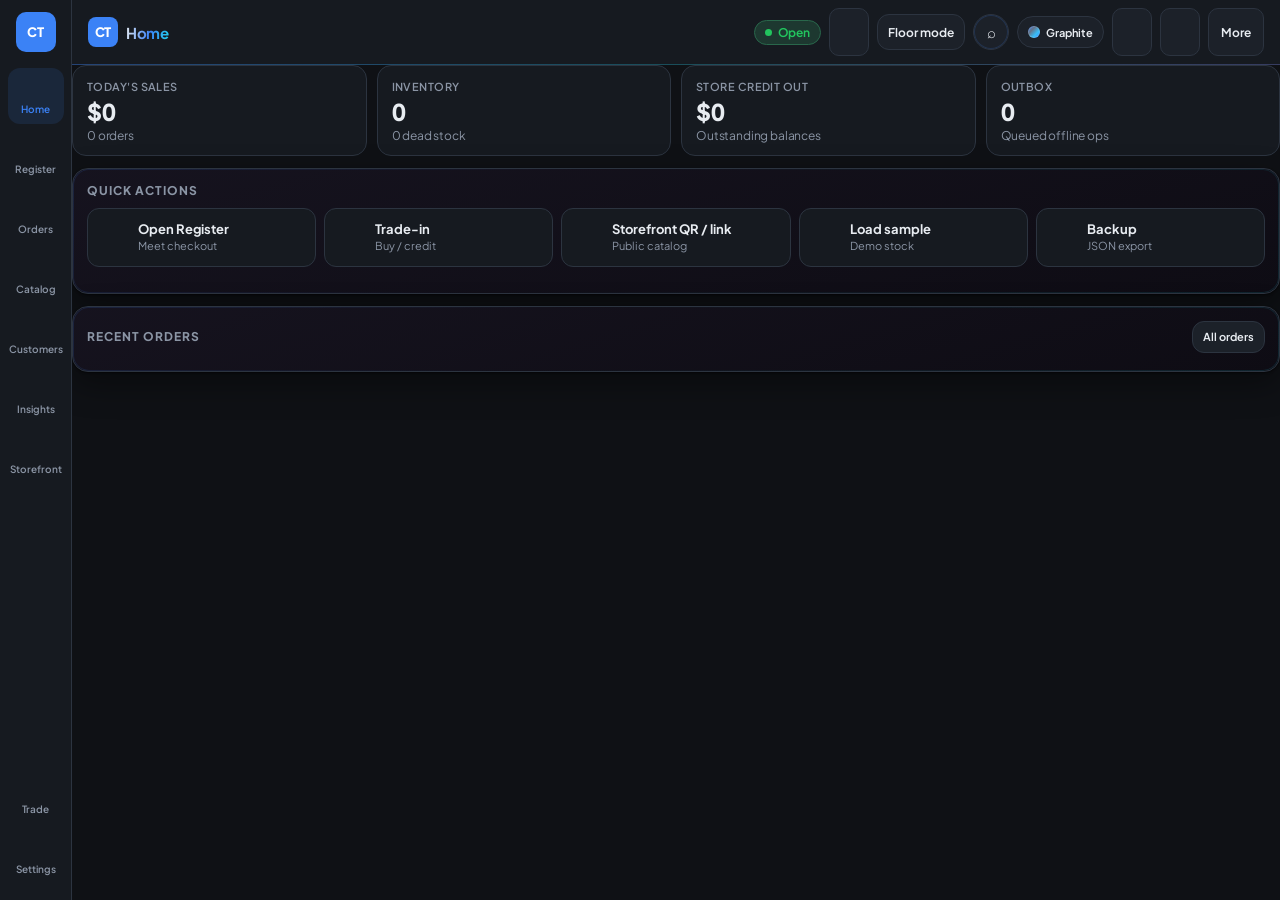
==== app/index.html @ 8c176ebe "Deploy CardTrack offline PWA under app/ + buy CTA" ====
<!DOCTYPE html>
<html lang="en" class="theme-dark">
<head>
<meta charset="UTF-8">
<meta name="viewport" content="width=device-width, initial-scale=1.0, maximum-scale=1.0, user-scalable=no">
<meta name="apple-mobile-web-app-capable" content="yes">
<meta name="mobile-web-app-capable" content="yes">
<meta name="apple-mobile-web-app-status-bar-style" content="black-translucent">
<meta name="theme-color" content="#0B0F14">
<meta name="description" content="Offline card-shop POS: meet-floor buy and sell, inventory, storefront, store credit, and profit. Data stays on this device.">
<title>CardTrack Shop</title>
<link rel="preconnect" href="https://fonts.googleapis.com">
<link rel="preconnect" href="https://fonts.gstatic.com" crossorigin>
<link href="https://fonts.googleapis.com/css2?family=JetBrains+Mono:wght@500;600;700&family=Plus+Jakarta+Sans:ital,wght@0,400;0,500;0,600;0,700;0,800;1,400&display=swap" rel="stylesheet">

<script defer src="https://cdn.jsdelivr.net/npm/chart.js@4.4.0/dist/chart.umd.min.js"></script>


<link rel="manifest" href="./manifest.webmanifest" />
<meta name="theme-color" content="#0B0F14" />
<meta name="apple-mobile-web-app-capable" content="yes" />
<meta name="mobile-web-app-capable" content="yes" />
<link rel="apple-touch-icon" href="./icons/icon-192.png" />
<link rel="stylesheet" href="./assets/app.css" />
</head>
<body class="meet-active">
<div id="ct-onboard" role="dialog" aria-modal="true" aria-labelledby="ob-title" aria-hidden="true">
  <div class="ob-card">
    <div class="ob-step active" id="ob-step-welcome">
      <div class="ob-mark">CT</div>
      <h2 id="ob-title">CardTrack Meet OS</h2>
      <p class="ob-lead">Buy and sell at card meets, run a shareable storefront, and settle store credit with QR — all offline on this device.</p>
      <div class="ob-feature-grid" aria-label="Highlights">
        <div class="ob-feature"><div class="ob-thumb ob-thumb-reg" aria-hidden="true"><span class="ob-ico" data-ob-ico="meet"></span></div><div><strong>Meet Register</strong><span>Big-card smart grid, lanes, live comps, Charge.</span></div></div>
        <div class="ob-feature"><div class="ob-thumb ob-thumb-sf" aria-hidden="true"><span class="ob-ico" data-ob-ico="storefront"></span></div><div><strong>Public storefront</strong><span>Share <code>?storefront=1</code> — no account for buyers.</span></div></div>
        <div class="ob-feature"><div class="ob-thumb ob-thumb-qr" aria-hidden="true"><span class="ob-ico" data-ob-ico="qr"></span></div><div><strong>Store credit QR</strong><span>Trade-in credit that customers can redeem.</span></div></div>
      </div>
      <div class="ob-actions">
        <button type="button" class="btn btn-primary" onclick="ctOnboardNext()">Get started</button>
      </div>
      <button type="button" class="ob-skip" onclick="ctOnboardSkip()">Skip for now</button>
    </div>
    <div class="ob-step" id="ob-step-setup">
      <div class="ob-mark">CT</div>
      <h2>Set up your shop</h2>
      <p class="ob-lead">Name shows on receipts and the storefront. Cash App is optional for P2P payouts.</p>
      <label>Shop name</label>
      <input id="ob-shop-name" placeholder="e.g. Metro Meet Cards" maxlength="40" autocomplete="organization">
      <label>Cash App handle (optional)</label>
      <input id="ob-cashapp" placeholder="$YourShop" autocomplete="off">
      <div class="ob-actions">
        <button type="button" class="btn btn-secondary" onclick="ctOnboardLoadSample()">Load sample shop</button>
        <button type="button" class="btn btn-primary" onclick="ctOnboardFinish(false)">Enter Register</button>
      </div>
      <button type="button" class="ob-skip" onclick="ctOnboardFinish(true)">Skip — open Home</button>
    </div>
  </div>
</div>

<div class="ent-app" id="ent-app">
<nav class="ent-rail" id="ent-rail" aria-label="Primary">
  <div class="rail-brand" title="CardTrack">CT</div>
  <button type="button" class="rail-item active" data-tab="home" onclick="switchTab('home')" title="Home">
    <span class="rail-ico" data-ico="home"></span><span class="rail-label">Home</span>
    <span class="rail-badge" id="rail-outbox-badge">0</span>
  </button>
  <button type="button" class="rail-item" data-tab="log" onclick="switchTab('log')" title="Register">
    <span class="rail-ico" data-ico="meet"></span><span class="rail-label">Register</span>
  </button>
  <button type="button" class="rail-item" data-tab="orders" onclick="switchTab('orders')" title="Orders">
    <span class="rail-ico" data-ico="receipt"></span><span class="rail-label">Orders</span>
  </button>
  <button type="button" class="rail-item" data-tab="inventory" onclick="switchTab('inventory')" title="Catalog">
    <span class="rail-ico" data-ico="inventory"></span><span class="rail-label">Catalog</span>
  </button>
  <button type="button" class="rail-item" data-tab="customers" onclick="switchTab('customers')" title="Customers">
    <span class="rail-ico" data-ico="customers"></span><span class="rail-label">Customers</span>
  </button>
  <button type="button" class="rail-item" data-tab="reports" onclick="switchTab('reports')" title="Insights">
    <span class="rail-ico" data-ico="insights"></span><span class="rail-label">Insights</span>
  </button>
  <button type="button" class="rail-item" data-tab="storefront" onclick="switchTab('storefront')" title="Storefront">
    <span class="rail-ico" data-ico="storefront"></span><span class="rail-label">Storefront</span>
  </button>
  <div class="rail-spacer"></div>
  <button type="button" class="rail-item" data-tab="buylist" onclick="switchTab('buylist')" title="Trade-in">
    <span class="rail-ico" data-ico="trade"></span><span class="rail-label">Trade</span>
  </button>
  <button type="button" class="rail-item" data-tab="shop" onclick="switchTab('shop')" title="Settings">
    <span class="rail-ico" data-ico="settings"></span><span class="rail-label">Settings</span>
  </button>
</nav>
<div class="ent-main" id="ent-main">



<!-- HEADER -->
<div id="offline-banner" class="sys-banner offline">You're offline — sales, inventory, trade-ins, and cached comps still work on this device.</div>
<div id="backup-banner" class="sys-banner warn" role="status"><span>Books not backed up in the last 24 hours.</span> <button type="button" onclick="backupJSON()">Backup now</button></div>

<div id="pin-lock-overlay" class="pin-lock-overlay" role="dialog" aria-modal="true" aria-label="PIN unlock">
  <div class="pin-lock-card">
    <div style="font-weight:800;font-size:16px;text-align:center">Unlock CardTrack</div>
    <div class="text-muted" style="font-size:12px;text-align:center;margin-top:4px" id="pin-lock-reason">Enter PIN</div>
    <div class="pin-dots" id="pin-dots"><span></span><span></span><span></span><span></span><span></span><span></span></div>
    <div class="pin-pad" id="pin-pad">
      <button type="button" onclick="ctPinDigit('1')">1</button>
      <button type="button" onclick="ctPinDigit('2')">2</button>
      <button type="button" onclick="ctPinDigit('3')">3</button>
      <button type="button" onclick="ctPinDigit('4')">4</button>
      <button type="button" onclick="ctPinDigit('5')">5</button>
      <button type="button" onclick="ctPinDigit('6')">6</button>
      <button type="button" onclick="ctPinDigit('7')">7</button>
      <button type="button" onclick="ctPinDigit('8')">8</button>
      <button type="button" onclick="ctPinDigit('9')">9</button>
      <button type="button" onclick="ctPinDigit('back')">⌫</button>
      <button type="button" onclick="ctPinDigit('0')">0</button>
      <button type="button" onclick="ctPinDigit('ok')">OK</button>
    </div>
    <button class="btn btn-secondary mt12" type="button" onclick="ctTryWebAuthnUnlock()">Use passkey / biometrics</button>
  </div>
</div>

<div class="header">
  <div class="brand">
    <span class="brand-mark">CT</span>
    <div>
      <h1 id="shop-title">Home</h1>
      <div class="subtitle">CardTrack</div>
    </div>
  </div>
  <div class="header-actions hdr-wrap">
    <span class="reg-status-chip" id="reg-status-chip" title="Register status"><span class="dot"></span><span id="reg-status-label">Open</span></span>
    <button class="hdr-btn icon-only admin-only" type="button" onclick="ctLockRegister()" title="Lock register" aria-label="Lock"><span data-ico-inline="lock"></span></button>
    <span class="show-pill" id="show-mode-pill">Floor</span>
    <button class="meet-toggle" id="meet-toggle" type="button" onclick="toggleMeetMode()" title="Big taps for the floor">Floor mode</button>
    <button class="hdr-orb admin-only" id="btn-cmd" type="button" onclick="openCommandPalette()" title="Command palette (/)">⌕</button>
    <button class="scheme-chip admin-only" id="btn-scheme" type="button" onclick="cycleColorScheme()" title="Color scheme — long-press or Settings for all">
      <span class="swatch" aria-hidden="true"></span><span id="scheme-chip-label">Graphite</span>
    </button>
    <button class="hdr-btn icon-only admin-only" id="btn-theme" type="button" onclick="toggleTheme()" title="Toggle theme" aria-label="Theme"><span data-ico-inline="theme"></span></button>
    <button class="hdr-btn icon-only admin-only" type="button" onclick="backupJSON()" title="Backup books as JSON" aria-label="Backup"><span data-ico-inline="backup"></span></button>
    <button class="hdr-btn admin-only" id="btn-more" type="button" onclick="toggleMoreMenu()">More</button>
    <div class="more-menu" id="more-menu">
      <button type="button" onclick="switchTab('shop')">Settings</button>
      <button type="button" onclick="switchTab('prices')">Prices lookup</button>
      <button type="button" onclick="switchTab('watchlist')">Watchlist</button>
      <button type="button" onclick="switchTab('scan')">Receipt scan</button>
      <button type="button" class="adv-only" onclick="switchTab('ebay')">eBay monitor</button>
      <button type="button" class="adv-only" onclick="switchTab('game')">Games</button>
      <button type="button" onclick="copyStorefrontLink()">Copy storefront link</button>
    </div>
  </div>
</div>

<!-- TABS -->
<div class="tabs" id="tab-bar">
  <div class="tab active" data-tab="home" onclick="switchTab('home', this)">Home</div>
  <div class="tab" data-tab="log" onclick="switchTab('log', this)">Register</div>
  <div class="tab" data-tab="orders" onclick="switchTab('orders', this)">Orders</div>
  <div class="tab" data-tab="inventory" onclick="switchTab('inventory', this)">Inventory</div>
  <div class="tab" data-tab="buylist" onclick="switchTab('buylist', this)">Trade-in</div>
  <div class="tab" data-tab="storefront" onclick="switchTab('storefront', this)">Storefront</div>
  <div class="tab" data-tab="customers" onclick="switchTab('customers', this)">Customers</div>
  <div class="tab" data-tab="reports" onclick="switchTab('reports', this)">Insights</div>
  <div class="tab overflow" data-tab="scan" onclick="switchTab('scan', this)">Scan</div>
  <div class="tab overflow" data-tab="prices" onclick="switchTab('prices', this)">Prices</div>
  <div class="tab overflow" data-tab="watchlist" onclick="switchTab('watchlist', this)">Watch</div>
  <div class="tab overflow" data-tab="shop" onclick="switchTab('shop', this)">Settings</div>
  <div class="tab adv-only overflow" data-tab="ebay" onclick="switchTab('ebay', this)">eBay</div>
  <div class="tab adv-only overflow" data-tab="game" onclick="switchTab('game', this)">Games</div>
</div>

<!-- SCAN TAB -->
<div class="section" id="sec-scan">
  <div class="card scan-mode-bar">
    <div class="scan-mode-label">Scan mode</div>
    <div class="scan-mode-toggle">
      <button class="toggle-btn active" id="btn-mode-receipt" onclick="setScanMode('receipt')">Receipt</button>
      <button class="toggle-btn" id="btn-mode-box" onclick="setScanMode('box')">Box / case</button>
    </div>
  </div>

  <div class="card">
    <div class="card-title" id="scan-card-title">Upload Receipt Photo</div>
    <div class="upload-zone" id="upload-zone" onclick="document.getElementById('file-input').click()">
      <div class="icon" data-ico-inline="image"></div>
      <div class="label" id="scan-upload-label">Tap to upload or take photo</div>
      <div class="sub" id="scan-upload-sub">JPG, PNG, HEIC — any size</div>
    </div>
    <input type="file" id="file-input" accept="image/*" capture="environment" style="display:none" onchange="handleFile(this.files[0])">
    <div class="btn-row mt12">
      <button class="btn btn-secondary" style="flex:1" onclick="startCamera()">Use camera</button>
      <button class="btn btn-secondary" style="flex:1" onclick="switchTab('log')">Enter manually</button>
    </div>
  </div>

  <div class="camera-wrap" id="camera-wrap">
    <video id="camera-video" autoplay playsinline></video>
    <div class="camera-controls">
      <button class="btn-capture" onclick="capturePhoto()"></button>
    </div>
  </div>
  <canvas id="camera-canvas" style="display:none"></canvas>

  <div id="parse-result"></div>

  <!-- QUICK MANUAL ENTRY FROM SCAN -->
  <div class="card" id="scan-quick-add" style="display:none">
    <div class="card-title">Add Scanned Items to Inventory</div>
    <div class="entry-row">
      <input placeholder="SKU / UPC" id="sq-sku">
      <input placeholder="Card name" id="sq-name">
      <input placeholder="Cost" id="sq-cost" type="number" step="0.01">
      <input placeholder="Sell price" id="sq-price" type="number" step="0.01">
      <div class="del-btn" onclick="addScannedRow()">+</div>
    </div>
    <div id="sq-rows"></div>
    <button class="btn btn-primary mt12" onclick="commitScanned()">Add All to Inventory</button>
  </div>
<!-- BOX LABEL AUTO-FILL -->
  <div class="card" id="scan-box-fill" style="display:none;border-color:var(--gold)">
    <div class="card-title" style="color:var(--gold)"><span data-ico-inline="box" data-ico-label="Box Details — Auto-Filled from Scan"></span></div>
    <div id="box-fill-preview" style="font-size:11px;color:var(--muted);margin-bottom:10px"></div>
    <label>Box / Product Name</label>
    <input id="bf-name" placeholder="e.g. VSTAR Universe Booster Box">
    <div class="grid-2">
      <div>
        <label>Total Box Cost ($)</label>
        <input id="bf-cost" type="number" step="0.01" placeholder="89.99">
      </div>
      <div>
        <label>Packs per Box</label>
        <input id="bf-count" type="number" min="1" value="30" placeholder="30">
      </div>
    </div>
    <label>SKU / UPC (from label)</label>
    <input id="bf-sku" placeholder="Scanned SKU">
    <label>Supplier</label>
    <select id="bf-supplier">
      <option value="">— select —</option>
      <option value="Distributor">Distributor</option>
      <option value="Card Shop">Card shop / trade</option>
      <option value="Grocery Store">Grocery / mass retail</option>
      <option value="Online">Online</option>
      <option value="Show">Show vendor</option>
      <option value="Other">Other</option>
    </select>
    <div class="btn-row mt12">
      <button class="btn btn-secondary" style="flex:1" onclick="resetBoxFill()">🔄 Scan Another</button>
      <button class="btn btn-primary" style="flex:1;background:var(--gold);color:#1a1000" onclick="commitBoxFill()"><span data-ico-inline="box" data-ico-label="Receive Box"></span></button>
    </div>
  </div>
</div>

<!-- LOG SALE TAB / MEET -->
<!-- HOME DASHBOARD -->
<div class="section active" id="sec-home">
  <div class="home-kpis" id="home-kpis">
    <div class="home-kpi"><div class="k-label">Today's sales</div><div class="k-val" id="home-sales-val">$0</div><div class="k-sub" id="home-sales-count">0 orders</div></div>
    <div class="home-kpi"><div class="k-label">Inventory</div><div class="k-val" id="home-inv-val">0</div><div class="k-sub" id="home-dead-sub">0 dead stock</div></div>
    <div class="home-kpi"><div class="k-label">Store credit out</div><div class="k-val" id="home-credit-val">$0</div><div class="k-sub">Outstanding balances</div></div>
    <div class="home-kpi" id="home-outbox-kpi"><div class="k-label">Outbox</div><div class="k-val" id="home-outbox-val">0</div><div class="k-sub">Queued offline ops</div></div>
  </div>
  <div class="card" style="margin-bottom:12px">
    <div class="card-title" style="margin-bottom:10px">Quick actions</div>
    <div class="home-quick" id="home-quick">
      <button type="button" class="home-qa" onclick="switchTab('log')"><span class="qa-ico" data-home-ico="meet"></span><span class="qa-txt"><span class="qa-lab">Open Register</span><span class="qa-hint">Meet checkout</span></span></button>
      <button type="button" class="home-qa" onclick="switchTab('buylist')"><span class="qa-ico" data-home-ico="trade"></span><span class="qa-txt"><span class="qa-lab">Trade-in</span><span class="qa-hint">Buy / credit</span></span></button>
      <button type="button" class="home-qa" onclick="ctHomeStorefrontShare()"><span class="qa-ico" data-home-ico="qr"></span><span class="qa-txt"><span class="qa-lab">Storefront QR / link</span><span class="qa-hint">Public catalog</span></span></button>
      <button type="button" class="home-qa" onclick="loadSampleShop(true);renderHomeDashboard();"><span class="qa-ico" data-home-ico="spark"></span><span class="qa-txt"><span class="qa-lab">Load sample</span><span class="qa-hint">Demo stock</span></span></button>
      <button type="button" class="home-qa" onclick="backupJSON()"><span class="qa-ico" data-home-ico="backup"></span><span class="qa-txt"><span class="qa-lab">Backup</span><span class="qa-hint">JSON export</span></span></button>
    </div>
  </div>
  <div class="card">
    <div class="flex-between" style="margin-bottom:4px">
      <div class="card-title" style="margin:0">Recent orders</div>
      <button type="button" class="btn btn-secondary" style="width:auto;min-height:32px;padding:4px 10px;font-size:11px" onclick="switchTab('orders')">All orders</button>
    </div>
    <div id="home-recent-orders"></div>
  </div>
</div>

<div class="section" id="sec-log">
  <div class="mode-switch" role="tablist">
    <button type="button" class="active" data-side="sell" onclick="setMeetSide('sell')">Sell</button>
    <button type="button" data-side="buy" onclick="setMeetSide('buy')">Buy</button>
  </div>
  <div id="meet-buy-hint" class="card" style="display:none">
    <div class="card-title">Buy from a customer</div>
    <p class="text-muted" style="font-size:13px;margin-bottom:10px">Trade-in quotes, cash vs store credit, and comps live on the Trade-in screen.</p>
    <button class="btn btn-primary" type="button" onclick="switchTab('buylist')">Open Trade-in</button>
  </div>
  <div id="meet-sell-pane" class="register-layout">
    <div class="meet-sticky-scan" id="meet-sticky-scan">
      <div class="scan-lane" id="sale-scan-lane">
        <div class="sku-row">
          <input id="reg-search" placeholder="Scan SKU or search…" inputmode="search" enterkeyhint="go" autocomplete="off" autocapitalize="characters" oninput="onRegisterSearch(this.value)" onkeydown="if(event.key==='Enter'){lookupSkuShowFloor();event.preventDefault();}">
          <button class="btn btn-secondary" type="button" onclick="scanBarcodeTo('reg-search', lookupSkuShowFloor)">Scan</button>
        </div>
        <div class="scan-lane-hint">Enter looks up stock · tap a result to add</div>
        <div class="id-photo-row" id="id-photo-row">
          <label class="btn btn-secondary" style="width:auto;margin:0;cursor:pointer;display:inline-flex;align-items:center;gap:6px">
            <span data-ico-inline="camera"></span> ID from photo
            <input type="file" id="id-photo-input" accept="image/*" capture="environment" style="display:none" onchange="ctIdFromPhoto(this)">
          </label>
          <img id="id-photo-thumb" class="id-photo-thumb" alt="" style="display:none">
          <button class="btn btn-secondary" type="button" style="width:auto;display:none" id="id-photo-search-btn" onclick="ctFocusNameSearchFromPhoto()">Search by name</button>
          <span class="text-muted" style="font-size:11px">Attaches photo to the active line · no on-device OCR</span>
        </div>
      </div>
      <div class="thumb-chips" id="sample-quick-chips" style="display:none"></div>
    </div>

    <div class="reg-center" id="reg-center">
      <div class="reg-center-toolbar">
        <div class="reg-search-row">
          <input id="reg-search-desk" placeholder="Search or scan SKU…" inputmode="search" enterkeyhint="go" autocomplete="off" autocapitalize="characters" oninput="syncRegSearch(this.value)" onkeydown="if(event.key==='Enter'){lookupSkuShowFloor();event.preventDefault();}">
          <button class="btn btn-secondary" type="button" style="width:auto;min-width:72px" onclick="scanBarcodeTo('reg-search', lookupSkuShowFloor)">Scan</button>
        </div>
      </div>
      <div class="cat-chips" id="cat-chips" role="tablist" aria-label="Categories">
        <button type="button" class="cat-chip active" data-cat="all" onclick="setSmartCat('all')">All</button>
        <button type="button" class="cat-chip" data-cat="raw" onclick="setSmartCat('raw')">Singles</button>
        <button type="button" class="cat-chip" data-cat="graded" onclick="setSmartCat('graded')">Graded</button>
        <button type="button" class="cat-chip" data-cat="sealed" onclick="setSmartCat('sealed')">Sealed</button>
        <button type="button" class="cat-chip" data-cat="in" onclick="setSmartCat('in')">In stock</button>
      </div>
      <div id="ent-undercut-strip" class="ent-compact-strip" style="display:none" role="status"></div>
      <div class="smart-grid-wrap">
        <div class="smart-grid" id="smart-grid" aria-label="Quick keys"></div>
      </div>
    </div>

    <aside class="reg-pane reg-cart-pane" id="reg-cart-pane">
      <div class="card cart-card">
        <div class="cart-hdr">
          <div>
            <div class="cart-title">New sale <span id="outbox-badge" class="outbox-badge" title="Queued offline ops">0</span></div>
            <div class="cart-sub"><span id="cart-lane-label">Lane A</span> · <span id="cart-count">0 lines</span></div>
          </div>
          <button class="btn btn-secondary" type="button" style="width:auto;min-height:32px;padding:4px 8px;font-size:11px;display:none" id="btn-close-cart-sheet" onclick="closeCartSheet()">Close</button>
        </div>
        <div class="lane-switch" id="lane-switch" role="tablist" aria-label="Cart lanes">
          <button type="button" class="active" data-lane="A" onclick="ctSwitchLane('A')">Lane A<span class="lane-n" id="lane-n-A"></span></button>
          <button type="button" data-lane="B" onclick="ctSwitchLane('B')">Lane B<span class="lane-n" id="lane-n-B"></span></button>
          <button type="button" data-lane="C" onclick="ctSwitchLane('C')">Lane C<span class="lane-n" id="lane-n-C"></span></button>
        </div>
        <div class="cart-actions-row">
          <button class="btn btn-secondary" type="button" onclick="ctParkSale()">Park</button>
          <button class="btn btn-secondary" type="button" onclick="openEntSheet('sheet-parked')">Retrieve</button>
          <button class="btn btn-secondary" type="button" onclick="clearCart()">Clear</button>
        </div>
        <div id="price-floor-warn" class="price-floor-warn" role="alert"></div>
        <div id="cart-lines" class="cart-lines"></div>
        <div class="cart-foot">
        <div class="cart-customer-chip" id="cart-customer-chip" onclick="openEntSheet('sheet-customer')">
          <span data-ico-inline="customers"></span>
          <span id="cart-customer-label">Add customer</span>
        </div>
        <div class="promo-row" style="margin-bottom:8px">
          <input id="log-promo-code" placeholder="Promo code" autocapitalize="characters" oninput="updateSaleCreditPreview()">
          <button class="btn btn-secondary" type="button" style="width:auto" onclick="applyMeetPromo()">Apply</button>
        </div>
        <div id="meet-promo-msg" class="text-muted" style="font-size:11px;margin-bottom:6px"></div>
        <div class="cart-totals">
          <div class="row"><span>Subtotal</span><span id="cart-subtotal">$0.00</span></div>
          <div class="row grand"><span>Due</span><span id="cart-due">$0.00</span></div>
        </div>
        <button class="btn btn-charge" id="btn-charge" type="button" onclick="openPaymentSheet()">Charge $0.00</button>
        <div class="cart-pay-block" aria-hidden="true">
        <label>Customer</label>
        <input id="log-customer" list="cust-datalist" placeholder="Name" oninput="onSaleCustomerInput();entSyncCustChip()">
        <datalist id="cust-datalist"></datalist>
        <div class="grid-2">
          <div>
            <label>Email</label>
            <input id="log-email" type="email" placeholder="optional" autocomplete="email">
          </div>
          <div>
            <label>Phone</label>
            <input id="log-phone" type="tel" placeholder="optional" autocomplete="tel">
          </div>
        </div>
        <div class="credit-box" id="sale-credit-box" style="display:none">
          <div class="flex-between"><span>Store credit</span><span class="bal" id="sale-credit-bal">$0.00</span></div>
          <label class="mt8" style="display:flex;align-items:center;gap:8px;cursor:pointer">
            <input type="checkbox" id="log-apply-credit" onchange="updateSaleCreditPreview()" style="width:auto;min-height:0"> Apply store credit
          </label>
          <div class="grid-2 mt8">
            <div>
              <label>Credit to apply ($)</label>
              <input id="log-credit-amt" type="number" step="0.01" min="0" value="0" oninput="updateSaleCreditPreview()">
            </div>
            <div>
              <label>Cash due</label>
              <div id="sale-cash-due" style="font-weight:800;font-size:18px;padding-top:8px">$0.00</div>
            </div>
          </div>
        </div>

        

        <label class="mt12" style="display:flex;align-items:center;gap:8px;cursor:pointer">
          <input type="checkbox" id="sale-needs-ship" onchange="toggleShipFields()" style="width:auto;min-height:0"> Needs ship
        </label>
        <div class="ship-fields" id="ship-fields">
          <label>Street</label>
          <input id="log-addr" placeholder="Shipping address">
          <div class="grid-2">
            <div><label>City</label><input id="log-city" placeholder="City"></div>
            <div><label>State</label><input id="log-state" placeholder="ST"></div>
          </div>
          <label>ZIP</label>
          <input id="log-zip" placeholder="00000">
        </div>
        <div class="card-title mt12">Payment</div>
        <div class="pay-grid">
          <button type="button" class="pay-opt active" data-pay="cash" onclick="setPayMethod('cash')">Cash</button>
          <button type="button" class="pay-opt" data-pay="app" onclick="setPayMethod('app')">Venmo / Zelle / Cash App</button>
          <button type="button" class="pay-opt" data-pay="card" onclick="setPayMethod('card')">Card (manual)</button>
          <button type="button" class="pay-opt" data-pay="link" onclick="setPayMethod('link')">Payment link</button>
        </div>
        <div id="pay-link-box" style="display:none">
          <label>Checkout URL</label>
          <input id="sale-pay-link" placeholder="Stripe Payment Link or checkout URL">
          <label>Note</label>
          <input id="sale-pay-note" placeholder="Venmo @shop · last4 · etc.">
          <label style="display:flex;align-items:center;gap:8px;cursor:pointer">
            <input type="checkbox" id="sale-mark-paid" style="width:auto;min-height:0"> Mark paid
          </label>
          <button class="btn btn-secondary mt8" type="button" onclick="copyPaymentLink()">Copy payment link</button>
        </div>
        <div class="reg-meta">
          <div>
            <label>Date</label>
            <input type="date" id="sale-date">
          </div>
          <div>
            <label>Location</label>
            <select id="sale-location">
              <option value="Counter">Counter</option>
              <option value="Card Show">Meet / show</option>
              <option value="Online">Online</option>
              <option value="Local Pickup">Local pickup</option>
              <option value="Other">Other</option>
            </select>
          </div>
        </div>
        <div class="btn-row mt12">
          <button class="btn btn-primary" id="btn-log-sale" style="flex:2" onclick="logSale()">Complete sale</button>
          <button class="btn btn-secondary" type="button" style="flex:1" onclick="printLastReceipt()">Receipt</button>
        </div>
        </div><!-- /cart-pay-block -->
        </div><!-- /cart-foot -->
      </div>
      <div id="recent-sales"></div>
    </aside>

    <div class="reg-pane reg-add-pane">
      <div class="card">
        <div class="card-title">Add item</div>
        <input id="fast-sale-q" style="display:none">
        <input id="log-sku" style="display:none" onkeydown="if(event.key==='Enter'){lookupSkuForSale();event.preventDefault();}">
        <input id="log-find" style="display:none" oninput="renderInvPicker(this.value)">
        <div class="inv-pick" id="inv-pick-box"></div>
        <div id="fast-sale-list" class="mt8"></div>

        <div id="candidate-card">
        <div id="meet-card-preview" class="meet-card-preview" aria-live="polite">
          <div id="meet-card-art" class="card-art card-art-lg foil"></div>
          <div class="mcp-meta">
            <div class="mcp-name" id="meet-card-name">—</div>
            <div class="mcp-sub" id="meet-card-sub">Card art from Pokémon TCG</div>
          </div>
        </div>
          <label>Card / product</label>
          <input id="log-name" placeholder="Name if not in stock" oninput="onCompNameInput('sale')">
          <div class="grid-2">
            <div>
              <label>Sale price ($)</label>
              <div class="price-field-wrap" id="sale-price-wrap">
              <input id="log-price" type="number" step="0.01" placeholder="0.00" enterkeyhint="done" oninput="markPriceManual('sale')" onkeydown="if(event.key==='Enter'){event.preventDefault();addManualToCart();}">
              </div>
              <div class="autofill-chip" id="sale-autofill-chip" style="display:none">Auto-filled from market <button type="button" onclick="undoAutofill('sale')">Undo</button></div>
            </div>
            <div>
              <label>Your cost ($)</label>
              <input id="log-cost" type="number" step="0.01" placeholder="0.00" oninput="try{updateCompsStrip('sale',_compState&&_compState.sale);}catch(e){}">
            </div>
          </div>
          <div class="comps-panel" id="sale-comps" data-ctx="sale">
            <div class="comps-head">
              <span class="comps-title">Valuation</span>
              <span class="comps-badge off" id="sale-comps-badge">—</span>
            </div>
            <div class="comps-strip" id="sale-comps-strip" aria-live="polite">
              <div class="cs-top"><span class="cs-label">Live comps</span><span class="cs-edge na" id="sale-comps-edge">—</span></div>
              <div class="comps-bar" id="sale-comps-bar"><span class="seg-low" style="flex:1"></span><span class="seg-mid" style="flex:1"></span><span class="seg-mkt" style="flex:1"></span></div>
              <div class="cs-legend"><span><i style="background:color-mix(in srgb,var(--blue) 70%,#000)"></i>Low</span><span><i style="background:var(--accent)"></i>Mid</span><span><i style="background:var(--cyan)"></i>Market</span></div>
              <div class="cs-vals" id="sale-comps-strip-vals"></div>
              <div class="comps-hist" id="sale-comps-hist"></div>
            </div>
            <div class="comps-meta" id="sale-comps-meta">Market, suggested sell, and suggested buy (your cash %). Failures never block the counter.</div>
            <div class="comps-art-row" id="sale-comps-art-row" style="display:none"><div id="sale-comps-art" class="card-art card-art-md foil"></div><div class="comps-prices" id="sale-comps-prices" style="display:none;flex:1"></div></div>
            <div class="comps-actions" id="sale-comps-actions" style="display:none">
              <button type="button" class="btn btn-primary" onclick="useCompPrice('sale','market')">Use market</button>
              <button type="button" class="btn btn-secondary" onclick="useCompPrice('sale','mid')">Use mid</button>
              <button type="button" class="btn btn-secondary" onclick="useSuggestedSell()">Use sell</button>
              <button type="button" class="btn btn-secondary" onclick="useSuggestedBuy()">Use buy</button>
              <button type="button" class="btn btn-secondary" onclick="openCompDeepLink('sale','tcg')">TCGPlayer</button>
              <button type="button" class="btn btn-secondary" onclick="openCompDeepLink('sale','ebay')">eBay sold</button>
              <button type="button" class="btn btn-secondary" onclick="refreshCompsPanel('sale', true)">Refresh</button>
            </div>
          </div>
          <div class="grid-2">
            <div>
              <label>Quantity</label>
              <input id="log-qty" type="number" min="1" value="1">
            </div>
            <div>
              <label>Condition</label>
              <select id="log-condition">
                <option value="NM">NM — Near mint</option>
                <option value="LP">LP — Lightly played</option>
                <option value="MP">MP — Moderately played</option>
                <option value="HP">HP — Heavily played</option>
                <option value="DMG">DMG — Damaged</option>
              </select>
            </div>
          </div>
          <button class="btn btn-secondary mt12" type="button" onclick="addManualToCart()">Add to cart</button>
        </div>
      </div>
    </div>
  </div>
</div>

<!-- INVENTORY TAB -->
<div class="section" id="sec-inventory">
  <div class="inv-toolbar">
    <input placeholder="Search name, SKU, cert…" id="inv-search" oninput="clearTimeout(window._invSearchT);window._invSearchT=setTimeout(renderInventory,120)">
    <button class="btn btn-primary" type="button" style="width:auto" onclick="openSheet('sheet-receive')">Receive sealed</button>
    <button class="btn btn-secondary" type="button" onclick="openSheet('sheet-add')">Add item</button>
  </div>

  <!-- WHOLESALE BOX RECEIPT -->
  <div class="sheet" id="sheet-receive" onclick="if(event.target===this)closeSheet('sheet-receive')">
  <div class="sheet-box" onclick="event.stopPropagation()">
    <div class="modal-hdr"><span>Receive sealed product</span><button class="modal-x" type="button" onclick="closeSheet('sheet-receive')">×</button></div>
  <div class="card" style="box-shadow:none;border:none;padding:0;margin:0">
    <div class="card-title">Receive sealed product</div>
    <p style="font-size:11px;color:var(--muted);margin-bottom:10px">ETB, booster box, UPC, tin, or collection. Keep sealed on the shelf, or break into packs with equal cost. Allocate pulls after a rip from Stock.</p>
    <label>Product name</label>
    <input id="box-name" placeholder="e.g. Prismatic Evolutions ETB">
    <label>Set / series</label>
    <input id="box-set" placeholder="e.g. Prismatic Evolutions">
    <div class="grid-2">
      <div>
        <label>Sealed type</label>
        <select id="box-sealed-type" onchange="onBoxSealedType()">
          <option value="etb">Elite Trainer Box (ETB)</option>
          <option value="booster_box" selected>Booster box</option>
          <option value="upc">Ultra-Premium Collection</option>
          <option value="tin">Tin</option>
          <option value="collection">Collection / blister</option>
          <option value="other">Other sealed</option>
        </select>
      </div>
      <div>
        <label>Cases / units in</label>
        <input id="box-qty" type="number" min="1" value="1">
      </div>
    </div>
    <div class="grid-2">
      <div>
        <label>Total cost ($)</label>
        <input id="box-cost" type="number" step="0.01" placeholder="144.00">
      </div>
      <div>
        <label>Packs per unit</label>
        <input id="box-count" type="number" min="1" value="36" placeholder="36">
      </div>
    </div>
    <label>SKU / UPC</label>
    <input id="box-sku" placeholder="Optional — from the case label">
    <label>Supplier</label>
    <select id="box-supplier">
      <option value="">— select —</option>
      <option value="Distributor">Distributor</option>
      <option value="Card Shop">Card shop / trade</option>
      <option value="Grocery Store">Grocery / mass retail</option>
      <option value="Online">Online</option>
      <option value="Show">Show vendor</option>
      <option value="Other">Other</option>
    </select>
    <label>Date received</label>
    <input type="date" id="box-date">
    <label>After receive</label>
    <select id="box-action">
      <option value="keep">Keep sealed (sell as sealed)</option>
      <option value="packs">Break into packs (equal cost each)</option>
    </select>
    <button class="btn btn-primary mt12" onclick="receiveSealed();closeSheet('sheet-receive')">Receive product</button>
  </div>
  </div></div>

  <div class="card" id="break-card" style="display:none;border-color:var(--purple)">
    <div class="card-title" style="color:var(--purple)" id="break-title">Break a box</div>
    <div id="break-meta" class="text-muted" style="font-size:12px;margin-bottom:10px"></div>
    <input type="hidden" id="break-idx">
    <label>Allocation</label>
    <select id="break-mode">
      <option value="equal">Equal cost across packs</option>
      <option value="value">Allocate by pull value</option>
    </select>
    <label>Pack count (equal mode)</label>
    <input id="break-pack-n" type="number" min="1" value="36">
    <div class="card-title mt12">Pulls (value mode)</div>
    <div id="break-rows"></div>
    <div class="btn-row mt8">
      <button class="btn btn-secondary" type="button" onclick="addBreakRow()">+ Pull</button>
      <button class="btn btn-primary" type="button" style="width:auto" onclick="commitBreak()">Allocate cost &amp; add stock</button>
    </div>
  </div>

  <!-- MANUAL ADD -->
  <div class="sheet" id="sheet-add" onclick="if(event.target===this)closeSheet('sheet-add')">
  <div class="sheet-box" onclick="event.stopPropagation()">
    <div class="modal-hdr"><span>Add item</span><button class="modal-x" type="button" onclick="closeSheet('sheet-add')">×</button></div>
  <div class="card" style="box-shadow:none;border:none;padding:0;margin:0">
    <div class="card-title">Add / restock</div>
    <label>Kind</label>
    <select id="inv-kind" onchange="onKindChange()">
      <option value="raw">Raw single</option>
      <option value="graded">Graded slab</option>
      <option value="sealed">Sealed product</option>
    </select>
    <div id="fields-graded" class="kind-fields">
      <div class="grid-2">
        <div>
          <label>Grading company</label>
          <select id="inv-grade-co">
            <option value="PSA">PSA</option>
            <option value="BGS">BGS</option>
            <option value="CGC">CGC</option>
          </select>
        </div>
        <div>
          <label>Grade</label>
          <input id="inv-grade-val" placeholder="10, 9.5, 9…">
        </div>
      </div>
      <label>Cert #</label>
      <input id="inv-cert" placeholder="Certificate number">
    </div>
    <div id="fields-sealed" class="kind-fields">
      <div class="grid-2">
        <div>
          <label>Sealed type</label>
          <select id="inv-sealed-type" onchange="onSealedTypeChange()">
            <option value="etb">ETB</option>
            <option value="booster_box">Booster box</option>
            <option value="upc">UPC</option>
            <option value="tin">Tin</option>
            <option value="collection">Collection</option>
            <option value="other">Other</option>
          </select>
        </div>
        <div>
          <label>Packs (typical)</label>
          <input id="inv-pack-count" type="number" min="1" value="9">
        </div>
      </div>
    </div>
    <label>SKU / UPC</label>
    <div class="sku-row">
      <input id="inv-sku" placeholder="SKU, UPC, or leave blank">
      <button class="btn btn-secondary" type="button" onclick="scanBarcodeTo('inv-sku')" title="Scan barcode"><span data-ico-inline="scan" data-ico-label="Scan"></span></button>
    </div>
    <label>Name</label>
    <input id="inv-name" placeholder="e.g. Pikachu V 2022">
    <div class="grid-2">
      <div>
        <label>Quantity</label>
        <input id="inv-qty" type="number" min="1" value="1">
      </div>
      <div>
        <label>Unit cost ($)</label>
        <input id="inv-cost" type="number" step="0.01" placeholder="0.00">
      </div>
    </div>
    <div class="grid-2 mt8">
      <div>
        <label>Set / series</label>
        <input id="inv-set" placeholder="e.g. Evolving Skies">
      </div>
      <div>
        <label>Condition</label>
        <select id="inv-condition">
          <option value="NM">NM — Near Mint</option>
          <option value="LP">LP — Lightly Played</option>
          <option value="MP">MP — Moderately Played</option>
          <option value="HP">HP — Heavily Played</option>
          <option value="DMG">DMG — Damaged</option>
        </select>
      </div>
    </div>
    <label class="mt8">Notes</label>
    <input id="inv-notes" placeholder="Case, binder row, show bin…">
    <button class="btn btn-primary mt12" onclick="addInventory();closeSheet('sheet-add')">Add to inventory</button>
  </div>
  </div></div>

  <div class="flex-between mb12 mt12">
    <span style="font-size:13px;font-weight:650;color:var(--muted)">Stock</span>
  </div>
  <div class="chip-row">
    <button type="button" class="chip inv-filter-chip active" onclick="setInvFilter('all', this)">All</button>
    <button type="button" class="chip inv-filter-chip" onclick="setInvFilter('raw', this)">Raw</button>
    <button type="button" class="chip inv-filter-chip" onclick="setInvFilter('graded', this)">Graded</button>
    <button type="button" class="chip inv-filter-chip" onclick="setInvFilter('sealed', this)">Sealed</button>
  </div>
  <div id="inventory-list"></div>
</div>

<!-- BUYLIST / TRADE-IN TAB -->
<div class="section" id="sec-buylist">
  <div class="card">
    <div class="card-title">Trade-in quote</div>
    <p style="font-size:13px;color:var(--muted);margin-bottom:10px">Condition rates and cash vs store credit are set in Settings. Accepting a quote adds cards to inventory at cash-equivalent cost. Accept store credit posts to the customer ledger.</p>
    <label>Customer (required for store credit)</label>
    <input id="bl-customer" list="cust-datalist" placeholder="Name — required for credit">
    <label>Card / product</label>
    <input id="bl-name" placeholder="e.g. Moonbreon" oninput="onCompNameInput('buylist')" onkeydown="if(event.key==='Enter'){event.preventDefault();const m=$('bl-market');if(m)m.focus();}">
    <div class="grid-2">
      <div>
        <label>Qty</label>
        <input id="bl-qty" type="number" min="1" value="1">
      </div>
      <div>
        <label>NM market / guide ($)</label>
        <div class="price-field-wrap" id="bl-price-wrap">
        <input id="bl-market" type="number" step="0.01" placeholder="0.00" enterkeyhint="done" oninput="markPriceManual('buylist')" onkeydown="if(event.key==='Enter'){event.preventDefault();addQuoteLine();}">
        </div>
        <div class="autofill-chip" id="bl-autofill-chip" style="display:none">Auto-filled from market <button type="button" onclick="undoAutofill('buylist')">Undo</button></div>
        <div class="autofill-chip" id="bl-buy-autofill-chip" style="display:none">Suggested cash buy ready</div>
        <div id="bl-suggested-buy" class="text-muted" style="font-size:12px;margin-top:6px;font-weight:700"></div>
      </div>
    </div>

    <div class="comps-panel" id="bl-comps" data-ctx="buylist">
      <div class="comps-head">
        <span class="comps-title">Market comps</span>
        <span class="comps-badge off" id="bl-comps-badge">—</span>
      </div>
      <div class="comps-meta" id="bl-comps-meta">Enter a card name for live/cached guide prices.</div>
      <div class="comps-art-row" id="bl-comps-art-row" style="display:none"><div id="bl-comps-art" class="card-art card-art-md foil"></div><div class="comps-prices" id="bl-comps-prices" style="display:none;flex:1"></div></div>
      <div class="comps-actions" id="bl-comps-actions" style="display:none">
        <button type="button" class="btn btn-primary" onclick="useCompPrice('buylist','market')">Use market</button>
        <button type="button" class="btn btn-secondary" onclick="useCompPrice('buylist','mid')">Use mid</button>
        <button type="button" class="btn btn-secondary" onclick="openCompDeepLink('buylist','tcg')">TCGPlayer</button>
        <button type="button" class="btn btn-secondary" onclick="openCompDeepLink('buylist','ebay')">eBay sold</button>
        <button type="button" class="btn btn-secondary" onclick="refreshCompsPanel('buylist', true)">↻</button>
      </div>
    </div>

    <div class="grid-2">
      <div>
        <label>Condition</label>
        <select id="bl-condition">
          <option value="NM">NM</option>
          <option value="LP">LP</option>
          <option value="MP">MP</option>
          <option value="HP">HP</option>
          <option value="DMG">DMG</option>
        </select>
      </div>
      <div>
        <label>Kind</label>
        <select id="bl-kind">
          <option value="raw">Raw</option>
          <option value="graded">Graded</option>
          <option value="sealed">Sealed</option>
        </select>
      </div>
    </div>
    <button class="btn btn-secondary mt12" id="btn-add-quote" type="button" onclick="addQuoteLine()">Add to quote</button>
  </div>
  <div class="card">
    <div class="flex-between"><div class="card-title" style="margin:0">Quote summary</div><span id="quote-count" class="text-muted">0 items</span></div>
    <div id="quote-lines" class="mt8"></div>
    <div class="quote-sum">
      <div class="card" style="margin:0">
        <div class="card-title">Cash offer</div>
        <div class="metric green" id="quote-cash">$0.00</div>
      </div>
      <div class="card" style="margin:0">
        <div class="card-title">Store credit</div>
        <div class="metric gold" id="quote-credit">$0.00</div>
      </div>
    </div>
    <div class="card-title mt12">Payout</div>
    <p style="font-size:12px;color:var(--muted);margin:0 0 8px">Choose how to pay the seller. Store credit posts to their ledger; P2P shows deep links (Cash App / Venmo / Zelle / PayPal) — mark Paid when sent.</p>
    <div class="payout-chooser" id="payout-chooser">
      <button type="button" class="payout-opt credit" id="btn-accept-credit" onclick="acceptQuote('credit')">
        <span class="po-title">Add store credit</span>
        <span class="po-sub">Posts credit offer to customer ledger · spend at Meet or Storefront</span>
      </button>
      <button type="button" class="payout-opt p2p" id="btn-accept-p2p" onclick="openP2PPayout()">
        <span class="po-title">Pay them via Cash App / Venmo / Zelle / PayPal</span>
        <span class="po-sub">Cash offer amount · configurable handles in Settings · no API required</span>
      </button>
      <button type="button" class="payout-opt" id="btn-accept-cash" onclick="acceptQuote('cash')">
        <span class="po-title">Hand cash at counter</span>
        <span class="po-sub">Same as classic cash trade-in · no app transfer</span>
      </button>
    </div>
    <div class="p2p-pay-card" id="p2p-pay-card" style="display:none">
      <div class="text-muted" style="font-size:12px;font-weight:700;text-transform:uppercase;letter-spacing:.04em">Pay the seller</div>
      <div class="pay-amt" id="p2p-pay-amt">$0.00</div>
      <div id="p2p-pay-instr" style="font-size:14px;font-weight:700;margin-top:6px">Pay $0 to —</div>
      <div class="p2p-handles" id="p2p-handles"></div>
      <label class="mt12">Seller name (optional note)</label>
      <input id="p2p-seller-note" placeholder="Who you paid">
      <div class="btn-row mt12">
        <button class="btn btn-primary" type="button" onclick="markP2PPaidAndAccept()">Mark Paid &amp; accept</button>
        <button class="btn btn-secondary" type="button" onclick="hideP2PPayout()">Cancel</button>
      </div>
    </div>
  </div>
  <div class="card">
    <div class="card-title">Recent trade-ins</div>
    <div id="buylist-history"></div>
  </div>
</div>


<!-- CUSTOMERS / STORE CREDIT TAB -->
<div class="section" id="sec-customers">
  <div class="card">
    <div class="card-title">Customers</div>
    <p style="font-size:13px;color:var(--muted);margin-bottom:10px">Name, contact, shipping, and store credit live on this device. Each customer gets a unique storefront QR so they can spend credit without seeing other customers.</p>
    <label>Customer name</label>
    <input id="cust-name" placeholder="e.g. Alex Rivera" list="cust-datalist">
    <div class="grid-2"><div><label>Email</label><input id="cust-email" type="email" placeholder="optional"></div><div><label>Phone</label><input id="cust-phone" type="tel" placeholder="optional"></div></div>
    <label>Shipping address</label>
    <input id="cust-addr" placeholder="Street">
    <div class="grid-2"><div><label>City</label><input id="cust-city"></div><div><label>State / ZIP</label><input id="cust-sz" placeholder="ST 00000"></div></div>
    <div class="grid-2">
      <div>
        <label>Opening / adjust ($)</label>
        <input id="cust-adj" type="number" step="0.01" placeholder="0.00">
      </div>
      <div>
        <label>Note</label>
        <input id="cust-note" placeholder="Manual adjust, promo…">
      </div>
    </div>
    <div class="btn-row mt12">
      <button class="btn btn-primary" type="button" onclick="upsertCustomerCredit()">Save / credit</button>
      <button class="btn btn-secondary" type="button" onclick="renderCustomers()">Refresh</button>
    </div>
  </div>
  <div class="flex-between mb12 mt12">
    <span style="font-size:13px;font-weight:650;color:var(--muted)">Customers</span>
    <input placeholder="Search name…" style="width:180px;padding:6px 10px;font-size:12px" id="cust-search" oninput="renderCustomers()">
  </div>
  <div id="customers-list"></div>
</div>


<!-- STOREFRONT -->
<div class="section" id="sec-storefront">
  <div class="sf-hero">
    <h2 id="sf-shop-name">CardTrack Shop</h2>
    <p>In-stock cards and sealed. Add to cart, apply store credit or a promo, then place order.</p>
  </div>
  <div class="sf-cust-banner" id="sf-cust-banner">
    <div class="flex-between">
      <div class="hi" id="sf-cust-hi">Hi</div>
      <div class="cred" id="sf-cust-credit">$0.00 credit</div>
    </div>
    <div class="text-muted" style="font-size:12px;margin-top:4px">Your personalized shop · only your credit is loaded</div>
  </div>
  <div class="sf-toolbar">
    <input id="sf-search" placeholder="Search the case…" oninput="renderStorefront()">
    <select id="sf-filter" onchange="renderStorefront()" style="width:auto;min-width:140px">
      <option value="all">All</option>
      <option value="raw">Raw</option>
      <option value="graded">Graded</option>
      <option value="sealed">Sealed</option>
    </select>
    <span id="sf-count" class="text-muted" style="align-self:center"></span>
    <button class="btn btn-secondary sf-admin" type="button" style="width:auto" onclick="copyStorefrontLink()">Share</button>
  </div>
  <div class="sf-grid" id="sf-grid"></div>
  <div class="sf-cart-bar" id="sf-cart-bar" style="display:none">
    <div class="flex-between">
      <div><strong id="sf-cart-count">0 items</strong><div class="text-muted" style="font-size:12px" id="sf-cart-sub">$0.00</div></div>
      <button class="btn btn-primary" type="button" style="width:auto" onclick="openSfCheckout()">Checkout</button>
    </div>
  </div>
  <div class="sf-checkout card" id="sf-checkout">
    <div class="modal-hdr"><span>Storefront checkout</span><button class="modal-x" type="button" onclick="closeSfCheckout()">×</button></div>
    <div id="sf-checkout-lines" class="mt8"></div>
    <div class="cart-totals mt8">
      <div class="row"><span>Subtotal</span><span id="sf-co-sub">$0.00</span></div>
      <div class="row"><span>Promo</span><span id="sf-co-promo">−$0.00</span></div>
      <div class="row"><span>Store credit</span><span id="sf-co-credit">−$0.00</span></div>
      <div class="row grand"><span>Due</span><span id="sf-co-due">$0.00</span></div>
    </div>
    <label>Promo / coupon code</label>
    <div class="promo-row">
      <input id="sf-promo-code" placeholder="SAVE10" autocapitalize="characters" oninput="previewSfCheckout()">
      <button class="btn btn-secondary" type="button" style="width:auto" onclick="applySfPromo()">Apply</button>
    </div>
    <div id="sf-promo-msg" class="text-muted" style="font-size:12px;margin-top:4px"></div>
    <div id="sf-credit-box" style="display:none" class="credit-box mt12">
      <div class="flex-between"><span>Your store credit</span><span class="bal" id="sf-credit-bal">$0.00</span></div>
      <label class="mt8" style="display:flex;align-items:center;gap:8px;cursor:pointer">
        <input type="checkbox" id="sf-apply-credit" checked onchange="previewSfCheckout()" style="width:auto;min-height:0"> Apply store credit
      </label>
    </div>
    <label class="mt12">Name</label>
    <input id="sf-name" placeholder="Your name" oninput="previewSfCheckout()">
    <div class="grid-2">
      <div><label>Email</label><input id="sf-email" type="email"></div>
      <div><label>Phone</label><input id="sf-phone" type="tel"></div>
    </div>
    <label>Shipping street</label>
    <input id="sf-addr" placeholder="Street">
    <div class="grid-2">
      <div><label>City</label><input id="sf-city"></div>
      <div><label>State / ZIP</label><input id="sf-sz" placeholder="ST 00000"></div>
    </div>
    <label>Payment notes</label>
    <input id="sf-pay-note" placeholder="Venmo @you · Cash App · pickup · etc.">
    <div class="pay-grid mt8">
      <button type="button" class="pay-opt active" data-sfpay="credit" onclick="setSfPayMethod('credit')">Store credit</button>
      <button type="button" class="pay-opt" data-sfpay="app" onclick="setSfPayMethod('app')">Cash App / Venmo</button>
      <button type="button" class="pay-opt" data-sfpay="pickup" onclick="setSfPayMethod('pickup')">Pay at pickup</button>
      <button type="button" class="pay-opt" data-sfpay="link" onclick="setSfPayMethod('link')">Payment link</button>
    </div>
    <div class="btn-row mt12">
      <button class="btn btn-primary" type="button" onclick="placeSfOrder()">Place order</button>
      <button class="btn btn-secondary" type="button" onclick="closeSfCheckout()">Back</button>
    </div>
  </div>
</div>

<!-- PRICES TAB -->
<div class="section" id="sec-prices">
  <div class="card">
    <div class="card-title">Search Pokémon cards</div>
    <div class="btn-row" style="margin-bottom:10px">
      <input id="price-search" placeholder="Card name (e.g. Charizard VMAX)" style="flex:1" onkeydown="if(event.key==='Enter')searchCards()">
      <button class="btn btn-primary" style="width:auto;padding:10px 16px" onclick="searchCards()">Search</button>
    </div>
    <select id="price-set-filter" style="margin-bottom:10px" onchange="searchCards()">
      <option value="">All Sets</option>
    </select>
    <div id="price-results-meta" style="font-size:11px;color:var(--muted);margin-bottom:6px;display:none"></div>
  </div>

  <div id="price-results-grid" style="display:grid;grid-template-columns:repeat(auto-fill,minmax(160px,1fr));gap:10px;margin-bottom:16px"></div>

  <div id="price-detail-card" style="display:none">
    <div class="card" style="border-color:var(--gold)">
      <div style="display:flex;gap:14px;align-items:flex-start;flex-wrap:wrap">
        <img id="pd-image" src="" style="width:120px;height:auto;border-radius:8px;background:#000;flex-shrink:0">
        <div style="flex:1;min-width:140px">
          <div id="pd-name" style="font-weight:700;font-size:16px;margin-bottom:4px"></div>
          <div id="pd-set" style="font-size:12px;color:var(--muted);margin-bottom:8px"></div>
          <div id="pd-rarity" style="font-size:11px;color:var(--gold);margin-bottom:6px"></div>
          <div id="pd-number" style="font-size:11px;color:var(--muted);font-family:monospace"></div>
        </div>
      </div>

      <div style="display:grid;grid-template-columns:1fr 1fr;gap:10px;margin-top:14px">
        <div style="background:var(--surface2);border-radius:8px;padding:12px">
          <div style="font-size:10px;font-weight:700;text-transform:uppercase;color:var(--muted);margin-bottom:6px">TCGPlayer</div>
          <div id="pd-tcg-low" style="font-size:11px;color:var(--muted)">Low: —</div>
          <div id="pd-tcg-mid" style="font-size:13px;font-weight:600">Mid: —</div>
          <div id="pd-tcg-market" style="font-size:15px;font-weight:700;color:var(--gold)">Market: —</div>
          <div id="pd-tcg-direct" style="font-size:11px;color:var(--muted)">Direct Low: —</div>
        </div>
        <div style="background:var(--surface2);border-radius:8px;padding:12px">
          <div style="font-size:10px;font-weight:700;text-transform:uppercase;color:var(--muted);margin-bottom:6px">CardMarket</div>
          <div id="pd-cm-avg" style="font-size:13px;font-weight:600">Avg: —</div>
          <div id="pd-cm-trend" style="font-size:15px;font-weight:700;color:var(--gold)">Trend: —</div>
          <div id="pd-cm-low" style="font-size:11px;color:var(--muted)">Low: —</div>
        </div>
      </div>

      <div style="display:flex;gap:8px;margin-top:12px;flex-wrap:wrap">
        <button class="btn btn-secondary" style="flex:1" onclick="addToWatchlist()"><span data-ico-inline="watch" data-ico-label="Watch"></span></button>
        <button class="btn btn-secondary" style="flex:1" onclick="hidePriceDetail()">✕ Close</button>
      </div>
    </div>
  </div>

  <div class="card">
    <div class="flex-between mb12">
      <div class="card-title" style="margin:0"><span data-ico-inline="watch" data-ico-label="Watch"></span>list</div>
      <span id="watchlist-count" style="font-size:11px;color:var(--muted)">0 cards</span>
    </div>
    <div id="watchlist-empty" style="font-size:12px;color:var(--muted);padding:16px 0;text-align:center">No watched cards yet.<br>Search and tap Watch to add.</div>
    <div id="watchlist-items"></div>
  </div>
</div>

<!-- WATCHLIST TAB -->
<div class="section" id="sec-watchlist">
  <!-- ARBITRAGE SCAN MODAL -->
  <div id="arb-modal" style="display:none;position:fixed;inset:0;background:rgba(0,0,0,0.85);z-index:999;overflow-y:auto">
    <div style="max-width:600px;margin:40px auto;padding:20px">
      <div class="card" style="border-color:var(--gold)">
        <div class="flex-between mb12">
          <div style="font-weight:700;font-size:16px">Universe Arbitrage Scan</div>
          <button onclick="cancelArbScan()" style="background:none;border:none;color:var(--muted);font-size:20px;cursor:pointer">×</button>
        </div>

        <!-- Set selection -->
        <div id="arb-set-select" style="margin-bottom:14px">
          <label style="margin-bottom:6px;display:block">Select sets to scan (leave all unchecked = top 10 popular sets)</label>
          <div style="display:flex;flex-wrap:wrap;gap:6px;max-height:160px;overflow-y:auto" id="arb-set-checkboxes"></div>
        </div>

        <div style="margin-bottom:14px">
          <label style="margin-bottom:6px;display:block;font-size:11px;color:var(--muted)">Min spread threshold</label>
          <div style="display:flex;gap:8px">
            <button class="arb-threshold-btn active" onclick="setArbThreshold(10, this)">10%</button>
            <button class="arb-threshold-btn" onclick="setArbThreshold(20, this)">20%</button>
            <button class="arb-threshold-btn" onclick="setArbThreshold(35, this)">35%</button>
          </div>
        </div>

        <button class="btn btn-primary" style="background:var(--gold);color:#1a1000;width:100%;margin-bottom:14px" id="arb-start-btn" onclick="startUniverseScan()">🚀 Start Universe Scan</button>

        <!-- Progress -->
        <div id="arb-progress" style="display:none">
          <div class="flex-between mb4" style="font-size:11px;color:var(--muted)">
            <span id="arb-status-text">Initializing…</span>
            <span id="arb-pct">0%</span>
          </div>
          <div style="height:6px;background:var(--surface2);border-radius:3px;overflow:hidden;margin-bottom:8px">
            <div id="arb-fill" style="height:100%;background:var(--gold);width:0%;transition:width 0.2s;border-radius:3px"></div>
          </div>
          <div style="font-size:11px;color:var(--muted);margin-bottom:14px" id="arb-card-count">Scanned 0 cards</div>
        </div>

        <!-- Live results -->
        <div id="arb-live-results"></div>
        <div id="arb-done-section" style="display:none;margin-top:14px">
          <div style="font-weight:700;color:var(--gold);margin-bottom:10px" id="arb-final-count"></div>
          <div id="arb-top-opps"></div>
        </div>
      </div>
    </div>
  </div>

  <!-- ARBITRAGE ALERTS -->
  <div class="card" style="border-color:var(--gold);margin-bottom:12px" id="arb-alerts-card">
    <div class="flex-between mb8">
      <div class="card-title" style="color:var(--gold);margin:0">Arbitrage Opportunities</div>
      <div style="display:flex;gap:6px">
        <button class="btn btn-secondary" style="padding:5px 10px;font-size:11px" onclick="openArbModal()"><span data-ico-inline="search" data-ico-label="Scan Universe"></span></button>
        <button class="btn btn-secondary" style="padding:5px 10px;font-size:11px" onclick="scanArbitrage()">🔄 Scan My Cards</button>
      </div>
    </div>
    <div id="arb-loading" style="font-size:12px;color:var(--muted);padding:8px 0;display:none">Scanning your cards for spreads…</div>
    <div id="arb-opps-list"></div>
    <div id="arb-empty" style="font-size:12px;color:var(--muted);padding:8px 0;display:none">No arbitrage opportunities found right now.</div>
  </div>

  <div class="card" style="margin-bottom:12px">
    <div class="card-title">Watched cards</div>
    <div style="display:flex;align-items:center;gap:10px;margin-bottom:12px;flex-wrap:wrap">
      <button class="btn btn-secondary" onclick="refreshWatchlistPrices()" id="wl-refresh-btn">🔄 Refresh All Prices</button>
      <span id="wl-last-updated" style="font-size:11px;color:var(--muted)"></span>
    </div>
    <div id="wl-empty" style="display:none;font-size:13px;color:var(--muted);text-align:center;padding:24px 0">
      No watched cards yet.<br><br>
      <span style="font-size:12px">Open Prices from More, search, and watch a card.</span>
    </div>
    <div id="wl-grid" style="display:grid;grid-template-columns:repeat(auto-fill,minmax(180px,1fr));gap:10px"></div>
  </div>

  <div class="card" id="wl-summary-card" style="display:none">
    <div class="card-title">Portfolio summary</div>
    <div style="display:grid;grid-template-columns:1fr 1fr 1fr;gap:10px">
      <div style="text-align:center">
        <div style="font-size:20px;font-weight:700;color:var(--gold)" id="wl-total-value">$0</div>
        <div style="font-size:10px;color:var(--muted);text-transform:uppercase">Total Value</div>
      </div>
      <div style="text-align:center">
        <div style="font-size:20px;font-weight:700;color:var(--green)" id="wl-total-cost">$0</div>
        <div style="font-size:10px;color:var(--muted);text-transform:uppercase">Total Cost</div>
      </div>
      <div style="text-align:center">
        <div style="font-size:20px;font-weight:700" id="wl-total-gain">$0</div>
        <div style="font-size:10px;color:var(--muted);text-transform:uppercase">Gain / Loss</div>
      </div>
    </div>
    <div id="wl-gain-bar" style="margin-top:12px;height:6px;background:var(--surface2);border-radius:3px;overflow:hidden">
      <div id="wl-gain-fill" style="height:100%;background:var(--green);width:50%;transition:width 0.3s,background 0.3s;border-radius:3px"></div>
    </div>
  </div>
</div>

<!-- REPORTS TAB -->
<div class="section" id="sec-reports">
  <div class="grid-3 mb12">
    <div class="card">
      <div class="card-title">Total Revenue</div>
      <div class="metric gold" id="r-revenue">$0</div>
    </div>
    <div class="card">
      <div class="card-title">Total Profit</div>
      <div class="metric green" id="r-profit">$0</div>
    </div>
    <div class="card">
      <div class="card-title">Avg Margin</div>
      <div class="metric" id="r-margin">0%</div>
    </div>
  </div>
  <div class="grid-2 mb12">
    <div class="card">
      <div class="card-title">Cards Sold</div>
      <div class="metric" id="r-sold">0</div>
    </div>
    <div class="card">
      <div class="card-title">In Stock</div>
      <div class="metric" id="r-stock">0</div>
    </div>
  </div>
  <div class="grid-2 mb12">
    <div class="card">
      <div class="card-title">Inventory at cost</div>
      <div class="metric gold" id="r-inv-cost">$0</div>
    </div>
    <div class="card">
      <div class="card-title">Sealed / wholesale in</div>
      <div class="metric" id="r-wholesale-cost">$0</div>
    </div>
  </div>
  <div class="grid-3 mb12">
    <div class="card">
      <div class="card-title">COGS</div>
      <div class="metric" id="r-cogs">$0</div>
    </div>
    <div class="card">
      <div class="card-title">Gross profit</div>
      <div class="metric green" id="r-gross">$0</div>
    </div>
    <div class="card">
      <div class="card-title">Velocity</div>
      <div class="metric gold" id="r-velocity">0/wk</div>
    </div>
  </div>
  <div class="card mb12">
    <div class="flex-between">
      <div class="card-title" style="margin:0">Dead stock</div>
      <span class="badge badge-red" id="r-dead">0</span>
    </div>
    <div id="r-dead-list" class="mt8"></div>
  </div>
  <div class="card mb12">
    <div class="card-title">Sell-through velocity</div>
    <div id="r-velocity-list"></div>
  </div>

  <div class="card">
    <div class="flex-between">
      <div class="card-title" style="margin:0">Top Sellers</div>
      <select style="width:130px;padding:5px 8px;font-size:11px" id="r-top-range" onchange="renderReports()">
        <option value="30">Last 30 days</option>
        <option value="7">Last 7 days</option>
        <option value="90">Last 90 days</option>
        <option value="all">All time</option>
      </select>
    </div>
    <div id="r-top-list" class="mt8"></div>
  </div>

  <!-- PROFIT CHART -->
  <div class="card">
    <div class="card-title">Profit over time</div>
    <div style="position:relative;height:200px">
      <canvas id="profit-chart"></canvas>
    </div>
    <div style="display:flex;gap:16px;margin-top:10px;font-size:11px">
      <span style="color:var(--green)">● Profit</span>
      <span style="color:var(--red)">● Loss</span>
      <span id="chart-period-label" style="color:var(--muted);margin-left:auto">Last 30 days</span>
    </div>
  </div>

  <div class="card">
    <div class="card-title">Smart restock</div>
    <p class="text-muted" style="font-size:12px;margin-bottom:8px">Ranks SKUs by dead-stock age + sales velocity with a suggested qty.</p>
    <div id="r-smart-restock" class="smart-restock"></div>
  </div>
  <div class="card">
    <div class="card-title">Restock alerts</div>
    <div id="r-restock"></div>
  </div>

  <div class="card mb12">
    <div class="card-title">Arbitrage edges</div>
    <p class="text-muted" style="font-size:12px;margin-bottom:8px">Market minus cost on stock with a guide price. Sorted by edge.</p>
    <div id="arb-edges"></div>
  </div>
  <div class="btn-row mt12">
    <button class="btn btn-secondary" onclick="exportAll()">Export CSV</button>
    <button class="btn btn-primary" style="width:auto" onclick="backupJSON()">Backup JSON</button>
  </div>
</div>

<!-- SHOP / SETTINGS TAB -->
<div class="section" id="sec-shop">
<div class="settings-layout">
<nav class="settings-nav" id="settings-nav" aria-label="Settings sections">
<button type="button" class="settings-nav-item active" data-settings-group="shop" onclick="ctShowSettingsGroup('shop')">Shop</button>
<button type="button" class="settings-nav-item" data-settings-group="payments" onclick="ctShowSettingsGroup('payments')">Payments</button>
<button type="button" class="settings-nav-item" data-settings-group="pricing" onclick="ctShowSettingsGroup('pricing')">Pricing</button>
<button type="button" class="settings-nav-item" data-settings-group="appearance" onclick="ctShowSettingsGroup('appearance')">Appearance</button>
<button type="button" class="settings-nav-item" data-settings-group="security" onclick="ctShowSettingsGroup('security')">Security</button>
<button type="button" class="settings-nav-item" data-settings-group="data" onclick="ctShowSettingsGroup('data')">Data</button>
<button type="button" class="settings-nav-item" data-settings-group="about" onclick="ctShowSettingsGroup('about')">About</button>
</nav><div class="settings-panels" id="settings-panels">
<div class="settings-group active" data-settings-group="shop">
<div class="settings-sec-h">Shop profile</div>
  <div class="card">
    <div class="card-title">Shop profile</div>
    <label>Shop name (header and storefront)</label>
    <input id="set-shop-name" placeholder="Your shop" maxlength="40">
    <label>Logo URL (optional)</label>
    <input id="set-logo-url" placeholder="https://…/logo.png" autocomplete="off">
    <label>Default meet location</label>
    <input id="set-meet-location" placeholder="e.g. Downtown Convention Center" maxlength="80">
    <button class="btn btn-primary mt12" type="button" onclick="saveShopExtrasFromForm();saveShopSettingsFromForm()">Save shop profile</button>
  </div>
</div>
<div class="settings-group" data-settings-group="payments">
<div class="settings-sec-h">Payments</div>
  <div class="card" id="p2p-settings-card">
    <div class="card-title">P2P payout handles</div>
    <p style="font-size:13px;color:var(--muted);margin-bottom:10px">Shown when you choose “Pay them via Cash App…” on Trade-in. Deep links only — no Cash App API. CardTrack never turns on Stripe live for the license.</p>
    <label>Cash App cashtag</label>
    <input id="set-p2p-cashapp" placeholder="$YourShop" autocomplete="off">
    <label>Venmo</label>
    <input id="set-p2p-venmo" placeholder="@yourshop or username">
    <label>Zelle (email or phone)</label>
    <input id="set-p2p-zelle" placeholder="pay@shop.com">
    <label>PayPal.me</label>
    <input id="set-p2p-paypal" placeholder="paypal.me/yourshop">
    <button class="btn btn-secondary mt12" type="button" onclick="saveShopExtrasFromForm();saveShopSettingsFromForm()">Save P2P handles</button>
  </div>
  <div class="card" id="promo-settings-card">
    <div class="card-title">Coupon / promo codes</div>
    <p style="font-size:13px;color:var(--muted);margin-bottom:10px">Works at Storefront and Meet checkout. % or $ off, optional expiry and max uses. Redemptions tracked on the order and customer.</p>
    <div class="grid-2">
      <div><label>Code</label><input id="promo-code" placeholder="MEET10" autocapitalize="characters"></div>
      <div>
        <label>Type</label>
        <select id="promo-type"><option value="percent">Percent %</option><option value="fixed">Fixed $</option></select>
      </div>
    </div>
    <div class="grid-2">
      <div><label>Value</label><input id="promo-value" type="number" step="0.01" min="0" placeholder="10"></div>
      <div><label>Max uses (blank = unlimited)</label><input id="promo-max" type="number" min="1" placeholder="∞"></div>
    </div>
    <label>Expires (optional)</label>
    <input id="promo-expires" type="date">
    <button class="btn btn-primary mt12" type="button" onclick="addPromoCode()">Add promo</button>
    <div class="promo-list mt12" id="promo-list"></div>
  </div>

  <div class="card">
    <div class="card-title">Payment link &amp; inquiry</div>
    <p style="font-size:13px;color:var(--muted);margin-bottom:10px">Your customer checkout — not CardTrack billing. Paste a Stripe Payment Link, Square, PayPal, or Venmo URL. Use <code>{amount}</code> if the host supports it. CardTrack never turns on Stripe live for the license.</p>
    <label>Payment link / checkout URL</label>
    <input id="set-pay-link" placeholder="https://buy.stripe.com/… or https://venmo.com/u/shop">
    <label>Inquiry email (storefront Request)</label>
    <input id="set-inquiry-email" type="email" placeholder="shop@example.com">
    <div class="toggle-row">
      <div>
        <div style="font-weight:700">Dark mode</div>
        <div class="text-muted" style="font-size:12px">Dark is default. Light lifts surfaces; accents stay scheme-colored.</div>
      </div>
      <label class="switch"><input type="checkbox" id="set-theme-dark" checked onchange="var s=loadSettings();s.theme=this.checked?'dark':'light';saveSettings(s);applyTheme();"><span class="slider"></span></label>
    </div>
    <div style="margin-top:14px">
      <div style="font-weight:700;margin-bottom:2px">Color scheme</div>
      <div class="text-muted" style="font-size:12px;margin-bottom:4px">Default <b>Graphite</b> — neutral fintech. Pink foil is optional. Tap a swatch or use the header chip / command palette.</div>
      <div class="scheme-grid" id="scheme-picker"></div>
    </div>
    <div class="btn-row mt12">
      <button class="btn btn-secondary" type="button" onclick="saveShopExtrasFromForm();saveShopSettingsFromForm()">Save payment + shop</button>
      <button class="btn btn-secondary" type="button" onclick="copyStorefrontLink()">Copy storefront link</button>
    </div>
  </div>
  <div class="card">
    <div class="card-title">More tools</div>
    <div class="btn-row">
      <button class="btn btn-secondary" type="button" onclick="switchTab('prices')">Prices lookup</button>
      <button class="btn btn-secondary" type="button" onclick="switchTab('watchlist')">Watchlist</button>
      <button class="btn btn-secondary" type="button" onclick="switchTab('scan')">Receipt / box scan</button>
    </div>
  </div>
</div>
<div class="settings-group" data-settings-group="pricing">
<div class="settings-sec-h">Pricing</div>
  <div class="card" id="shop-rates-card">
    <div class="card-title">Buy rates &amp; stock rules</div>
<div class="grid-2">
      <div>
        <label>Cash offer (% of NM market)</label>
        <input id="set-cash-rate" type="number" min="1" max="100" value="60">
      </div>
      <div>
        <label>Store credit (% of NM market)</label>
        <input id="set-credit-rate" type="number" min="1" max="150" value="80">
      </div>
    </div>
    <div class="card-title mt12">Condition multipliers (% of NM offer)</div>
    <div class="rate-grid"><span>NM</span><input id="rate-NM" type="number" min="0" max="100"><span>%</span></div>
    <div class="rate-grid"><span>LP</span><input id="rate-LP" type="number" min="0" max="100"><span>%</span></div>
    <div class="rate-grid"><span>MP</span><input id="rate-MP" type="number" min="0" max="100"><span>%</span></div>
    <div class="rate-grid"><span>HP</span><input id="rate-HP" type="number" min="0" max="100"><span>%</span></div>
    <div class="rate-grid"><span>DMG</span><input id="rate-DMG" type="number" min="0" max="100"><span>%</span></div>
    <div class="grid-2 mt12">
      <div>
        <label>Restock below qty</label>
        <input id="set-restock-qty" type="number" min="1" value="3">
      </div>
      <div>
        <label>Dead stock after (days)</label>
        <input id="set-dead-days" type="number" min="7" value="60">
      </div>
    </div>
    <button class="btn btn-primary mt12" type="button" onclick="saveShopExtrasFromForm();saveShopSettingsFromForm()">Save shop settings</button>
  </div>  <div class="card">
    <div class="card-title">Market comps</div>
    <p style="font-size:12px;color:var(--muted);margin-bottom:10px">Meet and Trade-in show live prices from the Pokémon TCG API when online, otherwise cached comps or an imported price guide. Never scrapes TCGPlayer/eBay from the browser — deep-link buttons open search in a new tab.</p>
    <div class="toggle-row">
      <div>
        <div style="font-weight:700">Enable comps at counter</div>
        <div class="text-muted" style="font-size:12px">Compact valuation on Meet and Trade-in. Failures never block logging a sale.</div>
      </div>
      <label class="switch"><input type="checkbox" id="set-comps-enabled" checked onchange="toggleCompsEnabled(this.checked)"><span class="slider"></span></label>
    </div>
    <div class="toggle-row">
      <div>
        <div style="font-weight:700">Auto-fill prices from comps</div>
        <div class="text-muted" style="font-size:12px">Sell → mid (else market). Buy/trade-in → market × cash %. Undo or type to override.</div>
      </div>
      <label class="switch"><input type="checkbox" id="set-comps-autofill" checked onchange="toggleCompsAutofill(this.checked)"><span class="slider"></span></label>
    </div>

    <div class="toggle-row">
      <div>
        <div style="font-weight:700">Live prices on cards</div>
        <div class="text-muted" style="font-size:12px">Show market $ + Robinhood-style sparkline on Register, Catalog, Storefront, and cart. Uses comps cache / Pokémon TCG API.</div>
      </div>
      <label class="switch"><input type="checkbox" id="set-live-prices" checked onchange="toggleLivePrices(this.checked)"><span class="slider"></span></label>
    </div>
    <div class="grid-2" style="margin-top:8px;margin-bottom:8px">
      <div>
        <label>Live price refresh (sec)</label>
        <input id="set-live-price-interval" type="number" min="30" max="3600" step="10" value="120" onchange="saveLivePriceInterval(this.value)">
      </div>
      <div style="display:flex;align-items:flex-end">
        <button class="btn btn-secondary" type="button" style="width:100%" onclick="ctRefreshVisibleLivePrices(true)">Refresh visible now</button>
      </div>
    </div>
    <p style="font-size:11px;color:var(--muted);margin:0 0 10px">Public API is rate-limited (~30k/day without key). Heavy grid refresh needs a Pokémon TCG API key. History capped at 30 points per card in <code>ct_comps_hist</code>.</p>
    <label>Pokémon TCG API key (optional — raises rate limits)</label>
    <input id="set-ptcg-key" type="password" placeholder="X-Api-Key from pokemontcg.io" autocomplete="off">
    <p style="font-size:11px;color:var(--muted);margin:6px 0 10px">Leave blank for public quota. Key is stored only in <code>ct_settings</code> on this device.</p>
    <div id="comps-cache-stats" class="text-muted" style="font-size:12px;margin-bottom:10px">Cache: —</div>
    <div class="btn-row">
      <button class="btn btn-secondary" type="button" onclick="clearCompsCache()">Clear comps cache</button>
      <button class="btn btn-secondary" type="button" onclick="importPriceGuide()">Import price guide</button>
    </div>
    <p style="font-size:11px;color:var(--muted);margin-top:8px">CSV columns: <code>name,set,market,mid,low,high</code> (header row). JSON: array of objects with the same fields. Merges into <code>ct_comps</code>.</p>
  </div>


  

  <div class="card" id="tech10-pricing-card">
    <div class="card-title">Price floor / undercut guard</div>
    <p style="font-size:12px;color:var(--muted);margin-bottom:10px">Meet warns (or blocks) when sell price is below cost×(1+min margin) or below market×floor.</p>
    <div class="grid-2">
      <div>
        <label>Min margin % vs cost</label>
        <input id="set-min-margin" type="number" min="0" max="200" step="1" value="15">
      </div>
      <div>
        <label>Market floor % (of market)</label>
        <input id="set-market-floor" type="number" min="0" max="100" step="1" value="85">
      </div>
    </div>
    <div class="toggle-row mt12">
      <div>
        <div style="font-weight:700">Block checkout under floor</div>
        <div class="text-muted" style="font-size:12px">Off = warn only; On = require confirm override</div>
      </div>
      <label class="switch"><input type="checkbox" id="set-floor-block"><span class="slider"></span></label>
    </div>
    <button class="btn btn-secondary mt12" type="button" onclick="saveShopExtrasFromForm();saveShopSettingsFromForm()">Save floor settings</button>
  </div>
</div>
<div class="settings-group" data-settings-group="appearance">
<div class="settings-sec-h">Appearance</div>
  <div class="card">
    <div class="card-title">Floor and appearance</div>
    <div class="toggle-row">
      <div>
        <div style="font-weight:700">Meet mode</div>
        <div class="text-muted" style="font-size:12px">Bigger taps for on-sight buy and sell. Works offline.</div>
      </div>
      <label class="switch"><input type="checkbox" id="set-show-mode" onchange="setShowMode(this.checked)"><span class="slider"></span></label>
    </div>
    <div class="toggle-row">
      <div>
        <div style="font-weight:700">Advanced tools</div>
        <div class="text-muted" style="font-size:12px">Show eBay monitor and Games. eBay needs a self-hosted API — not included.</div>
      </div>
      <label class="switch"><input type="checkbox" id="set-advanced" onchange="setAdvanced(this.checked)"><span class="slider"></span></label>
    </div>
    <div style="margin-top:14px">
      <div style="font-weight:700;margin-bottom:2px">Register grid size</div>
      <div class="text-muted" style="font-size:12px;margin-bottom:4px">Card art height on the register. Default <b>L</b> — readable Pokémon art.</div>
      <div class="grid-size-row" id="grid-size-picker" role="group" aria-label="Grid size">
        <button type="button" data-gs="S" onclick="setGridSize('S')">S</button>
        <button type="button" data-gs="M" onclick="setGridSize('M')">M</button>
        <button type="button" data-gs="L" onclick="setGridSize('L')">L</button>
      </div>
    </div>
  </div>
</div>
<div class="settings-group" data-settings-group="security">
<div class="settings-sec-h">Security</div>
  <div class="card" id="tech10-security-card">
    <div class="card-title">PIN lock</div>
    <p style="font-size:12px;color:var(--muted);margin-bottom:10px">Optional 4–6 digit PIN for Settings, payouts, and backup restore. Uses WebAuthn when available, else PIN pad.</p>
    <div class="toggle-row">
      <div>
        <div style="font-weight:700">Require unlock</div>
        <div class="text-muted" style="font-size:12px">Gates Settings tab, restore, and P2P payouts</div>
      </div>
      <label class="switch"><input type="checkbox" id="set-pin-enabled" onchange="ctTogglePinEnabled(this.checked)"><span class="slider"></span></label>
    </div>
    <div class="grid-2 mt8">
      <div>
        <label>Set / change PIN</label>
        <input id="set-pin-new" type="password" inputmode="numeric" pattern="[0-9]*" maxlength="6" placeholder="4–6 digits" autocomplete="new-password">
      </div>
      <div>
        <label>Confirm PIN</label>
        <input id="set-pin-confirm" type="password" inputmode="numeric" pattern="[0-9]*" maxlength="6" placeholder="Confirm" autocomplete="new-password">
      </div>
    </div>
    <div class="btn-row mt12">
      <button class="btn btn-primary" type="button" onclick="ctSavePinFromForm()">Save PIN</button>
      <button class="btn btn-secondary" type="button" onclick="ctClearPin()">Clear PIN</button>
      <button class="btn btn-secondary" type="button" onclick="ctTryWebAuthnRegister()">Register WebAuthn</button>
    </div>
  </div>

  <div class="card" id="tech10-haptics-card">
    <div class="card-title">Haptics &amp; sound</div>
    <div class="toggle-row">
      <div>
        <div style="font-weight:700">Vibrate on scan / sale</div>
        <div class="text-muted" style="font-size:12px">Uses navigator.vibrate when available</div>
      </div>
      <label class="switch"><input type="checkbox" id="set-haptics" checked onchange="ctSaveTech10Toggles()"><span class="slider"></span></label>
    </div>
    <div class="toggle-row">
      <div>
        <div style="font-weight:700">Beep on match</div>
        <div class="text-muted" style="font-size:12px">Short WebAudio chirp (mute here)</div>
      </div>
      <label class="switch"><input type="checkbox" id="set-beep" onchange="ctSaveTech10Toggles()"><span class="slider"></span></label>
    </div>
    <div class="toggle-row">
      <div>
        <div style="font-weight:700">Mute all feedback</div>
      </div>
      <label class="switch"><input type="checkbox" id="set-mute-feedback" onchange="ctSaveTech10Toggles()"><span class="slider"></span></label>
    </div>
  </div>
</div>
<div class="settings-group" data-settings-group="data">
<div class="settings-sec-h">Data</div>
  <div class="card" id="tech10-transfer-card">
    <div class="card-title">Backup PIN + QR transfer</div>
    <p style="font-size:12px;color:var(--muted);margin-bottom:10px">Short-lived transfer: download a compressed backup chunk file, show a QR of a small payload/link, or copy a data URL for small books. Import on the other phone.</p>
    <div class="btn-row">
      <button class="btn btn-primary" type="button" onclick="ctStartBackupTransfer()">Generate transfer</button>
      <button class="btn btn-secondary" type="button" onclick="ctImportTransferFile()">Import transfer file</button>
      <button class="btn btn-secondary" type="button" onclick="ctCopyTransferLink()">Copy transfer link</button>
    </div>
    <div class="qr-transfer-box" id="qr-transfer-box">
      <div class="text-muted" style="font-size:12px" id="qr-transfer-meta"></div>
      <div id="qr-transfer-canvas"></div>
      <div class="btn-row mt8">
        <button class="btn btn-secondary" type="button" onclick="ctDownloadTransferChunk()">Download chunk file</button>
      </div>
    </div>
  </div>

  <div class="card" id="advanced-perf-card">
    <div class="card-title">Advanced · Performance</div>
    <p style="font-size:12px;color:var(--muted);margin-bottom:10px">Live counters for inventory size, localStorage footprint, comps latency, and frame time. Virtualized inventory kicks in above 50 rows on phone.</p>
    <div class="perf-hud" id="perf-hud">Open this card to sample metrics…</div>
    <div class="btn-row mt12">
      <button class="btn btn-secondary" type="button" onclick="refreshPerfHud()">Refresh HUD</button>
      <button class="btn btn-secondary" type="button" onclick="exportAnalyticsCsv()">Export analytics CSV</button>
      <button class="btn btn-secondary" type="button" onclick="ctRegisterSwLite();toast('SW lite register attempted','ok')">Enable SW lite</button>
      <button class="btn btn-secondary" type="button" onclick="ctClearArtCache()">Clear art cache</button>
    </div>
    <p style="font-size:11px;color:var(--muted);margin-top:8px">IndexedDB art cache stores card image blobs by URL for offline revisits. <span id="art-cache-stats"></span></p>
  </div>
  <div class="card bulk-sku-box" id="bulk-sku-card">
    <div class="card-title">Bulk barcode / SKU queue</div>
    <p style="font-size:12px;color:var(--muted);margin-bottom:8px">Paste or type multiple SKUs (newline, comma, or space). Processes sequentially into the Meet cart.</p>
    <textarea id="bulk-sku-input" placeholder="SKU-001&#10;SKU-002&#10;UPC…"></textarea>
    <div class="bulk-sku-status" id="bulk-sku-status"></div>
    <div class="btn-row mt8">
      <button class="btn btn-primary" type="button" onclick="runBulkSkuQueue()">Queue into cart</button>
    </div>
  </div>

  <div class="card" id="sample-shop-card">
    <div class="card-title">Demo / sample shop</div>
    <p style="font-size:12px;color:var(--muted);margin-bottom:10px">Seed ~16 Pokémon singles/sealed/graded, 3 customers, and a couple sales so Meet and Storefront aren’t empty. Marks rows with <code>sample:true</code> so you can clear demos without wiping real backups.</p>
    <div class="btn-row">
      <button class="btn btn-primary" type="button" onclick="loadSampleShop(true)">Load sample shop</button>
      <button class="btn btn-secondary" type="button" onclick="clearSampleShop()">Clear sample data</button>
    </div>
  </div>
  <div class="card">
    <div class="card-title">Backup &amp; restore</div>
    <p style="font-size:12px;color:var(--muted);margin-bottom:10px">Everything lives in this browser. Back up after intake and at close. Restore on a new phone by opening this file and importing the JSON. Restore respects PIN lock when enabled. Use QR transfer for phone-to-phone moves.</p>
    <div id="backup-last-label" class="text-muted" style="font-size:12px;margin-bottom:10px">Never backed up</div>
    <div class="btn-row">
      <button class="btn btn-primary" type="button" onclick="backupJSON()">Backup JSON</button>
      <button class="btn btn-secondary" type="button" onclick="restoreJSON()">Restore JSON</button>
    </div>
    <div class="btn-row mt12">
      <button class="btn btn-secondary" type="button" onclick="exportAll()">Export CSV</button>
      <button class="btn btn-secondary" type="button" id="btn-export-analytics" onclick="exportAnalyticsCsv()">Analytics CSV</button>
      <button class="btn btn-secondary" type="button" onclick="importInventory()">Import inventory file</button>
    </div>
    <button class="btn btn-danger mt12" type="button" onclick="if(confirm('Clear all CardTrack data on this device? This cannot be undone. Export a backup first.')){['ct_sales','ct_inventory','ct_watchlist','ct_buylist','ct_settings','ct_customers','ct_comps'].forEach(function(k){localStorage.removeItem(k);});location.reload()}">Clear shop data</button>
  </div>
</div>
<div class="settings-group" data-settings-group="about">
<div class="settings-sec-h">About</div>
  <div class="card">
    <div class="card-title">About</div>
    <p style="font-size:13px;line-height:1.5;color:var(--muted)">CardTrack Meet OS — single-file shop OS for meets: Register, trade-ins, inventory, storefront, store credit QR, and insights. Data stays on this device. No account and no monthly fee for the core shop.</p>
    <p style="font-size:12px;color:var(--muted);margin-top:8px"><b>Version</b> 2026.09.13 · Make-better · Home shell · Live prices · Enterprise Register</p>
    <p style="font-size:12px;color:var(--muted);margin-top:6px">Changelog: Register smart grid binding, empty-cart $0 Charge, Settings section nav, quieter backup banner. Preserves big cards + sparklines. No Stripe live.</p>
    <p style="font-size:12px;margin-top:10px"><a href="https://cardtrack-shop.vercel.app" target="_blank" rel="noopener" style="color:var(--accent)">Sell this app</a> <span class="text-muted">— public marketing page (separate from in-app storefront)</span></p>
  </div>
</div>
</div></div>
</div>

<!-- EBAY TAB -->

<div class="section retail-hidden-ebay" id="sec-ebay" style="display:none" aria-hidden="true">
  <div class="ebay-scan-bar">
    <button class="btn" onclick="scanEbay()" id="ebay-scan-btn" style="background:var(--gold);color:#000;font-weight:700">Scan eBay Now</button>
    <div id="ebay-status" class="ebay-status">Ready</div>
    <div id="ebay-countdown" class="ebay-status" style="color:var(--gold)"></div>
  </div>
  <div id="ebay-stats" style="display:flex;gap:14px;margin-bottom:16px;flex-wrap:wrap">
    <div style="background:var(--surface);border:1px solid var(--border);border-radius:10px;padding:10px 16px;min-width:110px">
      <div style="font-size:10px;color:var(--muted);text-transform:uppercase;letter-spacing:1px;margin-bottom:4px">Total Listings</div>
      <div style="font-size:22px;font-weight:700;color:var(--text)" id="eq-listings">—</div>
    </div>
    <div style="background:var(--surface);border:1px solid var(--border);border-radius:10px;padding:10px 16px;min-width:110px">
      <div style="font-size:10px;color:var(--muted);text-transform:uppercase;letter-spacing:1px;margin-bottom:4px">Active Deals</div>
      <div style="font-size:22px;font-weight:700;color:var(--red)" id="eq-deals">—</div>
    </div>
    <div style="background:var(--surface);border:1px solid var(--border);border-radius:10px;padding:10px 16px;min-width:110px">
      <div style="font-size:10px;color:var(--muted);text-transform:uppercase;letter-spacing:1px;margin-bottom:4px">Sets Scanned</div>
      <div style="font-size:22px;font-weight:700;color:var(--green)" id="eq-sets">—</div>
    </div>
    <div style="background:var(--surface);border:1px solid var(--border);border-radius:10px;padding:10px 16px;min-width:130px">
      <div style="font-size:10px;color:var(--muted);text-transform:uppercase;letter-spacing:1px;margin-bottom:4px">Next Up</div>
      <div style="font-size:14px;font-weight:600;color:var(--gold)" id="eq-next">—</div>
    </div>
  </div>
  <div id="ebay-filter-bar" style="position:sticky;top:0;z-index:100;background:var(--bg, #0f1225);padding:10px 0;margin-bottom:16px;border-bottom:1px solid var(--border);display:flex;gap:10px;flex-wrap:wrap;align-items:center">
    <!-- Loading spinner -->
    <div id="ebay-loading" style="display:none;align-items:center;gap:6px;color:var(--gold);font-size:12px;font-weight:600">
      <div style="width:14px;height:14px;border:2px solid var(--gold);border-top-color:transparent;border-radius:50%;animation:spin 0.7s linear infinite"></div>
      Scanning...
    </div>
    <!-- Search -->
    <input type="text" id="ebay-search" placeholder="Search cards..." oninput="filterAndRenderEbay()"
           style="background:var(--surface2);border:1px solid var(--border);color:var(--text);padding:8px 12px;border-radius:8px;font-size:13px;min-width:160px;outline:none">
    <!-- Set Filter -->
    <select id="ebay-set-filter" onchange="filterAndRenderEbay()" style="background:var(--surface2);border:1px solid var(--border);color:var(--text);padding:8px 10px;border-radius:8px;font-size:12px;font-weight:600;cursor:pointer;outline:none">
      <option value="">All Sets</option>
      <option value="obsidian flames">Obsidian Flames</option>
      <option value="paldean fates">Paldean Fates</option>
      <option value="scarlet violet">Scarlet & Violet</option>
      <option value="paradise lost">Paradise Lost</option>
      <option value="crown zenith">Crown Zenith</option>
      <option value="astral radiance">Astral Radiance</option>
      <option value="brilliant stars">Brilliant Stars</option>
      <option value="fusion strike">Fusion Strike</option>
      <option value="evolving skies">Evolving Skies</option>
      <option value="battle styles">Battle Styles</option>
      <option value="chilling reign">Chilling Reign</option>
      <option value="evolving destinies">Evolving Destinies</option>
      <option value="darkness ablaze">Darkness Ablaze</option>
      <option value="sword shield base">Sword & Shield Base</option>
      <option value="cosmic eclipse">Cosmic Eclipse</option>
      <option value="unbroken bonds">Unbroken Bonds</option>
      <option value="team up">Team Up</option>
      <option value="lost thunder">Lost Thunder</option>
      <option value="storm blitz">Storm Blitz</option>
      <option value="burning shadows">Burning Shadows</option>
      <option value="guardians rising">Guardians Rising</option>
      <option value="sun moon base">Sun & Moon Base</option>
      <option value="ancient origins">Ancient Origins</option>
      <option value="breakthrough">Breakthrough</option>
      <option value="fates collide">Fates Collide</option>
      <option value="breakpoint">Breakpoint</option>
      <option value="mythical island">Mythical Island</option>
    </select>
    <!-- Condition Buttons -->
    <div style="display:flex;gap:4px">
      <button class="ebay-filter-btn active" data-condition="all" onclick="setEbayCondition('all',this)">All</button>
      <button class="ebay-filter-btn" data-condition="pre-owned" onclick="setEbayCondition('pre-owned',this)">Pre-Owned</button>
      <button class="ebay-filter-btn" data-condition="brand new" onclick="setEbayCondition('brand new',this)">Brand New</button>
    </div>
    <!-- ROI Threshold -->
    <div style="display:flex;align-items:center;gap:6px;background:var(--surface2);border:1px solid var(--border);border-radius:8px;padding:6px 10px">
      <span style="font-size:11px;color:var(--muted);font-weight:600">Min ROI:</span>
      <input type="number" id="ebay-roi-min" value="20" min="0" max="999" oninput="filterAndRenderEbay()"
             style="width:50px;background:transparent;border:none;color:var(--text);font-size:12px;font-weight:700;outline:none;text-align:center">
      <span style="font-size:11px;color:var(--muted)">%</span>
    </div>
    <!-- Price Range -->
    <div style="display:flex;align-items:center;gap:4px;background:var(--surface2);border:1px solid var(--border);border-radius:8px;padding:6px 10px">
      <span style="font-size:11px;color:var(--muted)">USD $</span>
      <input type="number" id="ebay-price-min" placeholder="Min" min="0" oninput="filterAndRenderEbay()"
             style="width:55px;background:transparent;border:none;color:var(--text);font-size:12px;font-weight:600;outline:none">
      <span style="font-size:11px;color:var(--muted)">–</span>
      <input type="number" id="ebay-price-max" placeholder="Max" min="0" oninput="filterAndRenderEbay()"
             style="width:55px;background:transparent;border:none;color:var(--text);font-size:12px;font-weight:600;outline:none">
    </div>
    <!-- Type Filter -->
    <div style="display:flex;gap:4px;border-left:1px solid var(--border);padding-left:10px">
      <button class="ebay-filter-btn active" data-type="all" onclick="setEbayTypeFilter('all',this)">All</button>
      <button class="ebay-filter-btn" data-type="bin" onclick="setEbayTypeFilter('bin',this)">BIN</button>
      <button class="ebay-filter-btn" data-type="auction" onclick="setEbayTypeFilter('auction',this)">Auction</button>
    </div>
    <!-- Auction Time Filter -->
    <div style="display:flex;gap:4px;border-left:1px solid var(--border);padding-left:10px">
      <button class="ebay-filter-btn ebay-time-btn active" data-time="all" onclick="setEbayTime('all')">All Times</button>
      <button class="ebay-filter-btn ebay-time-btn" data-time="today" onclick="setEbayTime('today')">Ending Today</button>
      <button class="ebay-filter-btn ebay-time-btn" data-time="soon" onclick="setEbayTime('soon')">≤48h</button>
    </div>
    <!-- Sort -->
    <div style="display:flex;gap:4px;border-left:1px solid var(--border);padding-left:10px">
      <button class="ebay-sort-btn active" data-sort="roi" onclick="setEbaySort('roi',this)">ROI</button>
      <button class="ebay-sort-btn" data-sort="price" onclick="setEbaySort('price',this)">Price</button>
      <button class="ebay-sort-btn" data-sort="spread" onclick="setEbaySort('spread',this)">Spread</button>
      <button class="ebay-sort-btn" data-sort="name" onclick="setEbaySort('name',this)">A-Z</button>
      <button class="ebay-sort-btn" data-sort="newest" onclick="setEbaySort('newest',this)">Newest</button>
    </div>
  </div>
  <div id="ebay-grid" class="ebay-grid">
    <div style="text-align:center;padding:60px 0;color:var(--muted);grid-column:1/-1">
      <div style="font-size:40px;margin-bottom:12px;color:var(--accent)" data-ico-inline="box"></div>
      <div style="font-size:15px;font-weight:600;margin-bottom:6px">No deals yet</div>
      <div style="font-size:13px">Click "Scan eBay Now" to find arbitrage opportunities</div>
    </div>
  </div>
</div>

<!-- GAME TAB -->
<div class="section" id="sec-game">
  <div style="text-align:center;padding:12px 0 8px">
    <div style="display:flex;gap:8px;justify-content:center;margin-bottom:14px;flex-wrap:wrap">
      <button class="btn" onclick="loadGame('memory')" style="background:var(--gold);color:#000;font-weight:700;padding:10px 20px;border:none;border-radius:8px;cursor:pointer">🎴 Memory Match</button>
      <button class="btn" onclick="loadGame('pacman')" style="background:var(--blue);color:#fff;font-weight:700;padding:10px 20px;border:none;border-radius:8px;cursor:pointer">👻 Pac-Man</button>
      <button class="btn" onclick="loadGame('invaders')" style="background:var(--purple);color:#fff;font-weight:700;padding:10px 20px;border:none;border-radius:8px;cursor:pointer">🚀 Space Invaders</button>
      <button class="btn" onclick="loadGame('megaman')" style="background:linear-gradient(135deg,#00b4ff,#0066cc);color:#fff;font-weight:700;padding:10px 20px;border:none;border-radius:8px;cursor:pointer">🤖 Mega Man</button>
    </div>

    <!-- Memory Match (inline) -->
    <div id="game-memory">
      <h2 style="color:var(--gold);margin-bottom:6px;font-size:18px">🎴 Memory Match</h2>
      <p style="color:var(--muted);font-size:13px;margin-bottom:20px">Optional downtime game — hidden from the shop floor unless Advanced is on.</p>
      <div id="memory-win-overlay">
        <div class="win-title">🏆 YOU WIN!</div>
        <div class="win-stats" id="win-stat-moves">0 moves</div>
        <div class="win-stats" id="win-stat-time">0:00</div>
        <div class="win-sub">Can you do better? Hit New Game!</div>
        <button onclick="dismissWinAndRestart()">🔄 Play Again</button>
      </div>
      <div style="display:flex;justify-content:center;gap:16px;margin-bottom:20px;flex-wrap:wrap">
        <div style="background:var(--surface);border:1px solid var(--border);border-radius:10px;padding:10px 20px;min-width:90px">
          <div style="font-size:10px;color:var(--muted);text-transform:uppercase;letter-spacing:1px">Moves</div>
          <div style="font-size:24px;font-weight:700;color:var(--gold)" id="game-moves">0</div>
        </div>
        <div style="background:var(--surface);border:1px solid var(--border);border-radius:10px;padding:10px 20px;min-width:90px">
          <div style="font-size:10px;color:var(--muted);text-transform:uppercase;letter-spacing:1px">Pairs</div>
          <div style="font-size:24px;font-weight:700;color:var(--gold)" id="game-pairs">0/8</div>
        </div>
        <div style="background:var(--surface);border:1px solid var(--border);border-radius:10px;padding:10px 20px;min-width:90px">
          <div style="font-size:10px;color:var(--muted);text-transform:uppercase;letter-spacing:1px">Time</div>
          <div style="font-size:24px;font-weight:700;color:var(--gold)" id="game-time">0:00</div>
        </div>
      </div>
      <div id="memory-grid" style="display:grid;grid-template-columns:repeat(4,1fr);gap:10px;max-width:440px;margin:0 auto 20px">
        <div style="text-align:center;padding:40px 0;color:var(--muted);grid-column:1/-1;font-size:13px">Click "New Game" to start!</div>
      </div>
      <div id="game-combo" style="font-size:14px;color:var(--gold);min-height:24px;margin-bottom:14px;font-weight:700"></div>
      <button onclick="initGame()" style="background:linear-gradient(135deg,#00a040,#006020);color:#fff;border:none;border-radius:8px;padding:12px 28px;font-size:14px;font-weight:700;cursor:pointer;box-shadow:0 4px 15px rgba(0,160,64,.3)">🔄 New Game</button>
    </div>

    <!-- Pac-Man (inline canvas) -->
    <div id="pacman-wrap" class="game-canvas-wrap">
      <canvas id="pacman-c" width="560" height="620"></canvas>
      <div id="pacman-touch" class="touch-controls">
        <div class="touch-dpad">
          <div class="touch-btn up" data-touch="up">&#9650;</div>
          <div class="touch-btn left" data-touch="left">&#9664;</div>
          <div class="touch-btn right" data-touch="right">&#9654;</div>
          <div class="touch-btn down" data-touch="down">&#9660;</div>
        </div>
        <div class="touch-actions">
          <div class="touch-btn fire" data-touch="fire">FIRE</div>
        </div>
      </div>
      <div style="text-align:center;font-size:11px;color:var(--muted);margin-top:8px">D-pad to move &middot; FIRE to shoot &middot; Keys: arrows, Space</div>
    </div>

    <!-- Space Invaders (inline canvas) -->
    <div id="invaders-wrap" class="game-canvas-wrap" style="position:relative">
      <canvas id="invaders-c" width="600" height="700"></canvas>
      <!-- Floating fire button: upper left corner, fixed position inside wrap -->
      <div id="invaders-fire-btn" class="touch-btn fire floating-fire" data-touch="fire" style="position:absolute;top:8px;left:8px;width:56px;height:56px;font-size:13px;z-index:10;pointer-events:all">FIRE</div>
      <div id="invaders-touch" class="touch-controls">
        <div class="touch-dpad">
          <div class="touch-btn left" data-touch="left">&#9664;</div>
          <div class="touch-btn right" data-touch="right">&#9654;</div>
        </div>
      </div>
      <div style="text-align:center;font-size:11px;color:var(--muted);margin-top:8px">D-pad to move &middot; Upper FIRE button or canvas tap to shoot</div>
    </div>

    <!-- Mega Man (inline canvas) -->
    <div id="megaman-wrap" class="game-canvas-wrap">
      <canvas id="megaman-c" width="800" height="400"></canvas>
      <div id="megaman-touch" class="touch-controls">
        <div class="touch-dpad">
          <div class="touch-btn up" data-touch="up">&#9650;</div>
          <div class="touch-btn left" data-touch="left">&#9664;</div>
          <div class="touch-btn right" data-touch="right">&#9654;</div>
          <div class="touch-btn down" data-touch="slide">SLIDE</div>
        </div>
        <div class="touch-actions">
          <div class="touch-btn jump" data-touch="jump">JUMP</div>
          <div class="touch-btn fire" data-touch="fire">FIRE</div>
        </div>
      </div>
      <div style="text-align:center;font-size:11px;color:var(--muted);margin-top:8px">Keys: &larr;&rarr; move &middot; Z jump &middot; X/Space fire (hold to charge) &middot; &uarr; aim up &middot; &darr; slide</div>
    </div>
  </div>
</div>

<!-- TOAST -->


<!-- Enterprise side sheets -->
<div class="ent-sheet" id="sheet-pay" role="dialog" aria-modal="true" aria-label="Payment">
  <div class="ent-sheet-backdrop" onclick="closeEntSheet('sheet-pay')"></div>
  <div class="ent-sheet-panel">
    <div class="ent-sheet-hdr"><h3>Payment</h3><button class="modal-x" type="button" onclick="closeEntSheet('sheet-pay')">×</button></div>
    <div class="ent-sheet-body">
      <div style="display:flex;justify-content:space-between;margin-bottom:12px"><span class="text-muted">Amount due</span><strong class="mono" id="pay-sheet-due" style="font-size:22px">$0.00</strong></div>
      <div class="pay-grid" id="pay-sheet-grid">
        <button type="button" class="pay-opt active" data-pay="cash" onclick="setPayMethod('cash')">Cash</button>
        <button type="button" class="pay-opt" data-pay="card" onclick="setPayMethod('card')">Card note</button>
        <button type="button" class="pay-opt" data-pay="app" onclick="setPayMethod('app')">P2P / Venmo</button>
        <button type="button" class="pay-opt" data-pay="credit" onclick="setPayMethod('credit')">Store credit</button>
        <button type="button" class="pay-opt" data-pay="link" onclick="setPayMethod('link')">Payment link</button>
      </div>
      <div id="pay-sheet-credit" style="display:none;margin-top:12px">
        <p class="text-muted" style="font-size:12px">Apply store credit from the customer panel, then complete.</p>
      </div>
      <div id="pay-link-box-sheet" style="display:none;margin-top:12px">
        <label>Checkout URL</label>
        <input id="sale-pay-link-sheet" placeholder="Stripe Payment Link or checkout URL" oninput="syncPayLink(this.value)">
        <label>Note</label>
        <input id="sale-pay-note-sheet" placeholder="Venmo @shop · last4 · etc." oninput="if($('sale-pay-note'))$('sale-pay-note').value=this.value">
        <label style="display:flex;align-items:center;gap:8px;cursor:pointer;margin-top:8px">
          <input type="checkbox" id="sale-mark-paid-sheet" style="width:auto;min-height:0" onchange="if($('sale-mark-paid'))$('sale-mark-paid').checked=this.checked"> Mark paid
        </label>
        <button class="btn btn-secondary mt8" type="button" onclick="copyPaymentLink()">Copy payment link</button>
      </div>
      <label class="mt12">Note (optional)</label>
      <input id="pay-sheet-note" placeholder="Register note">
    </div>
    <div class="ent-sheet-foot">
      <button class="btn btn-secondary" type="button" onclick="closeEntSheet('sheet-pay')">Cancel</button>
      <button class="btn btn-primary" type="button" id="pay-sheet-complete" style="flex:2" onclick="completeSaleFromSheet()">Complete sale</button>
    </div>
  </div>
</div>

<div class="ent-sheet" id="sheet-customer" role="dialog" aria-modal="true" aria-label="Customer">
  <div class="ent-sheet-backdrop" onclick="closeEntSheet('sheet-customer')"></div>
  <div class="ent-sheet-panel">
    <div class="ent-sheet-hdr"><h3>Customer</h3><button class="modal-x" type="button" onclick="closeEntSheet('sheet-customer')">×</button></div>
    <div class="ent-sheet-body">
      <label>Name</label>
      <input id="sheet-cust-name" list="cust-datalist" placeholder="Customer name" oninput="mirrorCustField('name', this.value)">
      <div class="grid-2">
        <div><label>Email</label><input id="sheet-cust-email" type="email" placeholder="optional" oninput="mirrorCustField('email', this.value)"></div>
        <div><label>Phone</label><input id="sheet-cust-phone" type="tel" placeholder="optional" oninput="mirrorCustField('phone', this.value)"></div>
      </div>
      <label class="mt12" style="display:flex;align-items:center;gap:8px;cursor:pointer">
        <input type="checkbox" id="sheet-needs-ship" style="width:auto;min-height:0" onchange="if($('sale-needs-ship')){$('sale-needs-ship').checked=this.checked;toggleShipFields()}"> Needs ship
      </label>
      <div id="sheet-ship-fields">
        <label>Street</label>
        <input id="sheet-cust-addr" placeholder="Shipping address" oninput="mirrorCustField('addr', this.value)">
        <div class="grid-2">
          <div><label>City</label><input id="sheet-cust-city" oninput="mirrorCustField('city', this.value)"></div>
          <div><label>State</label><input id="sheet-cust-state" oninput="mirrorCustField('state', this.value)"></div>
        </div>
        <label>ZIP</label>
        <input id="sheet-cust-zip" oninput="mirrorCustField('zip', this.value)">
      </div>
      <div class="credit-box mt12" id="sheet-credit-box" style="display:none">
        <div class="flex-between"><span>Store credit</span><span class="bal" id="sheet-credit-bal">$0.00</span></div>
        <label class="mt8" style="display:flex;align-items:center;gap:8px;cursor:pointer">
          <input type="checkbox" id="sheet-apply-credit" style="width:auto;min-height:0" onchange="if($('log-apply-credit')){$('log-apply-credit').checked=this.checked;updateSaleCreditPreview()}"> Apply store credit
        </label>
        <label>Credit to apply ($)</label>
        <input id="sheet-credit-amt" type="number" step="0.01" min="0" value="0" oninput="if($('log-credit-amt')){$('log-credit-amt').value=this.value;updateSaleCreditPreview()}">
      </div>
    </div>
    <div class="ent-sheet-foot">
      <button class="btn btn-secondary" type="button" onclick="clearSaleCustomer()">Clear</button>
      <button class="btn btn-primary" type="button" style="flex:2" onclick="saveSheetCustomer()">Done</button>
    </div>
  </div>
</div>

<div class="ent-sheet" id="sheet-item" role="dialog" aria-modal="true" aria-label="Item detail">
  <div class="ent-sheet-backdrop" onclick="closeEntSheet('sheet-item')"></div>
  <div class="ent-sheet-panel">
    <div class="ent-sheet-hdr"><h3 id="item-sheet-title">Item</h3><button class="modal-x" type="button" onclick="closeEntSheet('sheet-item')">×</button></div>
    <div class="ent-sheet-body">
      <div class="item-detail-art" id="item-sheet-art"></div>
      <div class="mcp-name" id="item-sheet-name" style="font-size:18px;font-weight:800;letter-spacing:-0.03em">—</div>
      <div class="text-muted" id="item-sheet-meta" style="font-size:13px;margin-top:4px">—</div>
      <div class="item-lp-block" id="item-sheet-lp">
        <div class="lp-row">
          <span class="lp-price mono" id="item-sheet-price">$0.00</span>
          <span id="item-sheet-chip"></span>
        </div>
        <div class="item-lp-chart" id="item-sheet-chart" aria-hidden="true"></div>
        <div class="item-lp-markers" id="item-sheet-markers"></div>
      </div>
      <div class="text-muted" id="item-sheet-stock" style="font-size:12px;margin-top:6px"></div>
    </div>
    <div class="ent-sheet-foot">
      <button class="btn btn-secondary" type="button" onclick="closeEntSheet('sheet-item')">Close</button>
      <button class="btn btn-primary" type="button" id="item-sheet-add" style="flex:2" onclick="addFromItemSheet()">Add to cart</button>
    </div>
  </div>
</div>
<div class="ent-sheet" id="sheet-parked" role="dialog" aria-modal="true" aria-label="Parked sales">
  <div class="ent-sheet-backdrop" onclick="closeEntSheet('sheet-parked')"></div>
  <div class="ent-sheet-panel">
    <div class="ent-sheet-hdr"><h3>Parked sales</h3><button class="modal-x" type="button" onclick="closeEntSheet('sheet-parked')">×</button></div>
    <div class="ent-sheet-body">
      <p class="text-muted" style="font-size:12px;margin-bottom:10px">Park the current cart to help another customer, then retrieve it later.</p>
      <div class="parked-list" id="parked-list"></div>
    </div>
  </div>
</div>

<div class="section" id="sec-orders">
  <div class="orders-wrap">
    <div class="flex-between" style="margin-bottom:8px">
      <div class="card-title" style="margin:0">Orders</div>
      <button class="btn btn-secondary" type="button" style="width:auto" onclick="renderOrdersHistory()">Refresh</button>
    </div>
    <div class="orders-toolbar">
      <input id="orders-search" placeholder="Search name, SKU, customer, date…" oninput="renderOrdersHistory()">
      <button class="btn btn-secondary" type="button" style="width:auto" onclick="printLastReceipt()">Reprint last</button>
    </div>
    <div class="card" style="padding:0;overflow:auto">
      <table class="orders-table" id="orders-table">
        <thead><tr><th>When</th><th>Items</th><th>Customer</th><th>Total</th><th>Pay</th><th></th></tr></thead>
        <tbody id="orders-tbody"></tbody>
      </table>
    </div>
  </div>
</div>

<nav class="bottom-nav" id="bottom-nav" aria-label="Primary">
  <button type="button" class="bnav-item active" data-tab="home" onclick="switchTab('home')">
    <span class="bnav-ico" aria-hidden="true" data-ico="home"></span>
    <span class="bnav-label">Home</span>
  </button>
  <button type="button" class="bnav-item" data-tab="log" onclick="switchTab('log')">
    <span class="bnav-ico" aria-hidden="true" data-ico="meet"></span>
    <span class="bnav-label">Register</span>
  </button>
  <button type="button" class="bnav-item" data-tab="orders" onclick="switchTab('orders')">
    <span class="bnav-ico" aria-hidden="true" data-ico="receipt"></span>
    <span class="bnav-label">Orders</span>
  </button>
  <button type="button" class="bnav-item" data-tab="inventory" onclick="switchTab('inventory')">
    <span class="bnav-ico" aria-hidden="true" data-ico="inventory"></span>
    <span class="bnav-label">Catalog</span>
  </button>
  <button type="button" class="bnav-item" data-tab="more" onclick="toggleMoreMenu()">
    <span class="bnav-ico" aria-hidden="true" data-ico="more"></span>
    <span class="bnav-label">More</span>
  </button>
</nav>


<div class="meet-checkout-bar" id="meet-checkout-bar" aria-label="Checkout">
  <div class="mcb-total" onclick="openCartSheet()" style="cursor:pointer">
    <div class="mcb-label">Cart · Due</div>
    <div class="mcb-amt" id="meet-bar-due">$0.00</div>
  </div>
  <button class="btn btn-secondary" type="button" onclick="openCartSheet()" style="min-width:72px">Cart</button>
  <button class="btn btn-primary" type="button" id="meet-bar-pay" onclick="openPaymentSheet()">Charge</button>
</div>
<div class="toast" id="toast"></div>
</div><!-- /ent-main -->
</div><!-- /ent-app -->




<div id="buy-modal" class="modal-overlay" onclick="if(event.target===this)this.style.display='none'">
  <div class="modal-box">
    <div class="modal-hdr">
      <span id="modal-title-text">Buy / Add to Inventory</span>
      <button class="modal-x" onclick="closeBuyModal()">×</button>
    </div>
    <div class="modal-body" id="modal-body">
      <div class="modal-listing-info" id="modal-listing-info"></div>
      <div class="modal-form">
        <div class="form-row">
          <label>Your Price (USD $) <input type="number" id="modal-price" step="0.01" placeholder="0.00" class="form-input"></label>
        </div>
        <div class="form-row">
          <label>Qty <input type="number" id="modal-qty" value="1" min="1" class="form-input"></label>
        </div>
        <div class="form-row">
          <label>Notes <textarea id="modal-notes" placeholder="Grading, details..." class="form-input"></textarea></label>
        </div>
        <div class="modal-btns">
          <button class="btn-primary" onclick="confirmBuy()">Save to Inventory</button>
          <button class="btn-ghost" onclick="closeBuyModal()">Cancel</button>
        </div>
      </div>
    </div>
  </div>
</div>

<!-- Barcode scanner overlay -->
<div id="barcode-overlay" aria-hidden="true">
  <video id="barcode-video" playsinline muted></video>
  <div class="bo-msg" id="barcode-msg">Point at a barcode / UPC…</div>
  <div class="btn-row" style="width:min(420px,100%)">
    <button class="btn btn-secondary" type="button" style="flex:1" onclick="stopBarcodeScan()">Cancel</button>
    <button class="btn btn-primary" type="button" style="flex:1" onclick="barcodeManualFallback()">Type SKU</button>
  </div>
</div>

<!-- Customer QR sheet -->
<div class="sheet" id="sheet-customer-qr" onclick="if(event.target===this)closeSheet('sheet-customer-qr')">
  <div class="sheet-box qr-modal-box" onclick="event.stopPropagation()">
    <div class="modal-hdr"><span>Customer storefront QR</span><button class="modal-x" type="button" onclick="closeSheet('sheet-customer-qr')">×</button></div>
    <div id="qr-cust-name" style="font-weight:800;font-size:18px">Customer</div>
    <div id="qr-cust-credit" class="text-gold" style="font-weight:800;margin-top:4px">$0.00 credit</div>
    <div class="qr-canvas-wrap"><canvas id="qr-canvas" width="220" height="220"></canvas><img id="qr-img" alt="QR" style="display:none"></div>
    <div id="qr-link" class="text-muted" style="font-size:11px;word-break:break-all"></div>
    <div class="cust-qr-actions">
      <button class="btn btn-primary" type="button" onclick="copyCustomerQrLink()">Copy link</button>
      <button class="btn btn-secondary" type="button" onclick="printCustomerQr()">Print</button>
    </div>
  </div>
</div>

<div id="receipt-print-root"></div>






<!-- Command palette -->
<div class="cmd-palette-backdrop" id="cmd-palette" onclick="if(event.target===this)closeCommandPalette()">
  <div class="cmd-palette" role="dialog" aria-label="Command palette" onclick="event.stopPropagation()">
    <input id="cmd-input" type="search" placeholder="Jump to… Meet, scan, SKU, theme, sample" autocomplete="off" enterkeyhint="go"
      oninput="renderCommandPalette(this.value)" onkeydown="onCmdKey(event)">
    <div class="cmd-list" id="cmd-list"></div>
    <div class="cmd-hint">Press / to open · ↑↓ navigate · Enter run · Esc close</div>
  </div>
</div>



<script src="./assets/app.js" defer></script>
<script>
if ('serviceWorker' in navigator) {
  window.addEventListener('load', function () {
    navigator.serviceWorker.register('./sw.js', { scope: './' }).catch(function (e) { console.warn('SW', e); });
  });
}
</script>
</body>
</html>
---- app/assets/app.css ----
/* CardTrack Shop OS — Theme pack (graphite default) */
:root {
  color-scheme: dark;
  --bg: #0B0F14;
  --surface: #12181F;
  --surface2: #182029;
  --surface3: #1E2833;
  --border: #2A3544;
  --text: #E8EEF6;
  --muted: #8B9BB0;
  --accent: #3B82F6;
  --accent-2: #2563EB;
  --accent-soft: rgba(59, 130, 246, 0.14);
  --accent-border: #1D4ED8;
  --gold: #3B82F6;
  --green: #22C55E;
  --green-soft: rgba(34, 197, 94, 0.14);
  --red: #F87171;
  --red-soft: rgba(248, 113, 113, 0.14);
  --blue: #38BDF8;
  --purple: #818CF8;
  --warn: #FBBF24;
  --warn-soft: rgba(251, 191, 36, 0.12);
  --cyan: #22D3EE;
  --magenta: #3B82F6;
  --foil: linear-gradient(135deg, #3B82F6, #64748B, #38BDF8, #3B82F6);
  --mesh-a: rgba(59,130,246,0.10);
  --mesh-b: rgba(56,189,248,0.07);
  --foil-strength: 0.35;
  --shadow: 0 1px 2px rgba(0,0,0,0.55), 0 16px 40px rgba(0,0,0,0.45);
  --radius: 14px;
  --radius-xl: 18px;
  --tap: 48px;
  --display: "Plus Jakarta Sans", system-ui, -apple-system, "Segoe UI", sans-serif;
  --body-font: "Plus Jakarta Sans", system-ui, -apple-system, BlinkMacSystemFont, "Segoe UI", sans-serif;
  --mono: "JetBrains Mono", ui-monospace, SFMono-Regular, Menlo, Consolas, monospace;
}
html.theme-dark {
  color-scheme: dark;
  --bg: #0B0F14;
  --surface: #12181F;
  --surface2: #182029;
  --surface3: #1E2833;
  --border: #2A3544;
  --text: #E8EEF6;
  --muted: #8B9BB0;
  --accent: #3B82F6;
  --accent-2: #2563EB;
  --accent-soft: rgba(59, 130, 246, 0.14);
  --accent-border: #1D4ED8;
  --gold: #3B82F6;
  --green: #22C55E;
  --green-soft: rgba(34, 197, 94, 0.14);
  --red: #F87171;
  --red-soft: rgba(248, 113, 113, 0.14);
  --blue: #38BDF8;
  --purple: #818CF8;
  --warn: #FBBF24;
  --warn-soft: rgba(251, 191, 36, 0.12);
  --cyan: #22D3EE;
  --magenta: #3B82F6;
  --foil: linear-gradient(135deg, #3B82F6, #64748B, #38BDF8, #3B82F6);
  --mesh-a: rgba(59,130,246,0.10);
  --mesh-b: rgba(56,189,248,0.07);
  --foil-strength: 0.35;
  --shadow: 0 1px 2px rgba(0,0,0,0.55), 0 16px 40px rgba(0,0,0,0.45);
}
html.theme-light {
  color-scheme: light;
  --bg: #F4F6F9;
  --surface: #FFFFFF;
  --surface2: #EEF2F7;
  --surface3: #E4EAF2;
  --border: #D0D8E4;
  --text: #0F172A;
  --muted: #64748B;
  --accent: #2563EB;
  --accent-2: #1D4ED8;
  --accent-soft: #DBEAFE;
  --accent-border: #93C5FD;
  --gold: #2563EB;
  --green: #16A34A;
  --green-soft: #DCFCE7;
  --red: #DC2626;
  --red-soft: #FEE2E2;
  --blue: #0284C7;
  --purple: #6366F1;
  --warn: #D97706;
  --warn-soft: #FFFBEB;
  --cyan: #0891B2;
  --magenta: #2563EB;
  --foil: linear-gradient(135deg, #2563EB, #64748B, #0EA5E9, #2563EB);
  --mesh-a: rgba(37,99,235,0.06);
  --mesh-b: rgba(14,165,233,0.05);
  --foil-strength: 0.25;
  --shadow: 0 1px 2px rgba(15,23,42,0.06), 0 10px 28px rgba(15,23,42,0.08);
}
* { box-sizing: border-box; margin: 0; padding: 0; }
html, body { height: 100%; }
body {
  font-family: var(--body-font, "Plus Jakarta Sans", system-ui, sans-serif);
  background: var(--bg);
  color: var(--text);
  min-height: 100vh;
  padding: 0 0 88px;
  -webkit-font-smoothing: antialiased;
}
body.storefront-public { padding-bottom: 0; }

.header {
  background: var(--surface);
  border-bottom: 1px solid var(--border);
  padding: 10px 16px;
  display: flex;
  align-items: center;
  justify-content: space-between;
  position: sticky;
  top: 0;
  z-index: 120;
  gap: 12px;
}
.header h1 {
  font-size: 16px;
  font-weight: 700;
  color: var(--text);
  letter-spacing: -0.3px;
}
.header .subtitle { font-size: 11px; color: var(--muted); margin-top: 1px; }
.brand-mark {
  width: 28px; height: 28px; border-radius: 8px;
  background: var(--accent); color: #fff;
  display: inline-flex; align-items: center; justify-content: center;
  font-size: 13px; font-weight: 800; margin-right: 8px;
}
.brand { display: flex; align-items: center; min-width: 0; }
.header-actions { display: flex; align-items: center; gap: 8px; flex-wrap: wrap; justify-content: flex-end; }

.tabs {
  display: flex;
  background: var(--surface);
  border-bottom: 1px solid var(--border);
  overflow-x: auto;
  scrollbar-width: none;
  position: sticky;
  top: 56px;
  z-index: 110;
}
.tabs::-webkit-scrollbar { display: none; }
.tab {
  padding: 12px 14px;
  min-height: var(--tap);
  font-size: 13px;
  font-weight: 600;
  color: var(--muted);
  border-bottom: 2px solid transparent;
  cursor: pointer;
  white-space: nowrap;
  display: inline-flex;
  align-items: center;
  transition: color 0.15s, border-color 0.15s, background 0.15s;
}
.tab.active { color: var(--accent); border-bottom-color: var(--accent); }
.tab:hover { color: var(--text); }
.tab.adv-only { display: none; }
body.advanced .tab.adv-only { display: flex; }
.tab.overflow { display: none !important; }
body.show-more .tab.overflow { display: flex !important; }

.section { display: none; padding: 16px; max-width: 1280px; margin: 0 auto; }
.section.active { display: block; }

.card {
  background: var(--surface);
  border: 1px solid var(--border);
  border-radius: var(--radius-xl);
  padding: 16px;
  margin-bottom: 12px;
  box-shadow: var(--shadow);
}
.card-title {
  font-size: 13px;
  font-weight: 650;
  text-transform: none;
  letter-spacing: 0;
  color: var(--text);
  margin-bottom: 10px;
}
.metric { font-size: 26px; font-weight: 720; letter-spacing: -0.4px; }
.metric.green { color: var(--green); }
.metric.red { color: var(--red); }
.metric.gold { color: var(--accent); }

.grid-3 { display: grid; grid-template-columns: 1fr 1fr 1fr; gap: 10px; }
.grid-2 { display: grid; grid-template-columns: 1fr 1fr; gap: 10px; }
@media (max-width: 720px) {
  .grid-3 { grid-template-columns: 1fr 1fr; }
}

.btn {
  display: inline-flex; align-items: center; justify-content: center; gap: 6px;
  padding: 10px 14px; min-height: var(--tap);
  border-radius: 10px; font-size: 13px; font-weight: 650;
  cursor: pointer; border: none;
  transition: opacity 0.15s, transform 0.1s, background 0.15s;
  -webkit-tap-highlight-color: transparent; user-select: none;
  font-family: inherit;
}
.btn:active { transform: scale(0.98); }
.btn-primary { background: var(--accent); color: #fff; width: 100%; font-size: 14px; padding: 12px 16px; }
.btn-primary:hover { background: var(--accent-2); }
.btn-secondary { background: var(--surface2); color: var(--text); border: 1px solid var(--border); }
.btn-danger { background: var(--red-soft); color: var(--red); border: 1px solid rgba(220,38,38,0.25); }
.btn-ghost { background: transparent; color: var(--muted); border: 1px solid var(--border); }
.btn-row { display: flex; gap: 8px; flex-wrap: wrap; }
.btn-sm { min-height: 36px; padding: 6px 10px; font-size: 12px; }

input, select, textarea {
  width: 100%;
  background: var(--surface2);
  border: 1px solid var(--border);
  border-radius: 10px;
  color: var(--text);
  font-size: 14px;
  padding: 10px 12px;
  min-height: var(--tap);
  font-family: inherit;
  outline: none;
  transition: border-color 0.15s, box-shadow 0.15s;
  -webkit-appearance: none;
}
input:focus, select:focus, textarea:focus {
  border-color: var(--accent);
  box-shadow: 0 0 0 3px var(--accent-soft);
}
input::placeholder, textarea::placeholder { color: #64748B; }
html.theme-light input::placeholder, html.theme-light textarea::placeholder { color: #A8A29E; }
textarea { resize: vertical; min-height: 100px; }
label {
  display: block;
  font-size: 12px;
  font-weight: 600;
  text-transform: none;
  letter-spacing: 0;
  color: var(--muted);
  margin-bottom: 6px;
  margin-top: 12px;
}

.upload-zone {
  border: 2px dashed var(--border);
  border-radius: 12px;
  padding: 28px 20px;
  text-align: center;
  cursor: pointer;
  transition: border-color 0.2s, background 0.2s;
  margin-bottom: 12px;
}
.upload-zone:hover, .upload-zone.dragover { border-color: var(--accent); background: var(--accent-soft); }
.upload-zone .icon { font-size: 28px; margin-bottom: 8px; color: var(--muted); }
.upload-zone .label { font-size: 14px; font-weight: 600; color: var(--text); }
.upload-zone .sub { font-size: 12px; color: var(--muted); margin-top: 4px; }

.table-wrap { overflow-x: auto; border-radius: 12px; border: 1px solid var(--border); background: var(--surface); }
table { width: 100%; border-collapse: collapse; font-size: 13px; }
th {
  background: var(--surface2);
  padding: 10px 12px;
  text-align: left;
  font-size: 12px;
  font-weight: 650;
  text-transform: none;
  letter-spacing: 0;
  color: var(--muted);
  border-bottom: 1px solid var(--border);
  white-space: nowrap;
}
td { padding: 12px; border-bottom: 1px solid var(--border); vertical-align: middle; }
tr:last-child td { border-bottom: none; }
tr:hover td { background: var(--surface2); }
.td-num { text-align: right; font-variant-numeric: tabular-nums; }
.profit-pos { color: var(--green); font-weight: 650; }
.profit-neg { color: var(--red); font-weight: 650; }
.badge {
  display: inline-block;
  padding: 2px 8px;
  border-radius: 999px;
  font-size: 11px;
  font-weight: 650;
  text-transform: none;
}
.badge-green { background: var(--green-soft); color: var(--green); }
.badge-red { background: var(--red-soft); color: var(--red); }
.badge-gold { background: var(--accent-soft); color: var(--accent); }
.badge-blue { background: #1E3A5F; color: var(--blue); }
.badge-purple { background: #2E1065; color: var(--purple); }
html.theme-light .badge-blue { background: #EFF6FF; }
html.theme-light .badge-purple { background: #F5F3FF; }

.scan-mode-bar { display: flex; align-items: center; gap: 8px; padding: 10px 14px; margin-bottom: 8px; }
.scan-mode-label { font-size: 12px; font-weight: 650; color: var(--muted); white-space: nowrap; }
.scan-mode-toggle { display: flex; background: var(--surface2); border-radius: 8px; padding: 3px; flex: 1; }
.toggle-btn {
  flex: 1; border-radius: 6px; padding: 8px 10px; min-height: 36px;
  font-size: 12px; font-weight: 600; background: transparent; color: var(--muted);
  border: none; cursor: pointer;
}
.toggle-btn.active { background: var(--surface); color: var(--text); box-shadow: var(--shadow); }

.camera-wrap { position: relative; width: 100%; border-radius: 10px; overflow: hidden; background: #000; margin-bottom: 12px; display: none; }
.camera-wrap video { width: 100%; display: block; }
.camera-wrap canvas { position: absolute; top: 0; left: 0; width: 100%; height: 100%; }
.camera-controls { position: absolute; bottom: 12px; left: 0; right: 0; display: flex; justify-content: center; gap: 12px; }
.btn-capture { width: 64px; height: 64px; border-radius: 50%; background: var(--accent); border: 4px solid #fff; cursor: pointer; font-size: 0; }

.toast {
  position: fixed; bottom: 96px; left: 50%; transform: translateX(-50%);
  background: var(--surface); border: 1px solid var(--border); border-radius: 10px;
  padding: 10px 18px; font-size: 13px; font-weight: 600; z-index: 999;
  pointer-events: none; opacity: 0; transition: opacity 0.2s; white-space: nowrap;
  box-shadow: var(--shadow); max-width: 92vw;
}
.toast.show { opacity: 1; }
.toast.ok { border-color: var(--green); color: var(--green); }
.toast.err { border-color: var(--red); color: var(--red); }

.parse-result { background: var(--surface2); border: 1px solid var(--accent); border-radius: 10px; padding: 14px; margin-bottom: 14px; }
.parse-result .pr-header { display: flex; justify-content: space-between; align-items: center; margin-bottom: 10px; }
.parse-result .pr-title { font-weight: 700; color: var(--accent); font-size: 13px; }
.parse-result .pr-meta { font-size: 11px; color: var(--muted); }
.parse-row { display: flex; justify-content: space-between; padding: 7px 0; border-bottom: 1px solid var(--border); font-size: 12px; }
.parse-row:last-child { border-bottom: none; }
.parse-row .sku { font-weight: 600; font-family: ui-monospace, monospace; color: var(--blue); }

.entry-row { display: grid; grid-template-columns: 1fr 1fr 1fr 1fr 36px; gap: 6px; margin-bottom: 6px; align-items: center; }
.entry-row input { margin: 0; padding: 8px; font-size: 12px; min-height: 36px; }
.entry-row .del-btn, .del-btn {
  width: 36px; height: 36px; background: var(--red-soft); border: 1px solid rgba(220,38,38,0.25);
  border-radius: 8px; color: var(--red); font-size: 16px; cursor: pointer;
  display: flex; align-items: center; justify-content: center;
}

.price-card { background: var(--surface); border: 1px solid var(--border); border-radius: 8px; padding: 8px; cursor: pointer; }
.price-card:hover { border-color: var(--accent); }
.btn-fetch-price { background: var(--accent-soft); border: 1px solid var(--border); border-radius: 6px; font-size: 13px; padding: 4px 8px; cursor: pointer; }
.btn-fetch-price:disabled { opacity: 0.5; cursor: default; }

.arb-threshold-btn { padding: 5px 12px; border-radius: 6px; border: 1px solid var(--border); background: var(--surface2); color: var(--muted); font-size: 11px; font-weight: 600; cursor: pointer; }
.arb-threshold-btn.active { background: var(--accent-soft); border-color: var(--accent); color: var(--accent); }

.bottom-nav { display: none; }
.empty-state { text-align: center; padding: 40px 20px; color: var(--muted); font-size: 13px; line-height: 1.55; }
.empty-state .icon { font-size: 36px; margin-bottom: 10px; opacity: 0.4; display: block; }
.empty-state .empty-title { color: var(--text); font-weight: 700; font-size: 14px; margin-bottom: 6px; }
.empty-state .empty-hint { font-size: 12px; color: var(--muted); margin-top: 4px; }
.empty-state .empty-actions { margin-top: 14px; display: flex; gap: 8px; justify-content: center; flex-wrap: wrap; }
.text-green { color: var(--green); }
.text-red { color: var(--red); }
.text-gold { color: var(--accent); }
.text-muted { color: var(--muted); }
.mt8 { margin-top: 8px; }
.mt12 { margin-top: 12px; }
.mb4 { margin-bottom: 4px; }
.mb8 { margin-bottom: 8px; }
.mb12 { margin-bottom: 12px; }
.flex-between { display: flex; justify-content: space-between; align-items: center; gap: 8px; }
hr { border: none; border-top: 1px solid var(--border); margin: 14px 0; }

.sys-banner {
  display: none; padding: 6px 14px; font-size: 11.5px; font-weight: 500;
  text-align: left; line-height: 1.4;
}
.sys-banner.show { display: flex; align-items: center; justify-content: space-between; gap: 10px; flex-wrap: wrap; }
.sys-banner.offline { background: color-mix(in srgb, #1E3A5F 55%, var(--surface)); color: #BFDBFE; border-bottom: 1px solid color-mix(in srgb, #1E40AF 40%, var(--border)); }
.sys-banner.warn {
  background: color-mix(in srgb, var(--surface) 92%, #92400E);
  color: color-mix(in srgb, var(--text) 70%, #FDE68A);
  border-bottom: 1px solid var(--border);
}
html.theme-light .sys-banner.offline { background: #EFF6FF; color: #1E40AF; border-bottom: 1px solid #BFDBFE; }
html.theme-light .sys-banner.warn { background: #FFFBEB; color: #92400E; border-bottom: 1px solid #FDE68A; }
.sys-banner.warn button, .sys-banner.offline button {
  background: transparent; color: inherit; border: 1px solid color-mix(in srgb, currentColor 35%, var(--border));
  border-radius: 999px; padding: 3px 10px; font-weight: 650; font-size: 11px;
  margin-left: 0; cursor: pointer; flex-shrink: 0;
}
.sys-banner.warn button:hover, .sys-banner.offline button:hover { background: color-mix(in srgb, currentColor 10%, transparent); }
#backup-banner.sys-banner.warn { font-weight: 500; }

.hdr-btn {
  background: var(--surface2); border: 1px solid var(--border); color: var(--text);
  border-radius: 10px; padding: 8px 12px; min-height: var(--tap);
  font-size: 12px; font-weight: 650; cursor: pointer; font-family: inherit;
}
.show-pill {
  display: none; background: var(--accent-soft); color: var(--accent);
  border: 1px solid transparent; border-radius: 999px; padding: 6px 10px;
  font-size: 11px; font-weight: 700;
}
body.show-mode .show-pill { display: inline-flex; }

.chip-row { display: flex; gap: 6px; flex-wrap: wrap; margin: 8px 0 12px; }
.chip {
  background: var(--surface2); border: 1px solid var(--border); color: var(--muted);
  border-radius: 999px; padding: 8px 14px; min-height: 36px;
  font-size: 12px; font-weight: 650; cursor: pointer; font-family: inherit;
}
.chip.active { background: var(--accent); color: #fff; border-color: var(--accent); }

.cond-NM { color: var(--green); }
.cond-LP { color: #65A30D; }
.cond-MP { color: var(--warn); }
.cond-HP { color: #EA580C; }
.cond-DMG { color: var(--red); }

.quote-line { display: grid; grid-template-columns: 1fr 64px 80px 72px 36px; gap: 6px; align-items: center; margin-bottom: 6px; }
.quote-line input, .quote-line select { margin: 0; padding: 8px; font-size: 12px; min-height: 36px; }
.quote-sum { display: grid; grid-template-columns: 1fr 1fr; gap: 10px; margin-top: 12px; }
.quote-sum .metric { font-size: 22px; }

.fast-sale-item {
  display: flex; justify-content: space-between; align-items: center; gap: 10px;
  padding: 12px 14px; background: var(--surface2); border: 1px solid var(--border);
  border-radius: 10px; margin-bottom: 8px; cursor: pointer; min-height: 52px;
}
.fast-sale-item:active { transform: scale(0.99); border-color: var(--accent); }
.fast-sale-item .fs-name { font-weight: 700; font-size: 14px; }
.fast-sale-item .fs-meta { font-size: 11px; color: var(--muted); margin-top: 2px; }

.toggle-row { display: flex; justify-content: space-between; align-items: center; padding: 12px 0; border-bottom: 1px solid var(--border); }
.toggle-row:last-child { border-bottom: none; }
.switch { position: relative; width: 46px; height: 26px; flex-shrink: 0; }
.switch input { opacity: 0; width: 0; height: 0; }
.slider { position: absolute; inset: 0; background: var(--surface2); border: 1px solid var(--border); border-radius: 26px; cursor: pointer; transition: 0.15s; }
.slider:before { content: ''; position: absolute; height: 18px; width: 18px; left: 3px; top: 3px; background: var(--muted); border-radius: 50%; transition: 0.15s; }
.switch input:checked + .slider { background: var(--accent-soft); border-color: var(--accent); }
.switch input:checked + .slider:before { transform: translateX(20px); background: var(--accent); }

.kind-fields { display: none; margin-top: 4px; }
.kind-fields.show { display: block; }

body.show-mode .tab { padding: 14px 18px; font-size: 15px; }
body.show-mode .btn { min-height: 48px; }
body.show-mode .btn-primary { padding: 18px; font-size: 17px; min-height: 56px; }
body.show-mode input, body.show-mode select, body.show-mode textarea { padding: 14px 12px; font-size: 16px; }
body.show-mode .fast-sale-item { min-height: 68px; padding: 16px; }
body.show-mode .fast-sale-item .fs-name { font-size: 16px; }
body.show-mode .chip { padding: 10px 16px; font-size: 14px; }
body.show-mode .hdr-btn { padding: 10px 14px; font-size: 14px; min-height: 44px; }
body.show-mode .cart-line { min-height: 72px; }

.scan-lane {
  background: var(--accent-soft);
  border: 1px solid var(--accent-border) !important;
  border-radius: 12px;
  padding: 12px !important;
  margin-bottom: 12px;
}
.scan-lane .card-title { margin-bottom: 8px; }
.scan-lane input { font-size: 16px !important; padding: 14px !important; min-height: 52px; }
.scan-lane .btn { min-height: 52px; padding: 14px 16px; font-size: 15px; }
#sec-log .btn-primary, #sec-buylist .btn-primary { min-height: 52px; padding: 16px; font-size: 15px; }
#sec-log .sku-row .btn, #sec-log #log-sku { min-height: 48px; }
#log-sku, #fast-sale-q, #reg-search { font-size: 16px; }
body.show-mode .scan-lane input { font-size: 18px !important; min-height: 56px; }
body.show-mode .scan-lane .btn { min-height: 56px; font-size: 16px; }
body.show-mode #sec-log .btn-primary, body.show-mode #sec-buylist .btn-primary { min-height: 60px; font-size: 18px; }
.scan-lane-hint { font-size: 12px; color: var(--muted); margin-top: 6px; }

body:not(.advanced) #sec-ebay, body:not(.advanced) #sec-game { display: none !important; }
body.show-mode .tab[data-tab="scan"],
body.show-mode .tab[data-tab="prices"],
body.show-mode .tab[data-tab="watchlist"] { display: none; }

.rate-grid { display: grid; grid-template-columns: 48px 1fr 56px; gap: 8px; align-items: center; margin-bottom: 8px; }
.dead-row, .vel-row { display: flex; justify-content: space-between; align-items: center; padding: 8px 0; border-bottom: 1px solid var(--border); font-size: 12px; gap: 8px; }
.inv-pick { max-height: 220px; overflow-y: auto; margin-top: 8px; }

.tab[data-tab="ebay"], .tab[data-tab="game"], #sec-ebay { display: none !important; }
body.advanced .tab[data-tab="ebay"], body.advanced .tab[data-tab="game"] { display: flex !important; }
body.advanced #sec-ebay.section.active { display: block !important; }
body.advanced #sec-game.section.active { display: block !important; }

.sku-row { display: flex; gap: 8px; align-items: stretch; }
.sku-row input { flex: 1; }
.sku-row .btn { width: auto; white-space: nowrap; padding: 10px 12px; }
.credit-box { background: var(--accent-soft); border: 1px solid var(--accent-border); border-radius: 10px; padding: 10px 12px; margin-top: 10px; font-size: 12px; }
.credit-box .bal { color: var(--accent); font-weight: 800; font-size: 16px; }
.cust-row { display: flex; justify-content: space-between; align-items: flex-start; gap: 10px; padding: 12px 0; border-bottom: 1px solid var(--border); }
.cust-hist { font-size: 11px; color: var(--muted); margin-top: 6px; max-height: 90px; overflow-y: auto; }
.cust-hist div { padding: 2px 0; }

#barcode-overlay {
  display: none; position: fixed; inset: 0; background: rgba(15,23,42,0.88);
  z-index: 2000; flex-direction: column; align-items: center; justify-content: center; padding: 16px;
}
#barcode-overlay.show { display: flex; }
#barcode-overlay video { width: min(920px, 100%); max-height: 62vh; background: #000; border-radius: 12px; border: 1px solid var(--border); }
#barcode-overlay .bo-msg { color: #E2E8F0; font-size: 13px; margin: 12px 0; text-align: center; }
#receipt-print-root { display: none; }
@media print {
  body * { visibility: hidden !important; }
  #receipt-print-root, #receipt-print-root * { visibility: visible !important; }
  #receipt-print-root { display: block !important; position: absolute; left: 0; top: 0; width: 100%; color: #000; background: #fff; padding: 24px; font-family: ui-monospace, Menlo, monospace; }
  #offline-banner, #backup-banner, #barcode-overlay, .toast, .tabs, .header, .section { display: none !important; }
}

.comps-panel { margin-top: 10px; padding: 12px; background: var(--surface2); border: 1px solid var(--border); border-radius: 12px; font-size: 12px; }
.comps-panel .comps-head { display: flex; justify-content: space-between; align-items: center; gap: 8px; margin-bottom: 6px; }
.comps-panel .comps-title { font-weight: 650; font-size: 12px; text-transform: none; letter-spacing: 0; color: var(--text); }
.comps-badge { font-size: 10px; font-weight: 700; padding: 2px 8px; border-radius: 999px; background: var(--surface3); color: var(--muted); }
.comps-badge.online { background: var(--green-soft); color: var(--green); }
.comps-badge.cached { background: #1E3A5F; color: var(--blue); }
.comps-badge.import { background: #2E1065; color: var(--purple); }
html.theme-light .comps-badge.cached { background: #EFF6FF; }
html.theme-light .comps-badge.import { background: #F5F3FF; }
.comps-badge.off { background: var(--surface3); color: var(--muted); }
.comps-badge.err { background: var(--red-soft); color: var(--red); }
.comps-prices { display: flex; flex-wrap: wrap; gap: 8px 14px; margin: 6px 0 8px; }
.comps-prices .cp { min-width: 64px; }
.comps-prices .cp .lbl { font-size: 11px; text-transform: none; color: var(--muted); }
.comps-prices .cp .val { font-weight: 700; font-size: 14px; color: var(--text); }
.comps-prices .cp .val.gold { color: var(--accent); }
.comps-meta { font-size: 11px; color: var(--muted); margin-bottom: 6px; }
.comps-actions { display: flex; flex-wrap: wrap; gap: 6px; }
.comps-actions .btn { width: auto; padding: 8px 10px; font-size: 12px; min-height: 36px; }
body.show-mode .comps-actions .btn { min-height: 44px; padding: 10px 14px; font-size: 13px; }

/* Register / Meet checkout */
.register-layout {
  display: grid;
  grid-template-columns: minmax(280px, 0.95fr) minmax(320px, 1.15fr);
  gap: 16px;
  align-items: start;
}
@media (max-width: 860px) {
  .register-layout { grid-template-columns: 1fr; }
  .reg-cart-pane { order: -1; }
  body.show-mode .reg-cart-pane { order: 1; }
}
.cart-card { position: sticky; top: 118px; }
@media (max-width: 860px) { .cart-card { position: static; } }
.cart-lines { min-height: 80px; }
.cart-line {
  display: grid;
  grid-template-columns: 1fr 64px 88px 44px;
  gap: 8px;
  align-items: center;
  padding: 10px 0;
  border-bottom: 1px solid var(--border);
}
.cart-line .cl-name { font-weight: 650; font-size: 13px; }
.cart-line .cl-meta { font-size: 11px; color: var(--muted); margin-top: 2px; }
.cart-line input, .cart-line select { min-height: 40px; padding: 6px 8px; font-size: 13px; margin: 0; }
.cart-totals { border-top: 1px solid var(--border); padding-top: 12px; margin-top: 8px; }
.cart-totals .row { display: flex; justify-content: space-between; padding: 4px 0; font-size: 13px; }
.cart-totals .grand { font-size: 20px; font-weight: 750; letter-spacing: -0.3px; }
.reg-meta { display: flex; gap: 8px; margin-top: 8px; }
.reg-meta > div { flex: 1; }
.reg-meta label { margin-top: 0; font-size: 11px; }
.mode-switch { display: flex; background: var(--surface2); border-radius: 10px; padding: 4px; margin-bottom: 12px; }
.mode-switch button {
  flex: 1; border: none; background: transparent; color: var(--muted);
  font-weight: 650; font-size: 13px; padding: 10px; border-radius: 8px; cursor: pointer; min-height: var(--tap);
}
.mode-switch button.active { background: var(--surface); color: var(--text); box-shadow: var(--shadow); }
.pay-grid { display: grid; grid-template-columns: 1fr 1fr; gap: 8px; margin-top: 8px; }
.pay-opt {
  border: 1px solid var(--border); background: var(--surface2); border-radius: 10px;
  padding: 10px; text-align: left; cursor: pointer; font-size: 12px; font-weight: 650; min-height: var(--tap);
  color: var(--text); font-family: inherit;
}
.pay-opt.active { border-color: var(--accent); background: var(--accent-soft); color: var(--accent); }
.ship-fields { display: none; }
.ship-fields.open { display: block; }

/* Sheets / modals */
.sheet, .modal-overlay {
  display: none; position: fixed; inset: 0; background: rgba(0,0,0,0.62);
  z-index: 1400; align-items: flex-end; justify-content: center; padding: 12px;
}
.sheet.open, .modal-overlay.open, .modal-overlay[style*="flex"] { display: flex; }
.sheet-box, .modal-box {
  background: var(--surface); border-radius: 16px 16px 8px 8px;
  width: min(560px, 100%); max-height: 92vh; overflow: auto;
  padding: 16px; box-shadow: var(--shadow);
}
@media (min-width: 720px) {
  .sheet { align-items: center; }
  .sheet-box, .modal-box { border-radius: 16px; }
}
.modal-hdr { display: flex; justify-content: space-between; align-items: center; font-weight: 700; margin-bottom: 12px; }
.modal-x { background: none; border: none; font-size: 22px; cursor: pointer; color: var(--muted); }
.form-input { width: 100%; }
.form-row { margin-bottom: 8px; }
.modal-btns { display: flex; gap: 8px; margin-top: 12px; }
.modal-listing-info { font-size: 12px; color: var(--muted); margin-bottom: 10px; }

/* Storefront */
.sf-hero { padding: 28px 8px 12px; }
.sf-hero h2 { font-size: 28px; letter-spacing: -0.6px; margin-bottom: 6px; }
.sf-hero p { color: var(--muted); font-size: 14px; }
.sf-grid { display: grid; grid-template-columns: repeat(auto-fill, minmax(180px, 1fr)); gap: 12px; }
.sf-card {
  background: var(--surface); border: 1px solid var(--border); border-radius: 14px;
  padding: 14px; display: flex; flex-direction: column; gap: 8px; box-shadow: var(--shadow);
}
.sf-card .sf-name { font-weight: 700; font-size: 14px; }
.sf-card .sf-meta { font-size: 12px; color: var(--muted); }
.sf-card .sf-price { font-size: 20px; font-weight: 750; letter-spacing: -0.3px; }

/* === Card art renders (pokemontcg.io CDN) === */
.card-art {
  position: relative;
  flex-shrink: 0;
  overflow: hidden;
  background: linear-gradient(145deg, #1a1f2e 0%, #0d111a 100%);
  border-radius: 8px;
  border: 1px solid rgba(167, 139, 250, 0.35);
  box-shadow: 0 0 0 1px rgba(255,255,255,0.04) inset, 0 4px 12px rgba(0,0,0,0.35);
}
.card-art.foil {
  border: 1.5px solid transparent;
  background:
    linear-gradient(145deg, #1a1f2e 0%, #0d111a 100%) padding-box,
    linear-gradient(135deg, rgba(167,139,250,.9), rgba(103,232,249,.55), rgba(240,171,252,.75), rgba(167,139,250,.9)) border-box;
  border-radius: 9px;
}
.card-art img {
  display: block;
  width: 100%;
  height: 100%;
  object-fit: contain;
  background: #0a0e17;
  opacity: 0;
  transition: opacity .25s ease;
}
.card-art img.loaded { opacity: 1; }
.card-art .card-art-ph {
  position: absolute; inset: 0;
  display: flex; align-items: center; justify-content: center;
  font-size: 18px; color: var(--muted);
  background: linear-gradient(110deg, #161b26 25%, #1e2536 37%, #161b26 63%);
  background-size: 200% 100%;
  animation: shimmer 1.4s linear infinite;
}
.card-art.broken .card-art-ph { animation: none; background: var(--surface2); }
.card-art.broken img { display: none; }
.card-art-sm { width: 40px; height: 56px; }
.card-art-md { width: 64px; height: 90px; }
.card-art-lg { width: 112px; height: 156px; }
.card-art-sf {
  width: 100%;
  aspect-ratio: 63 / 88;
  height: auto;
  margin: -4px -4px 4px;
  border-radius: 10px;
}
.card-art-sf img { border-radius: 8px; }
.inv-item-cell { display: flex; gap: 10px; align-items: center; }
.inv-item-cell .inv-item-text { min-width: 0; }
.fast-sale-item { display: flex; align-items: center; gap: 10px; }
.fast-sale-item .fs-body { flex: 1; min-width: 0; }
.cart-line {
  grid-template-columns: 44px 1fr 64px 88px 44px !important;
}
.cart-line .cl-body { min-width: 0; }
.meet-card-preview {
  display: none;
  gap: 12px;
  align-items: center;
  margin: 10px 0 12px;
  padding: 10px;
  background: var(--surface2);
  border: 1px solid var(--border);
  border-radius: 14px;
}
.meet-card-preview.show { display: flex; }
.meet-card-preview .mcp-meta { flex: 1; min-width: 0; }
.meet-card-preview .mcp-name { font-weight: 750; font-size: 15px; letter-spacing: -0.02em; }
.meet-card-preview .mcp-sub { font-size: 12px; color: var(--muted); margin-top: 2px; }
.comps-panel .comps-art-row {
  display: flex; gap: 12px; align-items: flex-start; margin: 8px 0 4px;
}
.comps-panel .comps-art-row .comps-prices { flex: 1; margin: 0; }
.sf-card .sf-art-wrap { margin-bottom: 2px; }
html.theme-light .card-art {
  background: linear-gradient(145deg, #f8fafc, #e2e8f0);
  border-color: rgba(99, 102, 241, 0.35);
}
html.theme-light .card-art img { background: #fff; }
@media (max-width: 860px) {
  .card-art-lg { width: 96px; height: 134px; }
  .cart-line { grid-template-columns: 40px 1fr 56px 76px 40px !important; }
}

.sf-toolbar { display: flex; gap: 8px; flex-wrap: wrap; margin: 12px 0 16px; }
.sf-toolbar input { flex: 1; min-width: 180px; }
body.storefront-public .header-actions .admin-only,
body.storefront-public .tabs,
body.storefront-public #backup-banner,
body.storefront-public .section:not(#sec-storefront) { display: none !important; }
body.storefront-public #sec-storefront { display: block !important; padding-bottom: 48px; }
body.storefront-public .sf-admin { display: none !important; }

.more-menu {
  display: none; position: absolute; right: 12px; top: 56px;
  background: var(--surface); border: 1px solid var(--border); border-radius: 12px;
  box-shadow: var(--shadow); min-width: 200px; z-index: 200; padding: 6px;
}
.more-menu.open { display: block; }
.more-menu button {
  display: block; width: 100%; text-align: left; background: none; border: none;
  padding: 10px 12px; min-height: 40px; border-radius: 8px; cursor: pointer;
  font-size: 13px; font-weight: 600; color: var(--text); font-family: inherit;
}
.more-menu button:hover { background: var(--surface2); }
.hdr-wrap { position: relative; }

.inv-toolbar { display: flex; gap: 8px; flex-wrap: wrap; margin-bottom: 12px; align-items: center; }
.inv-toolbar input { flex: 1; min-width: 160px; }

.edge-badge { background: var(--green-soft); color: var(--green); font-size: 11px; font-weight: 700; padding: 2px 7px; border-radius: 999px; }
.edge-badge.neg { background: var(--red-soft); color: var(--red); }

.meet-toggle {
  display: inline-flex; align-items: center; gap: 6px;
  background: var(--surface2); border: 1px solid var(--border); border-radius: 999px;
  padding: 6px 10px; min-height: 36px; font-size: 12px; font-weight: 650;
  cursor: pointer; color: var(--text); font-family: inherit;
}
.meet-toggle.on { background: var(--accent-soft); border-color: var(--accent-border); color: var(--accent); }

.ebay-grid { display: grid; grid-template-columns: repeat(auto-fill, minmax(320px, 1fr)); gap: 14px; }
.ebay-card { background: var(--surface); border: 1px solid var(--border); border-radius: 12px; padding: 14px; cursor: pointer; }
.ebay-card:hover { border-color: var(--accent); }
.ebay-card-img { width: 100%; height: 160px; object-fit: contain; background: var(--surface2); border-radius: 8px; margin-bottom: 10px; }
html.theme-light .ebay-card-img { background: #fff; }
.ebay-card-title { font-size: 13px; font-weight: 700; margin-bottom: 6px; min-height: 36px; }
.ebay-card-prices { display: flex; gap: 8px; align-items: center; margin-bottom: 4px; flex-wrap: wrap; }
.ebay-card-buy { color: var(--red); font-weight: 700; font-size: 18px; }
.ebay-card-sell { color: var(--green); font-weight: 600; font-size: 14px; }
.ebay-card-meta { display: flex; gap: 6px; margin-bottom: 6px; flex-wrap: wrap; }
.ebay-card-roi { background: var(--red); color: white; font-size: 12px; font-weight: 700; padding: 3px 8px; border-radius: 20px; }
.ebay-card-spread { font-size: 12px; color: var(--accent); margin-bottom: 6px; }
.ebay-card-link { display: inline-block; background: var(--blue); color: white; padding: 6px 14px; border-radius: 6px; font-size: 12px; font-weight: 600; text-decoration: none; }
.ebay-badge { display: inline-block; }
.roi-grn { background: var(--green-soft); color: var(--green); }
.roi-ylw { background: var(--warn-soft); color: var(--warn); }
.roi-red { background: var(--red-soft); color: var(--red); }
.ebay-card-actions { display: flex; gap: 6px; margin-top: 8px; flex-wrap: wrap; }
.ebay-card-btn { padding: 6px 10px; border-radius: 6px; font-size: 11px; font-weight: 700; border: none; cursor: pointer; }
.ebay-card-btn-view { background: var(--blue); color: white; }
.ebay-card-btn-buy { background: var(--accent); color: white; }
.ebay-card-btn-inv { background: var(--surface2); color: var(--text); border: 1px solid var(--border); }
.ebay-scan-bar { display: flex; gap: 10px; align-items: center; margin-bottom: 16px; flex-wrap: wrap; }
.ebay-status { font-size: 12px; color: var(--muted); margin-left: auto; }
.ebay-filter-btn, .ebay-sort-btn {
  background: var(--surface2); border: 1px solid var(--border); color: var(--muted);
  padding: 6px 12px; border-radius: 6px; font-size: 12px; font-weight: 600; cursor: pointer;
}
.ebay-filter-btn.active, .ebay-sort-btn.active { background: var(--accent); color: #fff; border-color: var(--accent); }
@keyframes spin { to { transform: rotate(360deg); } }
@keyframes shimmer { 0%{background-position:200% 0} 100%{background-position:-200% 0} }
.deal-card { background: var(--surface2); border: 1px solid var(--border); border-radius: 10px; padding: 14px; margin-bottom: 10px; cursor: pointer; position: relative; overflow: hidden; }

.mem-card { aspect-ratio: 3/4; perspective: 600px; cursor: pointer; }
.mem-card-inner { width: 100%; height: 100%; position: relative; transform-style: preserve-3d; transition: transform 0.55s; border-radius: 10px; }
.mem-card.flipped .mem-card-inner { transform: rotateY(180deg); }
.mem-card-front, .mem-card-back { position: absolute; inset: 0; border-radius: 10px; backface-visibility: hidden; display: flex; align-items: center; justify-content: center; font-size: 28px; }
.mem-card-front { background: #1E293B; border: 2px solid var(--border); }
.mem-card-back { background: var(--surface2); border: 2px solid var(--border); transform: rotateY(180deg); }
.mem-card-back img { width: 100%; height: 100%; object-fit: cover; border-radius: 8px; }
.mem-card.matched .mem-card-back { border-color: var(--green); }
#memory-win-overlay { display: none; position: fixed; inset: 0; background: rgba(0,0,0,.75); z-index: 998; align-items: center; justify-content: center; flex-direction: column; }
#memory-win-overlay.show { display: flex; }
#memory-win-overlay .win-title { font-size: 48px; margin-bottom: 10px; }
#memory-win-overlay .win-stats { font-size: 20px; color: var(--accent); margin-bottom: 8px; }
#memory-win-overlay .win-sub { font-size: 14px; color: var(--muted); margin-bottom: 24px; }
#memory-win-overlay button { background: var(--accent); color: #fff; border: none; border-radius: 10px; padding: 12px 32px; font-size: 16px; font-weight: 700; cursor: pointer; }
@keyframes winPulse { 0%{transform:scale(0.5);opacity:0} 60%{transform:scale(1.1)} 100%{transform:scale(1);opacity:1} }
.mem-card-back .mem-name {
  position: absolute; bottom: 4px; left: 0; right: 0;
  font-size: 10px; font-weight: 700; color: #fff; text-align: center;
  background: rgba(0,0,0,.4); padding: 2px 0; border-radius: 0 0 8px 8px; pointer-events: none;
}
.game-canvas-wrap { width: 100%; max-width: 640px; margin: 0 auto; padding: 0 4px; display: none; }
.game-canvas-wrap.active { display: block; }
.game-canvas-wrap canvas { display: block; width: 100%; height: auto; max-width: 100%; background: #000; border-radius: 8px; touch-action: none; }
.touch-controls { display: none; max-width: 640px; margin: 10px auto 20px; justify-content: space-between; align-items: center; padding: 0 8px; user-select: none; }
.touch-dpad { display: grid; grid-template-columns: 56px 56px 56px; grid-template-rows: 56px 56px 56px; gap: 4px; }
.touch-btn {
  background: var(--surface2); border: 2px solid var(--border); color: var(--text);
  font-size: 18px; font-weight: 700; border-radius: 10px;
  display: flex; align-items: center; justify-content: center; cursor: pointer;
}
.touch-btn:active, .touch-btn.pressed { background: var(--accent-soft); }
.touch-btn.up { grid-column: 2; grid-row: 1; }
.touch-btn.left { grid-column: 1; grid-row: 2; }
.touch-btn.right { grid-column: 3; grid-row: 2; }
.touch-btn.down { grid-column: 2; grid-row: 3; }
.touch-actions { display: flex; gap: 10px; flex-direction: column; }
.touch-btn.fire, .touch-btn.jump { width: 72px; height: 72px; font-size: 14px; background: var(--red); border-color: var(--red); color: #fff; }
.touch-btn.jump { background: var(--blue); border-color: var(--blue); }
.floating-fire { background: var(--red) !important; border-color: var(--red) !important; color: #fff !important; }
@media (max-width: 900px), (hover: none) and (pointer: coarse) { .touch-controls.active { display: flex; } }
@media (max-width: 480px) { #memory-grid { gap: 6px !important; max-width: 100% !important; } }
#pacman-c, #invaders-c, #contra-c { width: 100%; max-width: 640px; border-radius: 10px; background: #000; display: block; }

.icon-btn { width: 36px; height: 36px; border-radius: 8px; border: 1px solid var(--border); background: var(--surface2); color: var(--muted); cursor: pointer; font-size: 16px; }


/* ===== Mobile-fun Meet OS layer ===== */
:root {
  --tap: 48px;
  --mint: #2DD4BF;
  --coral: #FB7185;
  --indigo: #818CF8;
  --display: "Plus Jakarta Sans", "Segoe UI", system-ui, -apple-system, sans-serif;
  --body-font: "Plus Jakarta Sans", system-ui, -apple-system, BlinkMacSystemFont, "Segoe UI", sans-serif;
}
html.theme-dark {
  --bg: #0A0E17;
  --surface: #121826;
  --surface2: #1A2333;
  --surface3: #243044;
  --border: #2A374D;
  --text: #F8FAFC;
  --muted: #94A3B8;
  --accent: #818CF8;
  --accent-2: #6366F1;
  --accent-soft: rgba(99, 102, 241, 0.18);
  --accent-border: #4F46E5;
  --gold: #A5B4FC;
  --green: #2DD4BF;
  --green-soft: rgba(45, 212, 191, 0.14);
  --red: #FB7185;
  --red-soft: rgba(251, 113, 133, 0.14);
  --blue: #60A5FA;
  --purple: #C084FC;
  --warn: #FBBF24;
  --warn-soft: rgba(251, 191, 36, 0.12);
  --shadow: 0 1px 2px rgba(0,0,0,0.5), 0 12px 32px rgba(0,0,0,0.4);
}
html.theme-light {
  --bg: #F4F1EC;
  --surface: #FFFCF8;
  --surface2: #F3EEE6;
  --surface3: #EBE4D8;
  --border: #E0D8CC;
  --text: #1C1917;
  --muted: #57534E;
  --accent: #4F46E5;
  --accent-2: #4338CA;
  --accent-soft: #EEF2FF;
  --accent-border: #C7D2FE;
  --gold: #4F46E5;
  --green: #0D9488;
  --green-soft: #CCFBF1;
  --red: #E11D48;
  --red-soft: #FFE4E6;
}
body {
  font-family: var(--body-font);
  font-size: 15px;
  padding-bottom: 96px;
  letter-spacing: -0.01em;
}
.header h1, .card-title, .sf-hero h2, .brand h1, .metric-label + .metric,
.empty-title, .sf-price, .cart-totals .grand {
  font-family: var(--display);
}
.header h1 { font-weight: 800; letter-spacing: -0.04em; font-size: 18px; }
.brand-mark {
  background: linear-gradient(135deg, var(--accent), var(--cyan));
  color: #fff;
  box-shadow: 0 0 0 2px rgba(129,140,248,0.25);
}
.card {
  border-radius: 14px;
  padding: 14px;
  margin-bottom: 12px;
}
.card-title {
  font-size: 15px;
  font-weight: 750;
  letter-spacing: -0.02em;
  margin-bottom: 10px;
}
.tabs {
  gap: 6px;
  padding: 8px 10px;
  overflow-x: auto;
  -webkit-overflow-scrolling: touch;
  scrollbar-width: none;
}
.tabs::-webkit-scrollbar { display: none; }
.tab {
  flex: 0 0 auto;
  padding: 10px 14px;
  min-height: 44px;
  border-radius: 999px;
  font-size: 13px;
  font-weight: 700;
}
.tab.active {
  background: var(--accent);
  color: #fff;
  box-shadow: 0 0 20px color-mix(in srgb, var(--accent) 25%, transparent);
}
.btn, .pay-opt, .mode-switch button, .meet-toggle {
  border-radius: 12px;
}
.btn-primary {
  background: linear-gradient(135deg, var(--accent), var(--accent-2));
  box-shadow: 0 6px 20px color-mix(in srgb, var(--accent) 35%, transparent);
}
.btn-primary:active { transform: scale(0.98); }
.empty-state {
  padding: 28px 16px;
  border: 1px dashed var(--border);
  border-radius: 16px;
  background: var(--surface2);
}
.empty-state .icon { font-size: 42px; opacity: 0.85; }
.empty-state .empty-title { font-size: 16px; font-weight: 800; letter-spacing: -0.02em; }
.empty-hint { margin-top: 6px; }

/* Meet: scan sticky top, cart, sticky checkout */
#sec-log.register-mobile,
#sec-log {
  position: relative;
}
.meet-sticky-scan { order: -2; width: 100%; grid-column: 1 / -1;

  position: sticky;
  top: 0;
  z-index: 40;
  background: var(--bg);
  padding: 8px 0 10px;
  margin: 0 0 8px;
  border-bottom: 1px solid var(--border);
}
.meet-sticky-scan .scan-lane {
  margin: 0;
  padding: 10px;
  background: var(--surface);
  border: 1px solid var(--border);
  border-radius: 14px;
  box-shadow: var(--shadow);
}
.meet-checkout-bar {
  position: fixed;
  left: 0; right: 0; bottom: 0;
  z-index: 90;
  display: flex;
  align-items: center;
  gap: 10px;
  padding: 10px 12px calc(10px + env(safe-area-inset-bottom, 0px));
  background: rgba(18,24,38,0.92);
  backdrop-filter: blur(12px);
  -webkit-backdrop-filter: blur(12px);
  border-top: 1px solid var(--border);
  box-shadow: 0 -8px 28px rgba(0,0,0,0.35);
}
html.theme-light .meet-checkout-bar { background: rgba(255,252,248,0.94); }
.meet-checkout-bar .mcb-total {
  flex: 1;
  min-width: 0;
}
.meet-checkout-bar .mcb-label {
  font-size: 11px;
  font-weight: 650;
  color: var(--muted);
  text-transform: uppercase;
  letter-spacing: 0.04em;
}
.meet-checkout-bar .mcb-amt {
  font-family: var(--display);
  font-size: 22px;
  font-weight: 800;
  letter-spacing: -0.03em;
  color: var(--mint, var(--green));
}
html.theme-dark .meet-checkout-bar .mcb-amt { color: #22D3EE; }
.meet-checkout-bar .btn {
  width: auto;
  min-width: 120px;
  min-height: 48px;
  font-size: 15px;
  font-weight: 750;
  padding: 12px 18px;
}
body.storefront-public .meet-checkout-bar,
body:not(.meet-active) .meet-checkout-bar { display: none; }
body.meet-active { padding-bottom: 88px; }
body.meet-active .tabs { position: sticky; top: 0; z-index: 50; background: var(--bg); }

.register-layout {
  display: flex;
  flex-direction: column;
  gap: 10px;
}
.reg-pane { width: 100%; }
.reg-add-pane { order: 1; }
.reg-cart-pane { order: 2; }
.cart-card { position: static !important; }
.cart-line {
  grid-template-columns: 1fr 56px 84px 44px;
  gap: 6px;
  padding: 12px 0;
}
.cart-line input { min-height: 44px; font-size: 15px; }
.mode-switch { margin-bottom: 10px; }
.mode-switch button { min-height: 46px; font-size: 14px; font-weight: 750; }
.mode-switch button.active {
  background: linear-gradient(135deg, var(--accent), var(--accent-2));
  color: #fff;
  box-shadow: 0 4px 14px color-mix(in srgb, var(--accent) 35%, transparent);
}
.autofill-chip {
  display: inline-flex;
  align-items: center;
  gap: 6px;
  margin-top: 8px;
  padding: 6px 10px;
  border-radius: 999px;
  background: var(--green-soft);
  color: var(--green);
  font-size: 12px;
  font-weight: 700;
}
.autofill-chip button {
  border: none;
  background: transparent;
  color: inherit;
  font: inherit;
  font-weight: 800;
  cursor: pointer;
  text-decoration: underline;
  padding: 0 2px;
  min-height: 0;
}
.price-field-wrap { position: relative; }
.price-field-wrap.autofilled input {
  border-color: var(--green);
  box-shadow: 0 0 0 2px var(--green-soft);
}

/* Storefront mobile cards */
.sf-grid { grid-template-columns: repeat(auto-fill, minmax(150px, 1fr)); gap: 10px; }
.sf-card {
  padding: 12px;
  border-radius: 16px;
  gap: 6px;
  background: linear-gradient(180deg, var(--surface) 0%, var(--surface2) 100%);
}
.sf-card .sf-name { font-size: 14px; font-weight: 750; letter-spacing: -0.02em; }
.sf-card .sf-price {
  font-size: 24px;
  font-weight: 800;
  letter-spacing: -0.04em;
  color: var(--accent);
  margin-top: 4px;
}
.sf-hero h2 {
  font-size: 30px;
  font-weight: 800;
  letter-spacing: -0.04em;
  background: linear-gradient(100deg, color-mix(in srgb, var(--accent) 55%, #fff), var(--accent) 40%, var(--cyan));
  -webkit-background-clip: text;
  background-clip: text;
  color: transparent;
}
html.theme-light .sf-hero h2 {
  background: linear-gradient(90deg, #4F46E5, #0D9488);
  -webkit-background-clip: text;
  background-clip: text;
  color: transparent;
}

@media (max-width: 720px) {
  .header { padding: 10px 12px; }
  .section { padding: 10px 12px 24px; }
  body { font-size: 15px; }
  input, select, textarea, .btn { font-size: 16px; } /* iOS zoom guard */
  .metric { font-size: 28px; }
  .register-layout { grid-template-columns: 1fr; }
  .grid-2 { grid-template-columns: 1fr 1fr; gap: 8px; }
  .pay-grid { grid-template-columns: 1fr 1fr; }
  .inv-toolbar { flex-direction: column; align-items: stretch; }
  .inv-toolbar .btn { width: 100%; }
}
@media (min-width: 900px) {
  .register-layout {
    display: grid;
    grid-template-columns: minmax(280px, 1fr) minmax(320px, 1.1fr);
    gap: 14px;
  }
  .reg-add-pane { order: 0; }
  .reg-cart-pane { order: 0; }
  .meet-checkout-bar { left: 50%; transform: translateX(-50%); max-width: 480px; border-radius: 16px 16px 0 0; }
}

/* Sample CTA accents */
.sample-cta {
  display: flex; flex-direction: column; gap: 10px; align-items: center;
  margin-top: 12px;
}
.sample-cta .btn { width: auto; min-width: 200px; }
.thumb-chips {
  display: flex; gap: 8px; overflow-x: auto; padding: 4px 0 8px;
  -webkit-overflow-scrolling: touch; scrollbar-width: none;
}
.thumb-chips::-webkit-scrollbar { display: none; }
.thumb-chip {
  flex: 0 0 auto;
  border: 1px solid var(--border);
  background: var(--surface2);
  color: var(--text);
  border-radius: 999px;
  padding: 10px 14px;
  min-height: 44px;
  font-size: 13px;
  font-weight: 700;
  font-family: inherit;
  cursor: pointer;
}
.thumb-chip:active, .thumb-chip.active {
  border-color: var(--accent);
  background: var(--accent-soft);
  color: var(--accent);
}


/* ===== Credit / QR money loop ===== */
.payout-chooser { display:grid; gap:10px; margin-top:12px; }
.payout-opt {
  display:flex; flex-direction:column; gap:4px; text-align:left;
  border:1px solid var(--border); background:var(--surface2); color:var(--text);
  border-radius:14px; padding:14px 16px; cursor:pointer; font-family:inherit;
  min-height:64px;
}
.payout-opt:active, .payout-opt.active { border-color:var(--accent); background:var(--accent-soft); }
.payout-opt .po-title { font-weight:800; font-size:15px; }
.payout-opt .po-sub { font-size:12px; color:var(--muted); }
.payout-opt.credit .po-title { color:var(--gold); }
.payout-opt.p2p .po-title { color:var(--mint, var(--green)); }
.p2p-pay-card {
  border:1px dashed var(--accent-border); background:var(--accent-soft);
  border-radius:14px; padding:14px; margin-top:12px;
}
.p2p-pay-card .pay-amt { font-size:28px; font-weight:800; color:var(--accent); }
.p2p-handles { display:flex; flex-wrap:wrap; gap:8px; margin-top:10px; }
.p2p-chip {
  border:1px solid var(--border); background:var(--surface); border-radius:999px;
  padding:10px 14px; font-size:13px; font-weight:700; cursor:pointer; font-family:inherit; color:var(--text);
}
.p2p-chip:active { border-color:var(--accent); color:var(--accent); }
.sf-cust-banner {
  display:none; margin:0 0 12px; padding:12px 14px; border-radius:14px;
  background:linear-gradient(135deg, var(--accent-soft), var(--green-soft));
  border:1px solid var(--accent-border);
}
.sf-cust-banner.show { display:block; }
.sf-cust-banner .hi { font-weight:800; font-size:16px; }
.sf-cust-banner .cred { color:var(--gold); font-weight:800; font-size:18px; }
.sf-cart-bar {
  position:sticky; bottom:0; z-index:40; margin-top:14px;
  background:var(--surface); border:1px solid var(--border); border-radius:16px;
  padding:12px 14px; box-shadow:var(--shadow);
}
body.storefront-public .sf-cart-bar { position:fixed; left:12px; right:12px; bottom:12px; margin:0; }
.sf-checkout { display:none; margin-top:14px; }
.sf-checkout.open { display:block; }
.promo-row { display:flex; gap:8px; align-items:flex-end; }
.promo-row input { flex:1; }
.promo-list .promo-item {
  display:flex; justify-content:space-between; gap:8px; align-items:center;
  padding:10px 0; border-bottom:1px solid var(--border); font-size:13px;
}
.qr-modal-box { max-width:360px; text-align:center; }
.qr-canvas-wrap {
  display:inline-flex; padding:12px; background:#fff; border-radius:12px; margin:12px 0;
}
.qr-canvas-wrap canvas, .qr-canvas-wrap img { width:220px; height:220px; display:block; }
.cust-qr-actions { display:flex; flex-wrap:wrap; gap:8px; margin-top:8px; }
.cust-qr-actions .btn { flex:1; min-width:120px; }
#sf-promo-msg.ok { color:var(--green); }
#sf-promo-msg.err { color:var(--red); }
@media print {
  body.printing-qr * { visibility:hidden !important; }
  body.printing-qr #sheet-customer-qr,
  body.printing-qr #sheet-customer-qr * { visibility:visible !important; }
  body.printing-qr #sheet-customer-qr {
    position:fixed !important; inset:0 !important; display:flex !important;
    background:#fff !important; color:#000 !important; z-index:99999 !important;
  }
}


/* ===== Midnight foil craft pass ===== */
:root {
  --tap: 48px;
  --mint: var(--cyan);
  --coral: var(--red);
  --indigo: var(--accent);
  --display: "Plus Jakarta Sans", "Segoe UI", system-ui, -apple-system, sans-serif;
  --body-font: "Plus Jakarta Sans", system-ui, -apple-system, BlinkMacSystemFont, "Segoe UI", sans-serif;
}
/* theme-dark tokens owned by scheme pack */
html.theme-dark { /* see data-scheme */ }
/* theme-light tokens owned by scheme pack */
html.theme-light { /* see data-scheme */ }
body {
  font-family: var(--body-font);
  font-size: 15px;
  padding-bottom: calc(72px + env(safe-area-inset-bottom, 0px));
  letter-spacing: -0.011em;
  background:
    radial-gradient(1200px 600px at 10% -10%, var(--mesh-a), transparent 55%),
    radial-gradient(900px 500px at 100% 0%, var(--mesh-b), transparent 50%),
    var(--bg);
  background-attachment: fixed;
}
.header h1, .card-title, .sf-hero h2, .brand h1, .metric-label + .metric,
.empty-title, .sf-price, .cart-totals .grand, .bnav-label, .inv-card-price,
.mcb-amt, .mcp-name {
  font-family: var(--display);
}
.header {
  background: rgba(14,12,20,0.82);
  backdrop-filter: blur(16px) saturate(1.2);
  -webkit-backdrop-filter: blur(16px) saturate(1.2);
  border-bottom: 1px solid transparent;
  border-image: linear-gradient(90deg, color-mix(in srgb, var(--accent) 40%, transparent), color-mix(in srgb, var(--cyan) 28%, transparent), color-mix(in srgb, var(--purple) 30%, transparent)) 1;
  padding: 10px 14px;
}
.header h1 {
  font-weight: 800;
  letter-spacing: -0.04em;
  font-size: 17px;
  background: linear-gradient(100deg, var(--text) 0%, var(--accent) 55%, var(--cyan) 100%);
  -webkit-background-clip: text;
  background-clip: text;
  color: transparent;
}
html.theme-light .header h1 {
  background: linear-gradient(100deg, var(--text), var(--accent), var(--cyan));
  -webkit-background-clip: text;
  background-clip: text;
  color: transparent;
}
.header .subtitle { font-size: 11px; color: var(--muted); letter-spacing: 0.02em; }
.brand-mark {
  width: 30px; height: 30px; border-radius: 10px;
  background: var(--foil);
  color: #fff;
  font-family: var(--display);
  font-weight: 800;
  box-shadow: 0 0 0 1px rgba(255,255,255,0.12) inset, 0 0 14px color-mix(in srgb, var(--accent) 35%, transparent);
}
.card {
  background: linear-gradient(165deg, rgba(22,19,31,0.95), rgba(14,12,20,0.98));
  border: 1px solid var(--border);
  border-radius: 16px;
  padding: 14px;
  margin-bottom: 12px;
  box-shadow: var(--shadow);
  position: relative;
}
.card::before {
  content: "";
  position: absolute; inset: 0;
  border-radius: inherit;
  padding: 1px;
  background: linear-gradient(135deg, color-mix(in srgb, var(--accent) 22%, transparent), transparent 40%, rgba(34,211,238,0.18));
  -webkit-mask: linear-gradient(#fff 0 0) content-box, linear-gradient(#fff 0 0);
  -webkit-mask-composite: xor;
  mask-composite: exclude;
  pointer-events: none;
  opacity: 0.7;
}
.card-title {
  font-size: 14px;
  font-weight: 750;
  letter-spacing: -0.02em;
  margin-bottom: 10px;
  text-transform: uppercase;
  font-size: 12px;
  letter-spacing: 0.08em;
  color: var(--muted);
}
.btn {
  transition: transform 0.12s ease, box-shadow 0.15s ease, background 0.15s ease, border-color 0.15s;
}
.btn:active { transform: scale(0.97); }
.btn-primary {
  background: linear-gradient(135deg, var(--accent), var(--accent-2) 55%, var(--accent-border));
  box-shadow: 0 6px 20px color-mix(in srgb, var(--accent) 35%, transparent), 0 0 0 1px rgba(255,255,255,0.08) inset;
  border: none;
  font-weight: 700;
  letter-spacing: -0.01em;
}
.btn-primary:hover { background: linear-gradient(135deg, color-mix(in srgb, var(--accent) 80%, #fff), var(--accent)); }
.btn-secondary {
  background: var(--surface2);
  border: 1px solid var(--border);
  color: var(--text);
}
.btn-secondary:hover { border-color: var(--accent-border); color: var(--accent); }

/* Top tabs → pill strip (desktop / overflow); mobile uses bottom nav */
.tabs {
  gap: 4px;
  padding: 8px 10px 10px;
  background: transparent;
  border-bottom: none;
  position: sticky;
  top: 52px;
  z-index: 110;
  backdrop-filter: blur(10px);
}
.tab {
  flex: 0 0 auto;
  padding: 8px 12px;
  min-height: 40px;
  border-radius: 999px;
  font-size: 12px;
  font-weight: 650;
  border-bottom: none !important;
  background: var(--surface2);
  border: 1px solid var(--border);
  color: var(--muted);
}
.tab.active {
  background: linear-gradient(135deg, color-mix(in srgb, var(--accent) 25%, transparent), rgba(34,211,238,0.12));
  color: #fff;
  border-color: rgba(255,45,149,0.45);
  box-shadow: 0 0 20px color-mix(in srgb, var(--accent) 20%, transparent);
}
@media (max-width: 720px) {
  .tabs { display: none; }
}

/* Bottom thumb-zone nav */
.bottom-nav {
  display: none;
  position: fixed;
  left: 0; right: 0; bottom: 0;
  z-index: 100;
  padding: 6px 8px calc(6px + env(safe-area-inset-bottom, 0px));
  background: rgba(7,6,11,0.88);
  backdrop-filter: blur(18px) saturate(1.3);
  -webkit-backdrop-filter: blur(18px) saturate(1.3);
  border-top: 1px solid color-mix(in srgb, var(--accent) 20%, transparent);
  box-shadow: 0 -12px 40px rgba(0,0,0,0.5);
  grid-template-columns: repeat(5, 1fr);
  gap: 2px;
}
@media (max-width: 720px) {
  .bottom-nav { display: grid; }
  body.storefront-public .bottom-nav { display: none; }
}
.bnav-item {
  display: flex;
  flex-direction: column;
  align-items: center;
  justify-content: center;
  gap: 2px;
  min-height: 52px;
  padding: 6px 2px;
  border: none;
  background: transparent;
  color: var(--muted);
  cursor: pointer;
  font-family: inherit;
  border-radius: 12px;
  transition: color 0.15s, background 0.15s, transform 0.12s;
  -webkit-tap-highlight-color: transparent;
}
.bnav-item:active { transform: scale(0.94); }
.bnav-item.active {
  color: #fff;
  background: linear-gradient(180deg, color-mix(in srgb, var(--accent) 18%, transparent), transparent);
}
.bnav-item.active .bnav-ico {
  filter: none;
  color: var(--accent);
}
.bnav-ico {
  width: 22px; height: 22px;
  display: grid; place-items: center;
  font-size: 16px;
  line-height: 1;
}
.bnav-ico svg { width: 20px; height: 20px; stroke: currentColor; fill: none; stroke-width: 1.8; stroke-linecap: round; stroke-linejoin: round; }
.bnav-label {
  font-size: 9px;
  font-weight: 700;
  letter-spacing: 0.06em;
  text-transform: uppercase;
}

/* Meet sticky scan — immersive sheet */
.meet-sticky-scan {
  position: sticky;
  top: 0;
  z-index: 40;
  background: transparent;
  padding: 4px 0 10px;
  margin: 0 0 8px;
  border-bottom: none;
}
.meet-sticky-scan .scan-lane {
  margin: 0;
  padding: 12px;
  background: linear-gradient(160deg, rgba(22,19,31,0.95), rgba(14,12,20,0.98));
  border: 1px solid transparent;
  background-clip: padding-box;
  border-radius: 18px;
  box-shadow: var(--shadow), 0 0 0 1px color-mix(in srgb, var(--accent) 25%, transparent), 0 0 28px rgba(34,211,238,0.08);
  position: relative;
}
.meet-sticky-scan .scan-lane::after {
  content: "";
  position: absolute; inset: -1px;
  border-radius: 18px;
  background: var(--foil);
  opacity: 0.35;
  z-index: -1;
  filter: blur(0.5px);
}
.scan-lane input, .scan-lane .scan-input {
  border-radius: 12px !important;
  border-color: rgba(34,211,238,0.25) !important;
  background: rgba(7,6,11,0.6) !important;
  min-height: 48px;
  font-size: 16px;
}
.scan-lane input:focus {
  border-color: var(--cyan) !important;
  box-shadow: 0 0 0 3px rgba(34,211,238,0.18) !important;
}

/* Floating glass checkout */
.meet-checkout-bar {
  position: fixed;
  left: 10px; right: 10px;
  bottom: calc(68px + env(safe-area-inset-bottom, 0px));
  z-index: 95;
  display: flex;
  align-items: center;
  gap: 10px;
  padding: 12px 14px;
  background: rgba(14,12,20,0.78);
  backdrop-filter: blur(20px) saturate(1.4);
  -webkit-backdrop-filter: blur(20px) saturate(1.4);
  border: 1px solid color-mix(in srgb, var(--accent) 35%, transparent);
  border-radius: 20px;
  box-shadow:
    0 0 0 1px rgba(34,211,238,0.12) inset,
    0 12px 40px rgba(0,0,0,0.55),
    0 0 32px color-mix(in srgb, var(--accent) 15%, transparent);
}
html.theme-light .meet-checkout-bar {
  background: rgba(255,251,254,0.9);
  border-color: rgba(219,39,119,0.35);
}
.meet-checkout-bar .mcb-label {
  font-size: 10px;
  font-weight: 700;
  color: var(--muted);
  text-transform: uppercase;
  letter-spacing: 0.1em;
}
.meet-checkout-bar .mcb-amt {
  font-size: 24px;
  font-weight: 800;
  letter-spacing: -0.04em;
  background: linear-gradient(100deg, #22D3EE, #A5F3FC);
  -webkit-background-clip: text;
  background-clip: text;
  color: transparent;
}
html.theme-dark .meet-checkout-bar .mcb-amt {
  background: linear-gradient(100deg, #22D3EE, #E0F2FE);
  -webkit-background-clip: text;
  background-clip: text;
  color: transparent;
}
.meet-checkout-bar .btn {
  width: auto;
  min-width: 110px;
  min-height: 48px;
  font-size: 15px;
  font-weight: 750;
  border-radius: 14px;
}
body.storefront-public .meet-checkout-bar,
body:not(.meet-active) .meet-checkout-bar { display: none; }
body.meet-active { padding-bottom: calc(150px + env(safe-area-inset-bottom, 0px)); }
body.meet-active .tabs { display: none; }

/* Card art — hero foil frames */
.card-art {
  position: relative;
  flex-shrink: 0;
  overflow: hidden;
  background: linear-gradient(145deg, #16131F 0%, #07060B 100%);
  border-radius: 10px;
  border: 1px solid color-mix(in srgb, var(--accent) 25%, transparent);
  box-shadow:
    0 0 0 1px rgba(255,255,255,0.04) inset,
    0 8px 20px rgba(0,0,0,0.45);
}
.card-art.foil {
  border: 1.5px solid transparent;
  background:
    linear-gradient(145deg, #16131F 0%, #07060B 100%) padding-box,
    var(--foil) border-box;
  border-radius: 11px;
  box-shadow:
    0 0 0 1px rgba(255,255,255,0.05) inset,
    0 10px 24px rgba(0,0,0,0.5),
    0 0 22px color-mix(in srgb, var(--accent) 18%, transparent);
}
.card-art.foil.selected,
.meet-card-preview .card-art.foil {
  box-shadow:
    0 0 0 1px rgba(255,255,255,0.06) inset,
    0 12px 32px rgba(0,0,0,0.55),
    0 0 36px rgba(255,45,149,0.4),
    0 0 48px rgba(34,211,238,0.18);
}
.card-art-sm { width: 44px; height: 62px; }
.card-art-md { width: 72px; height: 100px; }
.card-art-lg { width: 128px; height: 178px; }
.card-art-sf {
  width: 100%;
  aspect-ratio: 63 / 88;
  height: auto;
  margin: 0;
  border-radius: 12px;
}
.card-art-sf img { border-radius: 10px; }
.meet-card-preview {
  display: none;
  gap: 14px;
  align-items: center;
  margin: 10px 0 12px;
  padding: 12px;
  background: linear-gradient(145deg, color-mix(in srgb, var(--accent) 8%, transparent), rgba(34,211,238,0.05));
  border: 1px solid rgba(255,45,149,0.28);
  border-radius: 16px;
  box-shadow: 0 0 40px color-mix(in srgb, var(--accent) 12%, transparent);
}
.meet-card-preview.show { display: flex; }
.meet-card-preview .mcp-name {
  font-weight: 800;
  font-size: 16px;
  letter-spacing: -0.03em;
}
.meet-card-preview .mcp-sub { font-size: 12px; color: var(--cyan); margin-top: 2px; opacity: 0.85; }
@media (max-width: 860px) {
  .card-art-lg { width: 110px; height: 154px; }
}

/* Storefront — magazine grid */
.sf-hero {
  padding: 20px 4px 8px;
  position: relative;
}
.sf-hero h2 {
  font-size: 32px;
  font-weight: 800;
  letter-spacing: -0.05em;
  background: linear-gradient(100deg, color-mix(in srgb, var(--accent) 55%, #fff), var(--accent) 40%, var(--cyan));
  -webkit-background-clip: text;
  background-clip: text;
  color: transparent;
  margin-bottom: 4px;
}
.sf-hero p { color: var(--muted); font-size: 13px; }
.sf-grid {
  display: grid;
  grid-template-columns: repeat(auto-fill, minmax(158px, 1fr));
  gap: 12px;
}
.sf-card {
  padding: 10px;
  border-radius: 16px;
  gap: 6px;
  background: linear-gradient(180deg, #16131F 0%, #0E0C14 100%);
  border: 1px solid var(--border);
  display: flex;
  flex-direction: column;
  transition: transform 0.15s ease, border-color 0.15s, box-shadow 0.15s;
  position: relative;
  overflow: hidden;
}
.sf-card:active { transform: scale(0.98); }
.sf-card:hover {
  border-color: rgba(255,45,149,0.4);
  box-shadow: 0 0 28px color-mix(in srgb, var(--accent) 15%, transparent);
}
.sf-card .sf-art-wrap {
  margin: -2px -2px 6px;
  position: relative;
}
.sf-card .sf-name {
  font-size: 13px;
  font-weight: 700;
  letter-spacing: -0.02em;
  line-height: 1.25;
  display: -webkit-box;
  -webkit-line-clamp: 2;
  -webkit-box-orient: vertical;
  overflow: hidden;
}
.sf-card .sf-meta { font-size: 11px; color: var(--muted); }
.sf-card .sf-price {
  font-size: 20px;
  font-weight: 800;
  letter-spacing: -0.04em;
  color: var(--cyan);
  margin-top: 2px;
  display: inline-flex;
  align-items: center;
  gap: 6px;
}
.sf-price-chip {
  display: inline-flex;
  align-items: center;
  padding: 3px 8px;
  border-radius: 999px;
  background: rgba(34,211,238,0.12);
  border: 1px solid rgba(34,211,238,0.3);
  color: var(--cyan);
  font-family: var(--display);
  font-size: 15px;
  font-weight: 800;
  letter-spacing: -0.03em;
}
.sf-card .btn-row { margin-top: auto; gap: 6px; }
.sf-card .btn { min-height: 40px; font-size: 12px; border-radius: 10px; padding: 8px 10px; }
.sf-cust-banner {
  background: linear-gradient(135deg, color-mix(in srgb, var(--accent) 18%, transparent), rgba(34,211,238,0.1));
  border: 1px solid color-mix(in srgb, var(--accent) 35%, transparent);
  border-radius: 16px;
}
.sf-cart-bar {
  background: rgba(14,12,20,0.9);
  backdrop-filter: blur(16px);
  border: 1px solid rgba(255,45,149,0.3);
  border-radius: 18px;
  box-shadow: 0 12px 36px rgba(0,0,0,0.45);
}

/* Inventory — magazine cards (not admin table) */
.inv-magazine {
  display: grid;
  grid-template-columns: repeat(auto-fill, minmax(156px, 1fr));
  gap: 10px;
}
.inv-card {
  display: flex;
  flex-direction: column;
  gap: 8px;
  padding: 10px;
  border-radius: 16px;
  background: linear-gradient(165deg, #16131F, #0E0C14);
  border: 1px solid var(--border);
  transition: border-color 0.15s, transform 0.12s, box-shadow 0.15s;
  position: relative;
}
.inv-card:active { transform: scale(0.98); }
.inv-card:hover {
  border-color: rgba(34,211,238,0.35);
  box-shadow: 0 0 24px rgba(34,211,238,0.1);
}
.inv-card-art {
  align-self: center;
}
.inv-card-art .card-art-md { width: 88px; height: 122px; }
.inv-card-body { min-width: 0; }
.inv-card-name {
  font-weight: 700;
  font-size: 13px;
  letter-spacing: -0.02em;
  line-height: 1.25;
  display: -webkit-box;
  -webkit-line-clamp: 2;
  -webkit-box-orient: vertical;
  overflow: hidden;
}
.inv-card-meta { font-size: 11px; color: var(--muted); margin-top: 2px; }
.inv-card-row {
  display: flex;
  align-items: center;
  justify-content: space-between;
  gap: 6px;
  margin-top: 4px;
}
.inv-card-price {
  font-size: 16px;
  font-weight: 800;
  letter-spacing: -0.03em;
  color: var(--cyan);
}
.inv-qty-chip {
  font-size: 10px;
  font-weight: 700;
  padding: 3px 7px;
  border-radius: 999px;
  background: var(--surface3);
  border: 1px solid var(--border);
  color: var(--muted);
  letter-spacing: 0.04em;
  text-transform: uppercase;
}
.inv-card-actions {
  display: flex;
  gap: 6px;
}
.inv-card-actions .btn {
  flex: 1;
  min-height: 36px;
  font-size: 11px;
  padding: 6px 8px;
  border-radius: 10px;
}
.inv-toolbar { margin-bottom: 14px; }
@media (min-width: 900px) {
  .inv-magazine { grid-template-columns: repeat(auto-fill, minmax(180px, 1fr)); }
  .meet-checkout-bar {
    left: 50%; transform: translateX(-50%);
    max-width: 440px;
    bottom: 16px;
  }
  .bottom-nav { display: none; }
}

/* Mode switch / chips / misc accent kill-indigo */
.mode-switch button.active {
  background: linear-gradient(135deg, var(--accent), var(--accent-2));
  color: #fff;
  box-shadow: 0 4px 14px color-mix(in srgb, var(--accent) 35%, transparent);
}
.chip.active {
  background: var(--accent);
  color: #fff;
  border-color: var(--accent);
}
.thumb-chip:active, .thumb-chip.active {
  border-color: var(--accent);
  background: var(--accent-soft);
  color: var(--accent);
}
.pay-opt.active {
  border-color: var(--accent);
  background: var(--accent-soft);
  color: var(--accent);
}
.meet-toggle.on {
  background: var(--accent-soft);
  border-color: var(--accent-border);
  color: var(--accent);
}
.autofill-chip {
  background: var(--green-soft);
  color: var(--cyan);
}
.price-field-wrap.autofilled input {
  border-color: var(--cyan);
  box-shadow: 0 0 0 2px var(--green-soft);
}
.empty-state {
  padding: 32px 16px;
  border: 1px dashed rgba(255,45,149,0.3);
  border-radius: 18px;
  background: linear-gradient(160deg, rgba(255,45,149,0.06), rgba(34,211,238,0.04));
}
.metric { font-family: var(--display); letter-spacing: -0.04em; }
.show-pill {
  background: linear-gradient(135deg, color-mix(in srgb, var(--accent) 25%, transparent), rgba(34,211,238,0.15));
  border: 1px solid rgba(255,45,149,0.4);
  color: #fff;
  font-weight: 700;
  letter-spacing: 0.04em;
}
.payout-opt:active, .payout-opt.active { border-color: var(--accent); background: var(--accent-soft); }
.payout-opt.credit .po-title { color: var(--magenta); }
.payout-opt.p2p .po-title { color: var(--cyan); }

@keyframes foil-sheen {
  0% { background-position: 0% 50%; }
  100% { background-position: 200% 50%; }
}
.card-art.foil::after {
  content: "";
  position: absolute; inset: 0;
  background: linear-gradient(105deg, transparent 40%, rgba(255,255,255,0.12) 50%, transparent 60%);
  background-size: 200% 100%;
  animation: foil-sheen 4.5s ease-in-out infinite;
  pointer-events: none;
  mix-blend-mode: overlay;
  opacity: 0.55;
}

@media (max-width: 720px) {
  .header { padding: 10px 12px; }
  .section { padding: 10px 12px 28px; }
  body { font-size: 15px; }
  input, select, textarea, .btn { font-size: 16px; }
  .sf-grid { grid-template-columns: repeat(2, minmax(0, 1fr)); gap: 10px; }
  .inv-magazine { grid-template-columns: repeat(2, minmax(0, 1fr)); }
}


/* ===== Theme pack: 12 schemes + modern chrome ===== */
html[data-scheme="graphite"] {
  --bg:#0B0F14; --surface:#12181F; --surface2:#182029; --surface3:#1E2833; --border:#2A3544;
  --text:#E8EEF6; --muted:#8B9BB0; --accent:#3B82F6; --accent-2:#2563EB;
  --accent-soft:rgba(59,130,246,.14); --accent-border:#1D4ED8; --gold:#3B82F6;
  --green:#22C55E; --green-soft:rgba(34,197,94,.14); --red:#F87171; --red-soft:rgba(248,113,113,.14);
  --blue:#38BDF8; --purple:#818CF8; --cyan:#22D3EE; --magenta:#3B82F6;
  --foil:linear-gradient(135deg,#3B82F6,#64748B,#38BDF8,#3B82F6);
  --mesh-a:rgba(59,130,246,.10); --mesh-b:rgba(56,189,248,.07); --foil-strength:.35;
}
html[data-scheme="aurora"] {
  --bg:#071210; --surface:#0C1A17; --surface2:#122420; --surface3:#18302A; --border:#234038;
  --text:#E8F7F2; --muted:#7FA89A; --accent:#14B8A6; --accent-2:#0D9488;
  --accent-soft:rgba(20,184,166,.14); --accent-border:#0F766E; --gold:#14B8A6;
  --green:#34D399; --green-soft:rgba(52,211,153,.14); --red:#F87171; --red-soft:rgba(248,113,113,.14);
  --blue:#2DD4BF; --purple:#5EEAD4; --cyan:#2DD4BF; --magenta:#14B8A6;
  --foil:linear-gradient(135deg,#14B8A6,#34D399,#22D3EE,#14B8A6);
  --mesh-a:rgba(20,184,166,.12); --mesh-b:rgba(52,211,153,.08); --foil-strength:.4;
}
html[data-scheme="ember"] {
  --bg:#120C08; --surface:#1A120C; --surface2:#241810; --surface3:#2E2016; --border:#3D2A1C;
  --text:#FFF5EB; --muted:#B89A7E; --accent:#F59E0B; --accent-2:#D97706;
  --accent-soft:rgba(245,158,11,.14); --accent-border:#B45309; --gold:#F59E0B;
  --green:#84CC16; --green-soft:rgba(132,204,22,.14); --red:#FB7185; --red-soft:rgba(251,113,133,.14);
  --blue:#FB923C; --purple:#FDBA74; --cyan:#FBBF24; --magenta:#F59E0B;
  --foil:linear-gradient(135deg,#F59E0B,#FB923C,#FBBF24,#F59E0B);
  --mesh-a:rgba(245,158,11,.12); --mesh-b:rgba(251,146,60,.08); --foil-strength:.4;
}
html[data-scheme="cobalt"] {
  --bg:#060B16; --surface:#0B1424; --surface2:#122038; --surface3:#182C48; --border:#243A5C;
  --text:#E8F0FF; --muted:#8494B8; --accent:#2563EB; --accent-2:#1D4ED8;
  --accent-soft:rgba(37,99,235,.16); --accent-border:#1E40AF; --gold:#3B82F6;
  --green:#22C55E; --green-soft:rgba(34,197,94,.14); --red:#F87171; --red-soft:rgba(248,113,113,.14);
  --blue:#60A5FA; --purple:#818CF8; --cyan:#38BDF8; --magenta:#2563EB;
  --foil:linear-gradient(135deg,#1E3A8A,#2563EB,#38BDF8,#1E3A8A);
  --mesh-a:rgba(37,99,235,.14); --mesh-b:rgba(56,189,248,.08); --foil-strength:.4;
}
html[data-scheme="venom"] {
  --bg:#070F08; --surface:#0C1610; --surface2:#122018; --surface3:#182A1E; --border:#243C2A;
  --text:#ECFDF3; --muted:#86A892; --accent:#22C55E; --accent-2:#16A34A;
  --accent-soft:rgba(34,197,94,.16); --accent-border:#15803D; --gold:#4ADE80;
  --green:#86EFAC; --green-soft:rgba(134,239,172,.14); --red:#F87171; --red-soft:rgba(248,113,113,.14);
  --blue:#4ADE80; --purple:#A3E635; --cyan:#4ADE80; --magenta:#22C55E;
  --foil:linear-gradient(135deg,#22C55E,#A3E635,#4ADE80,#22C55E);
  --mesh-a:rgba(34,197,94,.14); --mesh-b:rgba(163,230,53,.08); --foil-strength:.45;
}
html[data-scheme="royal"] {
  --bg:#0C0814; --surface:#140E1E; --surface2:#1C142A; --surface3:#261C38; --border:#34284A;
  --text:#F3EEFF; --muted:#A394BC; --accent:#8B5CF6; --accent-2:#7C3AED;
  --accent-soft:rgba(139,92,246,.16); --accent-border:#6D28D9; --gold:#A78BFA;
  --green:#34D399; --green-soft:rgba(52,211,153,.14); --red:#F87171; --red-soft:rgba(248,113,113,.14);
  --blue:#818CF8; --purple:#C4B5FD; --cyan:#A78BFA; --magenta:#8B5CF6;
  --foil:linear-gradient(135deg,#8B5CF6,#6366F1,#C4B5FD,#8B5CF6);
  --mesh-a:rgba(139,92,246,.14); --mesh-b:rgba(99,102,241,.08); --foil-strength:.45;
}
html[data-scheme="crimson"] {
  --bg:#100808; --surface:#1A0E0E; --surface2:#241414; --surface3:#2E1A1A; --border:#3D2424;
  --text:#FFF1F1; --muted:#B89191; --accent:#EF4444; --accent-2:#DC2626;
  --accent-soft:rgba(239,68,68,.16); --accent-border:#B91C1C; --gold:#F87171;
  --green:#22C55E; --green-soft:rgba(34,197,94,.14); --red:#FCA5A5; --red-soft:rgba(252,165,165,.14);
  --blue:#FB7185; --purple:#F43F5E; --cyan:#F87171; --magenta:#EF4444;
  --foil:linear-gradient(135deg,#EF4444,#7F1D1D,#F87171,#EF4444);
  --mesh-a:rgba(239,68,68,.14); --mesh-b:rgba(127,29,29,.10); --foil-strength:.45;
}
html[data-scheme="arctic"] {
  --bg:#071018; --surface:#0C1824; --surface2:#122230; --surface3:#182C3C; --border:#243848;
  --text:#F0F9FF; --muted:#8BA4B8; --accent:#38BDF8; --accent-2:#0EA5E9;
  --accent-soft:rgba(56,189,248,.16); --accent-border:#0284C7; --gold:#7DD3FC;
  --green:#2DD4BF; --green-soft:rgba(45,212,191,.14); --red:#F87171; --red-soft:rgba(248,113,113,.14);
  --blue:#BAE6FD; --purple:#7DD3FC; --cyan:#67E8F9; --magenta:#38BDF8;
  --foil:linear-gradient(135deg,#E0F2FE,#38BDF8,#67E8F9,#E0F2FE);
  --mesh-a:rgba(56,189,248,.14); --mesh-b:rgba(224,242,254,.06); --foil-strength:.4;
}
html[data-scheme="sunset"] {
  --bg:#120A08; --surface:#1A100C; --surface2:#241610; --surface3:#2E1E16; --border:#3D2A20;
  --text:#FFF7ED; --muted:#B89A86; --accent:#FB7185; --accent-2:#F59E0B;
  --accent-soft:rgba(251,113,133,.14); --accent-border:#E11D48; --gold:#FBBF24;
  --green:#84CC16; --green-soft:rgba(132,204,22,.14); --red:#FB7185; --red-soft:rgba(251,113,133,.14);
  --blue:#FB923C; --purple:#F472B6; --cyan:#FBBF24; --magenta:#FB7185;
  --foil:linear-gradient(135deg,#FB7185,#F59E0B,#FBBF24,#FB7185);
  --mesh-a:rgba(251,113,133,.12); --mesh-b:rgba(245,158,11,.10); --foil-strength:.5;
}
html[data-scheme="neon"] {
  --bg:#05050A; --surface:#0A0A14; --surface2:#12121F; --surface3:#1A1A2C; --border:#2A2A44;
  --text:#F5F5FF; --muted:#9A9AB8; --accent:#22D3EE; --accent-2:#A855F7;
  --accent-soft:rgba(34,211,238,.16); --accent-border:#06B6D4; --gold:#E879F9;
  --green:#4ADE80; --green-soft:rgba(74,222,128,.14); --red:#FB7185; --red-soft:rgba(251,113,133,.14);
  --blue:#38BDF8; --purple:#C084FC; --cyan:#22D3EE; --magenta:#FF2D95;
  --foil:linear-gradient(135deg,#22D3EE,#A855F7,#FF2D95,#22D3EE);
  --mesh-a:rgba(34,211,238,.16); --mesh-b:rgba(168,85,247,.12); --foil-strength:.85;
}
html[data-scheme="pink-foil"] {
  --bg:#07060B; --surface:#0E0C14; --surface2:#16131F; --surface3:#1E1A2A; --border:#2A2438;
  --text:#F5F2FA; --muted:#9B93A8; --accent:#FF2D95; --accent-2:#E11D7A;
  --accent-soft:rgba(255,45,149,.14); --accent-border:#C02674; --gold:#FF2D95;
  --green:#22D3EE; --green-soft:rgba(34,211,238,.14); --red:#FB7185; --red-soft:rgba(251,113,133,.14);
  --blue:#38BDF8; --purple:#C084FC; --cyan:#22D3EE; --magenta:#FF2D95;
  --foil:linear-gradient(135deg,#FF2D95,#22D3EE,#C084FC,#FF2D95);
  --mesh-a:rgba(255,45,149,.12); --mesh-b:rgba(34,211,238,.10); --foil-strength:.85;
}
html[data-scheme="matcha"] {
  --bg:#0A100C; --surface:#121A14; --surface2:#18221A; --surface3:#1E2A20; --border:#2A3A2E;
  --text:#F0F7F1; --muted:#8FA696; --accent:#86EFAC; --accent-2:#4ADE80;
  --accent-soft:rgba(134,239,172,.14); --accent-border:#22C55E; --gold:#A7F3D0;
  --green:#6EE7B7; --green-soft:rgba(110,231,183,.14); --red:#F87171; --red-soft:rgba(248,113,113,.14);
  --blue:#6EE7B7; --purple:#A7F3D0; --cyan:#86EFAC; --magenta:#86EFAC;
  --foil:linear-gradient(135deg,#86EFAC,#A7F3D0,#4ADE80,#86EFAC);
  --mesh-a:rgba(134,239,172,.10); --mesh-b:rgba(74,222,128,.07); --foil-strength:.35;
}

/* Light mode keeps scheme accents but lifts surfaces */
html.theme-light[data-scheme] {
  --bg:#F4F6F9; --surface:#FFFFFF; --surface2:#EEF2F7; --surface3:#E4EAF2;
  --border:#D0D8E4; --text:#0F172A; --muted:#64748B;
}

.mono, .sku, .sf-price, .inv-card-price, .cart-totals .grand, .cp .val,
#log-price, #log-cost, #bl-offer, .mcb-amt, .metric, .edge-badge,
.comps-strip .cs-val, .comps-strip .cs-edge {
  font-family: var(--mono);
  font-variant-numeric: tabular-nums;
  letter-spacing: -0.02em;
}

/* Foil intensity by scheme */
.card-art.foil {
  box-shadow: 0 0 0 1px color-mix(in srgb, var(--accent) calc(var(--foil-strength) * 55%), transparent),
              0 8px 24px color-mix(in srgb, var(--accent) calc(var(--foil-strength) * 25%), transparent);
}
html[data-scheme="graphite"] .card-art.foil,
html[data-scheme="matcha"] .card-art.foil,
html[data-scheme="cobalt"] .card-art.foil {
  filter: saturate(0.92);
}
html[data-scheme="neon"] .card-art.foil,
html[data-scheme="pink-foil"] .card-art.foil {
  box-shadow: 0 0 0 1px color-mix(in srgb, var(--accent) 70%, transparent),
              0 0 28px color-mix(in srgb, var(--accent) 45%, transparent),
              0 10px 30px rgba(0,0,0,.4);
}

/* Theme chip + search orb */
.scheme-chip {
  display:inline-flex; align-items:center; gap:6px;
  height:32px; padding:0 10px; border-radius:999px;
  border:1px solid var(--border); background:var(--surface2);
  color:var(--text); font-size:11px; font-weight:650; cursor:pointer;
  font-family: var(--body-font);
}
.scheme-chip .swatch {
  width:12px; height:12px; border-radius:50%;
  background: var(--foil); box-shadow: 0 0 0 1px rgba(255,255,255,.15) inset;
}
.scheme-chip:hover { border-color: var(--accent-border); }
.hdr-orb {
  width:36px; height:36px; border-radius:50%;
  border:1px solid var(--border); background:var(--surface2);
  color:var(--text); cursor:pointer; display:inline-flex; align-items:center; justify-content:center;
  font-size:15px; line-height:1;
  box-shadow: 0 0 0 1px color-mix(in srgb, var(--accent) 18%, transparent) inset;
}
.hdr-orb:hover { border-color: var(--accent); color: var(--accent); }

/* Theme picker grid */
.scheme-grid {
  display:grid; grid-template-columns:repeat(3,minmax(0,1fr)); gap:8px; margin-top:10px;
}
.scheme-swatch {
  display:flex; flex-direction:column; gap:6px; align-items:flex-start;
  padding:10px; border-radius:12px; border:1px solid var(--border);
  background:var(--surface2); cursor:pointer; text-align:left;
  font-family:var(--body-font); color:var(--text);
}
.scheme-swatch .bars {
  display:flex; gap:3px; width:100%; height:10px; border-radius:6px; overflow:hidden;
}
.scheme-swatch .bars i { flex:1; display:block; }
.scheme-swatch .name { font-size:11px; font-weight:700; letter-spacing:-0.01em; }
.scheme-swatch .hint { font-size:10px; color:var(--muted); }
.scheme-swatch.active {
  border-color: var(--accent);
  box-shadow: 0 0 0 2px var(--accent-soft);
}
.scheme-swatch:hover { border-color: var(--accent-border); }

/* Live comps strip — instrument cluster */
.comps-strip {
  display:none; margin-top:8px; padding:8px 10px; border-radius:12px;
  background: linear-gradient(180deg, var(--surface3), var(--surface2));
  border:1px solid var(--border);
}
.comps-strip.show { display:block; }
.comps-strip .cs-top {
  display:flex; justify-content:space-between; align-items:center; gap:8px; margin-bottom:6px;
}
.comps-strip .cs-label {
  font-size:10px; font-weight:700; text-transform:uppercase; letter-spacing:.06em; color:var(--muted);
}
.comps-strip .cs-edge {
  font-size:11px; font-weight:700; padding:2px 8px; border-radius:999px;
  background:var(--green-soft); color:var(--green);
}
.comps-strip .cs-edge.neg { background:var(--red-soft); color:var(--red); }
.comps-strip .cs-edge.na { background:var(--surface3); color:var(--muted); }
.comps-bar {
  display:flex; height:8px; border-radius:999px; overflow:hidden;
  background:var(--surface); border:1px solid var(--border);
}
.comps-bar span { display:block; height:100%; min-width:2px; }
.comps-bar .seg-low { background: color-mix(in srgb, var(--blue) 70%, #000); }
.comps-bar .seg-mid { background: var(--accent); }
.comps-bar .seg-mkt { background: var(--cyan); }
.comps-strip .cs-legend {
  display:flex; gap:10px; margin-top:6px; flex-wrap:wrap;
}
.comps-strip .cs-legend span {
  font-size:10px; color:var(--muted); display:inline-flex; align-items:center; gap:4px;
}
.comps-strip .cs-legend i {
  width:8px; height:8px; border-radius:2px; display:inline-block;
}
.comps-strip .cs-vals {
  display:flex; gap:10px; margin-top:6px; flex-wrap:wrap;
}
.comps-strip .cs-vals .cs-val {
  font-size:11px; color:var(--text);
}
.comps-strip .cs-vals .cs-val b { color:var(--muted); font-weight:600; margin-right:4px; font-family:var(--body-font); }

/* Command palette */
.cmd-palette-backdrop {
  position:fixed; inset:0; z-index:9998; background:rgba(0,0,0,.55);
  backdrop-filter:blur(4px); display:none; align-items:flex-start; justify-content:center;
  padding:12vh 16px 16px;
}
.cmd-palette-backdrop.open { display:flex; }
.cmd-palette {
  width:min(480px,100%); background:var(--surface); border:1px solid var(--border);
  border-radius:16px; box-shadow:var(--shadow); overflow:hidden;
}
.cmd-palette input {
  width:100%; border:0; border-bottom:1px solid var(--border); border-radius:0;
  background:transparent; color:var(--text); font-size:16px; padding:14px 16px;
  font-family:var(--body-font); outline:none;
}
.cmd-palette input:focus { box-shadow:none; border-color:var(--border); }
.cmd-list { max-height:min(50vh,360px); overflow:auto; padding:6px; }
.cmd-item {
  display:flex; align-items:center; gap:10px; width:100%;
  padding:10px 12px; border:0; border-radius:10px; background:transparent;
  color:var(--text); text-align:left; cursor:pointer; font-family:var(--body-font);
}
.cmd-item:hover, .cmd-item.active { background:var(--accent-soft); color:var(--accent); }
.cmd-item .cmd-ico { width:28px; text-align:center; font-size:14px; opacity:.9; }
.cmd-item .cmd-meta { margin-left:auto; font-size:10px; color:var(--muted); font-family:var(--mono); }
.cmd-empty { padding:16px; color:var(--muted); font-size:13px; text-align:center; }
.cmd-hint { padding:8px 14px 12px; font-size:10px; color:var(--muted); border-top:1px solid var(--border); }

.header .subtitle { letter-spacing: 0.04em; text-transform: uppercase; font-size:10px; font-weight:600; }


/* ===== Icons + tech upgrades (icons-opt) ===== */
.ct-ico{width:1.25em;height:1.25em;display:inline-block;vertical-align:-0.2em;stroke:currentColor;fill:none;stroke-width:1.85;stroke-linecap:round;stroke-linejoin:round;flex-shrink:0}
.ct-ico.sm{width:16px;height:16px}
.ct-ico.md{width:20px;height:20px}
.ct-ico.lg{width:28px;height:28px}
.ct-ico.xl{width:40px;height:40px}
.btn .ct-ico,.hdr-btn .ct-ico,.cmd-ico .ct-ico{margin-right:0}
.hdr-btn.icon-only{padding:8px;min-width:40px;display:inline-flex;align-items:center;justify-content:center}
.hdr-btn.icon-only .ct-ico{width:18px;height:18px}
.cmd-ico{display:inline-flex;width:28px;height:28px;align-items:center;justify-content:center;border-radius:8px;background:var(--surface2);color:var(--accent);flex-shrink:0}
.cmd-ico .ct-ico{width:16px;height:16px;margin:0}
.empty-state .icon{display:flex;align-items:center;justify-content:center;margin:0 auto 10px;width:48px;height:48px;border-radius:14px;background:var(--accent-soft);color:var(--accent)}
.empty-state .icon .ct-ico{width:26px;height:26px;margin:0}
.bnav-ico .ct-ico,.bnav-ico svg{width:22px;height:22px;stroke:currentColor;fill:none;stroke-width:1.85;stroke-linecap:round;stroke-linejoin:round}
.bnav-item.active .bnav-ico{filter:none;color:var(--accent)}
.bnav-item.active .bnav-ico .ct-ico{filter:drop-shadow(0 0 6px color-mix(in srgb,var(--accent) 55%,transparent))}
.tab .ct-ico{width:14px;height:14px;margin-right:5px;opacity:.85}
.inv-virt{position:relative;overflow:auto;-webkit-overflow-scrolling:touch;max-height:min(70vh,calc(100dvh - 220px));contain:strict}
.inv-virt-spacer{width:100%;pointer-events:none}
.inv-virt-window{position:absolute;left:0;right:0;will-change:transform}
.inv-virt .inv-magazine{display:grid;gap:10px;grid-template-columns:1fr}
@media(min-width:720px){.inv-virt .inv-magazine{grid-template-columns:1fr 1fr}}
.perf-hud{font-family:var(--mono,ui-monospace,monospace);font-size:11px;line-height:1.55;background:var(--surface2);border:1px solid var(--border);border-radius:12px;padding:12px;color:var(--muted)}
.perf-hud b{color:var(--text);font-weight:700}
.perf-hud .row{display:flex;justify-content:space-between;gap:12px;padding:2px 0;border-bottom:1px dashed color-mix(in srgb,var(--border) 70%,transparent)}
.perf-hud .row:last-child{border-bottom:0}
.bulk-sku-box textarea{min-height:88px;font-family:var(--mono,ui-monospace,monospace);font-size:13px;width:100%}
.bulk-sku-status{font-size:12px;color:var(--muted);margin-top:6px}
.card-art img[data-ct-lazy]{content-visibility:auto}

/* ===== Tech10 upgrades ===== */
.outbox-badge{display:none;min-width:18px;height:18px;padding:0 5px;border-radius:999px;background:var(--accent);color:#fff;font:700 10px/18px var(--mono,ui-monospace,monospace);align-items:center;justify-content:center;margin-left:6px}
.outbox-badge.show{display:inline-flex}
.lane-switch{display:flex;gap:6px;margin:8px 0 4px;flex-wrap:wrap}
.lane-switch button{flex:1;min-width:64px;padding:8px 10px;border-radius:10px;border:1px solid var(--border);background:var(--surface2);color:var(--muted);font-weight:700;font-size:12px;cursor:pointer}
.lane-switch button.active{background:var(--accent-soft);color:var(--accent);border-color:color-mix(in srgb,var(--accent) 45%,var(--border))}
.lane-switch button .lane-n{opacity:.7;font-weight:600;font-size:10px;margin-left:4px}
.price-floor-warn{display:none;margin-top:8px;padding:8px 10px;border-radius:10px;background:color-mix(in srgb,var(--red) 14%,var(--surface));border:1px solid color-mix(in srgb,var(--red) 40%,var(--border));color:var(--red);font-size:12px;font-weight:600}
.price-floor-warn.show{display:block}
.comps-spark{display:inline-block;vertical-align:middle;margin-left:6px}
.comps-spark svg{width:72px;height:18px}
.comps-hist{font-size:11px;color:var(--muted);margin-top:4px;display:flex;gap:6px;flex-wrap:wrap;align-items:center}
.comps-hist .ch-pt{font-family:var(--mono,ui-monospace,monospace)}
.pin-lock-overlay{position:fixed;inset:0;z-index:99999;background:color-mix(in srgb,var(--bg) 92%,transparent);backdrop-filter:blur(8px);display:none;align-items:center;justify-content:center;padding:20px}
.pin-lock-overlay.open{display:flex}
.pin-lock-card{width:min(340px,100%);background:var(--surface);border:1px solid var(--border);border-radius:16px;padding:20px;box-shadow:0 20px 60px rgba(0,0,0,.45)}
.pin-dots{display:flex;gap:10px;justify-content:center;margin:14px 0}
.pin-dots span{width:12px;height:12px;border-radius:50%;border:2px solid var(--border);background:transparent}
.pin-dots span.on{background:var(--accent);border-color:var(--accent)}
.pin-pad{display:grid;grid-template-columns:repeat(3,1fr);gap:8px}
.pin-pad button{padding:14px;border-radius:12px;border:1px solid var(--border);background:var(--surface2);color:var(--text);font-size:18px;font-weight:700;cursor:pointer}
.qr-transfer-box{display:none;margin-top:10px;padding:10px;border-radius:12px;background:var(--surface2);border:1px solid var(--border)}
.qr-transfer-box.show{display:block}
.qr-transfer-box canvas,.qr-transfer-box img{max-width:220px;margin:8px auto;display:block;background:#fff;padding:8px;border-radius:8px}
.smart-restock .sr-row{display:flex;justify-content:space-between;gap:10px;padding:8px 0;border-bottom:1px solid var(--border);font-size:12px;align-items:flex-start}
.smart-restock .sr-rank{font-weight:800;color:var(--accent);min-width:22px}
.smart-restock .sr-meta{color:var(--muted);font-size:11px}
.id-photo-row{display:flex;gap:8px;align-items:center;margin-top:8px;flex-wrap:wrap}
.id-photo-thumb{width:48px;height:48px;border-radius:8px;object-fit:cover;border:1px solid var(--border);background:var(--surface2)}
.tech10-modal{position:fixed;inset:0;z-index:99990;background:rgba(0,0,0,.55);display:none;align-items:flex-end;justify-content:center;padding:12px}
.tech10-modal.open{display:flex}
.tech10-modal .sheet{width:min(480px,100%);max-height:88vh;overflow:auto;background:var(--surface);border:1px solid var(--border);border-radius:16px 16px 12px 12px;padding:16px}
/* ===== Enterprise POS shell ===== */

/* ===== Live prices + Robinhood sparklines ===== */
.lp-row {
  display: flex;
  align-items: center;
  gap: 6px;
  flex-wrap: wrap;
  margin-top: 4px;
  min-height: 22px;
}
.lp-price {
  font-family: var(--mono, ui-monospace, SFMono-Regular, Menlo, monospace);
  font-size: 13px;
  font-weight: 750;
  font-variant-numeric: tabular-nums;
  letter-spacing: -0.02em;
  color: var(--text);
}
.lp-price.muted { color: var(--muted); font-weight: 600; }
.lp-spark {
  display: inline-flex;
  align-items: center;
  line-height: 0;
  flex-shrink: 0;
}
.lp-spark svg { width: 64px; height: 24px; display: block; overflow: visible; }
.lp-spark path.lp-line { fill: none; stroke-width: 1.6; stroke-linecap: round; stroke-linejoin: round; }
.lp-spark path.lp-fill { stroke: none; opacity: 0.12; }
.lp-spark.up path.lp-line { stroke: var(--green, #22c55e); }
.lp-spark.up path.lp-fill { fill: var(--green, #22c55e); }
.lp-spark.down path.lp-line { stroke: var(--red, #ef4444); }
.lp-spark.down path.lp-fill { fill: var(--red, #ef4444); }
.lp-spark.flat path.lp-line { stroke: var(--muted, #94a3b8); }
.lp-spark.flat path.lp-fill { fill: var(--muted, #94a3b8); }
.lp-chip {
  display: inline-flex;
  align-items: center;
  font-family: var(--mono, ui-monospace, monospace);
  font-size: 10px;
  font-weight: 700;
  font-variant-numeric: tabular-nums;
  padding: 2px 6px;
  border-radius: 999px;
  letter-spacing: -0.01em;
  line-height: 1.2;
}
.lp-chip.up { background: var(--green-soft, rgba(34,197,94,.15)); color: var(--green, #22c55e); }
.lp-chip.down { background: var(--red-soft, rgba(239,68,68,.15)); color: var(--red, #ef4444); }
.lp-chip.flat { background: var(--surface3, #1e293b); color: var(--muted); }
.lp-chip.na { background: transparent; color: var(--muted); padding: 0; font-weight: 600; }

.qk-tile .lp-row { margin-top: 2px; gap: 4px; }
.qk-tile .lp-price { font-size: 13px; font-weight: 800; }
.qk-tile .lp-spark svg { width: 56px; height: 20px; }
.qk-tile .qk-price-wrap { margin-top: auto; width: 100%; }

.inv-card .lp-row { margin-top: 2px; }
.inv-card-price .lp-price { font-size: 15px; }

.sf-card .lp-row { margin: 4px 0 2px; }
.sf-card .lp-price { font-size: 18px; font-weight: 800; }

.cart-line .lp-mini {
  display: flex;
  align-items: center;
  gap: 4px;
  margin-top: 2px;
}
.cart-line .lp-mini .lp-price { font-size: 11px; color: var(--muted); font-weight: 650; }
.cart-line .lp-mini .lp-spark svg { width: 48px; height: 16px; }
.cart-line .lp-mini .lp-chip { font-size: 9px; padding: 1px 5px; }

.item-lp-block { margin-top: 14px; }
.item-lp-block .lp-row { gap: 10px; margin-bottom: 8px; }
.item-lp-block .lp-price { font-size: 28px; font-weight: 800; letter-spacing: -0.04em; }
.item-lp-block .lp-chip { font-size: 12px; padding: 3px 8px; }
.item-lp-chart {
  background: var(--surface2);
  border: 1px solid var(--border);
  border-radius: 12px;
  padding: 12px 10px 8px;
  margin-top: 6px;
}
.item-lp-chart svg { width: 100%; height: 72px; display: block; }
.item-lp-markers {
  display: flex;
  flex-wrap: wrap;
  gap: 10px 16px;
  margin-top: 8px;
  font-size: 11px;
  color: var(--muted);
  font-family: var(--mono, ui-monospace, monospace);
}
.item-lp-markers b { color: var(--text); font-weight: 700; margin-left: 4px; }
.item-lp-markers .mk-low b { color: var(--blue, #3b82f6); }
.item-lp-markers .mk-mid b { color: var(--accent); }
.item-lp-markers .mk-mkt b { color: var(--cyan, #06b6d4); }

html.live-prices-off .lp-spark,
html.live-prices-off .lp-chip { display: none !important; }


/* denser enterprise polish */
@media (max-width: 899px) {
  .header-actions .meet-toggle,
  .header-actions .scheme-chip,
  .header-actions #btn-theme,
  .header-actions #btn-cmd,
  .header-actions .hdr-btn[onclick*="backupJSON"] { display: none !important; }
  .header { flex-wrap: nowrap !important; }
  .header-actions { flex-wrap: nowrap !important; gap: 6px !important; }
}
#reg-search, #reg-search-desk, .sku-row input {
  box-shadow: none !important;
  border: 1px solid var(--border) !important;
  background: var(--surface2) !important;
}
#reg-search:focus, #reg-search-desk:focus, .sku-row input:focus {
  box-shadow: 0 0 0 2px var(--accent-soft) !important;
  border-color: color-mix(in srgb, var(--accent) 50%, var(--border)) !important;
}
.reg-cart-pane .cart-card {
  height: 100%;
  max-height: 100%;
}
.cart-foot {
  position: sticky;
  bottom: 0;
  z-index: 5;
  box-shadow: 0 -8px 24px rgba(0,0,0,.25);
  padding-bottom: 4px;
}


/* Enterprise calm overrides — kill leftover neon chrome */
html[data-scheme="graphite"] input:focus,
html[data-scheme="graphite"] select:focus,
html[data-scheme="graphite"] textarea:focus,
html[data-scheme="cobalt"] input:focus,
html[data-scheme="matcha"] input:focus {
  outline: none !important;
  box-shadow: 0 0 0 2px var(--accent-soft) !important;
  border-color: color-mix(in srgb, var(--accent) 55%, var(--border)) !important;
}
html[data-scheme="graphite"] .meet-checkout-bar .mcb-amt,
html[data-scheme="graphite"] #meet-bar-due {
  color: var(--text) !important;
  text-shadow: none !important;
  filter: none !important;
}
.meet-checkout-bar {
  background: var(--surface) !important;
  border-top: 1px solid var(--border) !important;
  backdrop-filter: none !important;
  box-shadow: 0 -4px 20px rgba(0,0,0,.3) !important;
}
.meet-sticky-scan .scan-lane input,
#reg-search {
  box-shadow: none !important;
  border: 1px solid var(--border) !important;
}
.id-photo-row { display: none !important; }
.thumb-chips { display: none !important; }
.scan-lane-hint { display: none !important; }
@media (max-width: 899px) {
  /* one search on phone — sticky scan only */
  .reg-center-toolbar { display: none !important; }
  .smart-grid-wrap { padding-top: 8px; }
  .meet-sticky-scan {
    padding: 10px 12px 8px !important;
    background: var(--surface) !important;
    box-shadow: none !important;
  }
  .meet-sticky-scan .sku-row { gap: 8px; }
  .cat-chips { padding: 8px 12px 0; background: var(--bg); }
  /* move chips above grid when toolbar hidden */
  .reg-center { display: flex; flex-direction: column; }
}
.cart-foot { border-top: 1px solid var(--border); padding-top: 10px; margin-top: auto; background: var(--surface); flex-shrink: 0; }
.reg-cart-pane .cart-card { overflow: hidden; }
.cart-lines { flex: 1 1 auto; min-height: 0 !important; }

html.theme-dark[data-scheme="graphite"],
html[data-scheme="graphite"] {
  --bg:#0F1115; --surface:#161A20; --surface2:#1C2129; --surface3:#242A33; --border:#2C3440;
  --text:#E8ECF1; --muted:#8B95A5; --accent:#3B82F6; --accent-2:#2563EB;
  --accent-soft:rgba(59,130,246,.12); --accent-border:#1D4ED8; --gold:#3B82F6;
  --mesh-a:transparent; --mesh-b:transparent; --foil-strength:.2;
}
body { background: var(--bg) !important; background-image: none !important; }
body::before, body::after { display: none !important; }
.ent-app { display: flex; min-height: 100vh; min-height: 100dvh; }
.ent-rail {
  display: none; width: 72px; flex-shrink: 0; background: var(--surface);
  border-right: 1px solid var(--border); flex-direction: column; align-items: center;
  padding: 12px 0 16px; gap: 4px; position: sticky; top: 0; height: 100vh; height: 100dvh; z-index: 200;
}
.ent-rail .rail-brand {
  width: 40px; height: 40px; border-radius: 10px; background: var(--accent); color: #fff;
  display: flex; align-items: center; justify-content: center; font-weight: 800; font-size: 13px; margin-bottom: 12px;
}
.ent-rail .rail-item {
  width: 56px; min-height: 56px; border: 0; background: transparent; color: var(--muted);
  border-radius: 12px; cursor: pointer; display: flex; flex-direction: column; align-items: center;
  justify-content: center; gap: 4px; padding: 8px 4px; font-family: var(--body-font);
}
.ent-rail .rail-item:hover { background: var(--surface2); color: var(--text); }
.ent-rail .rail-item.active { background: var(--accent-soft); color: var(--accent); }
.ent-rail .rail-ico { width: 22px; height: 22px; display: flex; align-items: center; justify-content: center; }
.ent-rail .rail-ico svg, .ent-rail .rail-ico .ct-ico { width: 22px; height: 22px; stroke: currentColor; fill: none; stroke-width: 1.75; stroke-linecap: round; stroke-linejoin: round; }
.ent-rail .rail-label { font-size: 10px; font-weight: 600; line-height: 1.1; text-align: center; }
.ent-rail .rail-spacer { flex: 1; }
.ent-main { flex: 1; min-width: 0; display: flex; flex-direction: column; }
body:not(.storefront-public) .header {
  background: var(--surface) !important; border-bottom: 1px solid var(--border);
  box-shadow: none !important; backdrop-filter: none !important; padding: 8px 16px !important;
}
body:not(.storefront-public) .header h1 { font-size: 15px !important; font-weight: 700 !important; letter-spacing: -0.02em !important; }
body:not(.storefront-public) .header .subtitle { display: none; }
.brand-mark { background: var(--accent) !important; border-radius: 8px !important; box-shadow: none !important; }
.reg-status-chip {
  display: inline-flex; align-items: center; gap: 6px; padding: 4px 10px; border-radius: 999px;
  font-size: 12px; font-weight: 650; background: color-mix(in srgb, var(--green) 14%, var(--surface2));
  color: var(--green); border: 1px solid color-mix(in srgb, var(--green) 35%, var(--border));
}
.reg-status-chip .dot { width: 7px; height: 7px; border-radius: 50%; background: var(--green); }
.reg-status-chip.locked { color: var(--muted); background: var(--surface2); border-color: var(--border); }
.reg-status-chip.locked .dot { background: var(--muted); }
body:not(.storefront-public) .tabs { display: none !important; }
body.show-more:not(.storefront-public) .tabs { display: none !important; }
body:not(.storefront-public) .section { max-width: none !important; padding: 0 !important; margin: 0 !important; }
body:not(.storefront-public) .section.active { display: flex; flex-direction: column; flex: 1; min-height: 0; }
#sec-log.section.active { height: calc(100vh - 52px); height: calc(100dvh - 52px); }
#sec-log .mode-switch { display: none !important; }
#meet-buy-hint { display: none !important; }
#meet-sell-pane.register-layout, .register-layout {
  display: grid !important; grid-template-columns: minmax(0, 1fr) 360px !important;
  grid-template-rows: 1fr !important; gap: 0 !important; flex: 1; min-height: 0; height: 100%; align-items: stretch !important;
}
.reg-center {
  display: flex; flex-direction: column; min-width: 0; min-height: 0;
  border-right: 1px solid var(--border); background: var(--bg);
}
.reg-center-toolbar {
  padding: 12px 16px 8px; display: flex; flex-direction: column; gap: 10px;
  border-bottom: 1px solid var(--border); background: var(--surface); position: sticky; top: 0; z-index: 30;
}
.reg-search-row { display: flex; gap: 8px; align-items: center; }
.reg-search-row input {
  flex: 1; margin: 0 !important; min-height: 44px !important; border-radius: 10px !important;
  font-size: 15px !important; background: var(--surface2) !important;
}
.cat-chips { display: flex; gap: 6px; overflow-x: auto; scrollbar-width: none; padding-bottom: 2px; }
.cat-chips::-webkit-scrollbar { display: none; }
.cat-chip {
  flex: 0 0 auto; border: 1px solid var(--border); background: var(--surface2); color: var(--muted);
  border-radius: 999px; padding: 6px 12px; font-size: 12px; font-weight: 600; cursor: pointer; font-family: var(--body-font);
}
.cat-chip.active, .cat-chip:hover { border-color: color-mix(in srgb, var(--accent) 45%, var(--border)); background: var(--accent-soft); color: var(--accent); }
.smart-grid-wrap { flex: 1; overflow: auto; padding: 12px 16px 24px; -webkit-overflow-scrolling: touch; }
.smart-grid { display: grid; grid-template-columns: repeat(auto-fill, minmax(128px, 1fr)); gap: 10px; }
.qk-tile {
  border: 1px solid var(--border); background: var(--surface); border-radius: 12px; padding: 10px; cursor: pointer;
  text-align: left; display: flex; flex-direction: column; gap: 8px; min-height: 148px;
  transition: border-color .12s, background .12s; font-family: var(--body-font); color: var(--text);
}
.qk-tile:hover { border-color: color-mix(in srgb, var(--accent) 50%, var(--border)); background: var(--surface2); }
.qk-tile:active { transform: scale(0.98); }
.qk-tile .qk-art { width: 100%; aspect-ratio: 5/7; border-radius: 8px; overflow: hidden; background: var(--surface2); display: flex; align-items: center; justify-content: center; }
.qk-tile .qk-art img { width: 100%; height: 100%; object-fit: cover; }
.qk-tile .qk-name { font-size: 12px; font-weight: 650; line-height: 1.25; display: -webkit-box; -webkit-line-clamp: 2; -webkit-box-orient: vertical; overflow: hidden; }
.qk-tile .qk-meta { font-size: 11px; color: var(--muted); }
.qk-tile .qk-price { font-family: var(--mono); font-size: 13px; font-weight: 700; font-variant-numeric: tabular-nums; margin-top: auto; }
.qk-tile.oos { opacity: .45; pointer-events: none; }
.reg-add-pane { display: none !important; }
.reg-cart-pane { order: 0 !important; min-height: 0; height: 100%; background: var(--surface); overflow: hidden; display: flex; flex-direction: column; }
.reg-cart-pane .cart-card {
  position: static !important; flex: 1; display: flex; flex-direction: column; min-height: 0;
  margin: 0 !important; border: 0 !important; border-radius: 0 !important; box-shadow: none !important;
  background: transparent !important; padding: 12px 14px 14px !important;
}
.cart-hdr { display: flex; align-items: flex-start; justify-content: space-between; gap: 8px; margin-bottom: 8px; }
.cart-hdr .cart-title { font-size: 15px; font-weight: 750; letter-spacing: -0.02em; margin: 0; }
.cart-hdr .cart-sub { font-size: 11px; color: var(--muted); margin-top: 2px; }
.cart-actions-row { display: flex; gap: 6px; flex-wrap: wrap; margin-bottom: 8px; }
.cart-actions-row .btn { width: auto !important; min-height: 34px !important; padding: 6px 10px !important; font-size: 12px !important; }
.lane-switch { margin: 0 0 8px !important; }
.lane-switch button { border-radius: 8px !important; padding: 7px 8px !important; font-size: 11px !important; }
.cart-lines { flex: 1; overflow: auto; min-height: 80px !important; margin: 0 !important; padding-right: 2px; }
.cart-line {
  display: grid !important; grid-template-columns: 1fr 52px 72px 28px !important; gap: 6px !important;
  align-items: center !important; padding: 8px 4px !important; border-bottom: 1px solid var(--border) !important; min-height: 0 !important;
}
.cart-line .cl-name { font-size: 12px !important; font-weight: 650 !important; }
.cart-line .cl-meta { font-size: 10px !important; }
.cart-line input { min-height: 34px !important; padding: 4px 6px !important; font-size: 12px !important; font-family: var(--mono) !important; font-variant-numeric: tabular-nums; }
.cart-foot { border-top: 1px solid var(--border); padding-top: 10px; margin-top: auto; background: var(--surface); flex-shrink: 0; }
.reg-cart-pane .cart-card { overflow: hidden; }
.cart-lines { flex: 1 1 auto; min-height: 0 !important; }
.cart-customer-chip {
  display: flex; align-items: center; gap: 8px; padding: 8px 10px; border-radius: 10px; border: 1px dashed var(--border);
  background: var(--surface2); cursor: pointer; margin-bottom: 8px; font-size: 12px; color: var(--muted);
}
.cart-customer-chip.has-cust { border-style: solid; color: var(--text); }
.cart-customer-chip strong { color: var(--text); font-weight: 650; }
.cart-totals { border: 0 !important; padding: 0 !important; margin: 0 0 10px !important; }
.cart-totals .row { font-size: 12px !important; padding: 2px 0 !important; }
.cart-totals .grand { font-size: 22px !important; font-weight: 800 !important; letter-spacing: -0.03em; }
.cart-totals .grand span:last-child { font-family: var(--mono); font-variant-numeric: tabular-nums; }
.btn-charge {
  width: 100% !important; min-height: 56px !important; font-size: 17px !important; font-weight: 800 !important;
  letter-spacing: -0.02em; border-radius: 12px !important; background: var(--accent) !important; color: #fff !important; border: 0 !important; box-shadow: none !important;
}
.btn-charge:disabled { opacity: .4; }
.cart-pay-block, .reg-meta, #recent-sales { display: none !important; }
.ent-compact-strip {
  margin: 8px 16px 0; padding: 8px 10px; border-radius: 10px; border: 1px solid var(--border);
  background: var(--surface); font-size: 11px; color: var(--muted);
}
.comps-panel { border-radius: 10px !important; box-shadow: none !important; background: var(--surface2) !important; }
.empty-state { border: 1px dashed var(--border) !important; background: var(--surface2) !important; border-radius: 12px !important; }
.show-pill { background: var(--accent-soft) !important; border: 1px solid color-mix(in srgb, var(--accent) 35%, var(--border)) !important; color: var(--accent) !important; box-shadow: none !important; }
.bnav-item.active .bnav-ico .ct-ico { filter: none !important; }
.card-art.foil::after { opacity: 0.25 !important; animation: none !important; }
html[data-scheme="graphite"] .card-art.foil::after,
html[data-scheme="cobalt"] .card-art.foil::after,
html[data-scheme="matcha"] .card-art.foil::after { display: none; }
.ent-sheet { position: fixed; inset: 0; z-index: 9000; display: none; pointer-events: none; }
.ent-sheet.open { display: block; pointer-events: auto; }
.ent-sheet .ent-sheet-backdrop { position: absolute; inset: 0; background: rgba(0,0,0,.35); }
.ent-sheet .ent-sheet-panel {
  position: absolute; top: 0; right: 0; bottom: 0; width: min(420px, 100%); background: var(--surface);
  border-left: 1px solid var(--border); box-shadow: -12px 0 40px rgba(0,0,0,.35); display: flex; flex-direction: column;
  animation: entSheetIn .18s ease-out;
}
@keyframes entSheetIn { from { transform: translateX(12px); opacity: .6; } to { transform: none; opacity: 1; } }
.ent-sheet-hdr { display: flex; align-items: center; justify-content: space-between; padding: 14px 16px; border-bottom: 1px solid var(--border); }
.ent-sheet-hdr h3 { font-size: 15px; font-weight: 750; margin: 0; letter-spacing: -0.02em; }
.ent-sheet-body { flex: 1; overflow: auto; padding: 14px 16px 24px; }
.ent-sheet-foot { padding: 12px 16px; border-top: 1px solid var(--border); display: flex; gap: 8px; }
.pay-grid { display: grid; grid-template-columns: 1fr 1fr; gap: 8px; }
.pay-opt {
  min-height: 52px; border-radius: 10px !important; border: 1px solid var(--border) !important;
  background: var(--surface2) !important; color: var(--text) !important; font-weight: 650; font-size: 13px;
}
.pay-opt.active { border-color: color-mix(in srgb, var(--accent) 55%, var(--border)) !important; background: var(--accent-soft) !important; color: var(--accent) !important; }
#sec-orders .orders-wrap { padding: 16px; max-width: 1100px; margin: 0 auto; width: 100%; }
.orders-toolbar { display: flex; gap: 8px; flex-wrap: wrap; margin-bottom: 12px; align-items: center; }
.orders-toolbar input { flex: 1; min-width: 180px; margin: 0 !important; }
.orders-table { width: 100%; border-collapse: collapse; font-size: 13px; }
.orders-table th { text-align: left; font-size: 11px; text-transform: uppercase; letter-spacing: .04em; color: var(--muted); font-weight: 650; padding: 8px 10px; border-bottom: 1px solid var(--border); }
.orders-table td { padding: 10px; border-bottom: 1px solid var(--border); vertical-align: middle; }
.orders-table tr:hover td { background: var(--surface2); }
.orders-table .mono { font-family: var(--mono); font-variant-numeric: tabular-nums; }
.orders-actions { display: flex; gap: 6px; }
.parked-list { display: flex; flex-direction: column; gap: 8px; }
.parked-item { border: 1px solid var(--border); border-radius: 10px; padding: 12px; background: var(--surface2); display: flex; justify-content: space-between; gap: 10px; align-items: center; }
body:not(.storefront-public) #sec-inventory.section.active,
body:not(.storefront-public) #sec-customers.section.active,
body:not(.storefront-public) #sec-reports.section.active,
body:not(.storefront-public) #sec-buylist.section.active,
body:not(.storefront-public) #sec-shop.section.active,
body:not(.storefront-public) #sec-orders.section.active,
body:not(.storefront-public) #sec-storefront.section.active,
body:not(.storefront-public) #sec-prices.section.active,
body:not(.storefront-public) #sec-watchlist.section.active,
body:not(.storefront-public) #sec-scan.section.active { padding: 16px !important; overflow: auto; }
@media (min-width: 900px) {
  body:not(.storefront-public) .ent-rail { display: flex; }
  body:not(.storefront-public) { padding-bottom: 0 !important; }
  body:not(.storefront-public) .bottom-nav { display: none !important; }
  body:not(.storefront-public) .meet-checkout-bar,
  body.meet-active:not(.storefront-public) .meet-checkout-bar { display: none !important; }
  .meet-sticky-scan { display: none !important; }
}
@media (max-width: 899px) {
  .ent-rail { display: none !important; }
  #meet-sell-pane.register-layout, .register-layout { grid-template-columns: 1fr !important; height: auto !important; }
  #sec-log.section.active { height: auto; }
  .reg-cart-pane { display: none !important; }
  body.cart-sheet-open .reg-cart-pane {
    display: flex !important; position: fixed; left: 0; right: 0; bottom: 0; top: 18%;
    z-index: 8500; border-radius: 16px 16px 0 0; box-shadow: 0 -8px 40px rgba(0,0,0,.4); height: auto;
  }
  body.cart-sheet-open::after { content: ''; position: fixed; inset: 0; background: rgba(0,0,0,.4); z-index: 8490; }
  .reg-center { border-right: 0; }
  .meet-sticky-scan { display: block !important; position: sticky; top: 0; z-index: 40; background: var(--surface); border-bottom: 1px solid var(--border); padding: 10px 12px !important; }
  .smart-grid { grid-template-columns: repeat(auto-fill, minmax(110px, 1fr)); gap: 8px; }
  .smart-grid-wrap { padding: 10px 12px 100px; }
  .bottom-nav { display: grid !important; }
  .meet-checkout-bar { display: flex !important; background: var(--surface) !important; border-top: 1px solid var(--border) !important; backdrop-filter: none !important; box-shadow: 0 -4px 24px rgba(0,0,0,.25) !important; }
  .ent-sheet .ent-sheet-panel { top: auto; left: 0; right: 0; bottom: 0; width: 100%; max-height: 88vh; border-left: 0; border-top: 1px solid var(--border); border-radius: 16px 16px 0 0; }
}
body.storefront-public .ent-rail,
body.storefront-public .ent-sheet { display: none !important; }


/* ===== Big cards (readable art) ===== */
:root {
  --qk-art-h: 150px;
  --cart-thumb: 64px;
  --detail-art: 220px;
}
html[data-grid-size="S"] { --qk-art-h: 110px; }
html[data-grid-size="M"] { --qk-art-h: 135px; }
html[data-grid-size="L"] { --qk-art-h: 160px; }

/* Register smart grid — art dominates; fewer columns */
.smart-grid {
  display: grid !important;
  grid-template-columns: repeat(2, minmax(0, 1fr)) !important;
  gap: 12px !important;
}
@media (min-width: 720px) {
  .smart-grid { grid-template-columns: repeat(3, minmax(0, 1fr)) !important; gap: 14px !important; }
  :root, html[data-grid-size="L"] { --qk-art-h: 170px; }
  html[data-grid-size="M"] { --qk-art-h: 150px; }
  html[data-grid-size="S"] { --qk-art-h: 120px; }
}
@media (min-width: 1100px) {
  .smart-grid { grid-template-columns: repeat(3, minmax(0, 1fr)) !important; }
  html[data-grid-size="M"] .smart-grid { grid-template-columns: repeat(4, minmax(0, 1fr)) !important; }
  html[data-grid-size="S"] .smart-grid { grid-template-columns: repeat(5, minmax(0, 1fr)) !important; }
  html[data-grid-size="L"] { --qk-art-h: 180px; }
}
@media (max-width: 899px) {
  .smart-grid { grid-template-columns: repeat(2, minmax(0, 1fr)) !important; gap: 10px !important; }
  :root, html[data-grid-size="L"] { --qk-art-h: 140px; }
  html[data-grid-size="M"] { --qk-art-h: 125px; }
  html[data-grid-size="S"] { --qk-art-h: 105px; }
}
.qk-tile {
  min-height: 0 !important;
  padding: 8px !important;
  gap: 6px !important;
  border-radius: 14px !important;
}
.qk-tile .qk-art {
  width: 100% !important;
  height: var(--qk-art-h) !important;
  aspect-ratio: auto !important;
  border-radius: 10px !important;
  overflow: hidden !important;
  background: transparent !important;
  display: flex !important;
  align-items: center !important;
  justify-content: center !important;
}
.qk-tile .qk-art .card-art {
  width: auto !important;
  height: 100% !important;
  aspect-ratio: 63 / 88 !important;
  max-width: 100% !important;
}
.qk-tile .qk-art .card-art,
.qk-tile .qk-art .card-art-sm,
.qk-tile .qk-art .card-art-md,
.qk-tile .qk-art .card-art-lg,
.qk-tile .qk-art .card-art-fill {
  width: 100% !important;
  height: 100% !important;
  max-width: none !important;
  max-height: none !important;
  border-radius: 10px !important;
}
.qk-tile .qk-art img {
  width: 100% !important;
  height: 100% !important;
  object-fit: contain !important;
  background: #0a0e17;
}
.qk-tile .qk-name { font-size: 13px !important; font-weight: 700 !important; }
.qk-tile .qk-meta { font-size: 11px !important; }
.qk-tile .qk-price { font-size: 14px !important; font-weight: 800 !important; }

/* Cart line thumbs — not postage stamps */
.cart-line {
  display: grid !important;
  grid-template-columns: var(--cart-thumb) minmax(0, 1fr) 52px 72px 28px !important;
  gap: 8px !important;
  align-items: center !important;
  padding: 10px 4px !important;
  min-height: 72px !important;
}
.cart-line .cl-thumb {
  width: var(--cart-thumb);
  height: calc(var(--cart-thumb) * 1.4);
  flex-shrink: 0;
  display: flex;
  align-items: center;
  justify-content: center;
}
.cart-line .cl-thumb .card-art,
.cart-line .cl-thumb .card-art-cart,
.cart-line .cl-thumb .card-art-sm {
  width: var(--cart-thumb) !important;
  height: calc(var(--cart-thumb) * 1.4) !important;
  border-radius: 8px !important;
}
.card-art-cart { width: 64px; height: 90px; }
@media (max-width: 899px) {
  :root { --cart-thumb: 56px; }
  .cart-line { grid-template-columns: 56px minmax(0, 1fr) 48px 68px 28px !important; }
}
@media (min-width: 900px) {
  :root { --cart-thumb: 68px; }
}

/* Catalog / inventory magazine — big art */
.inv-magazine {
  grid-template-columns: repeat(auto-fill, minmax(168px, 1fr)) !important;
  gap: 14px !important;
}
@media (min-width: 900px) {
  .inv-magazine { grid-template-columns: repeat(auto-fill, minmax(200px, 1fr)) !important; }
}
.inv-card { padding: 12px !important; gap: 10px !important; }
.inv-card-art { width: 100%; display: flex; justify-content: center; }
.inv-card-art .card-art,
.inv-card-art .card-art-md {
  width: 100% !important;
  max-width: 148px !important;
  height: auto !important;
  aspect-ratio: 63 / 88 !important;
}
@media (min-width: 900px) {
  .inv-card-art .card-art,
  .inv-card-art .card-art-md { max-width: 168px !important; }
}
.inv-virt .inv-magazine { grid-template-columns: 1fr !important; }
@media (min-width: 720px) {
  .inv-virt .inv-magazine { grid-template-columns: 1fr 1fr !important; }
}
@media (min-width: 1100px) {
  .inv-virt .inv-magazine { grid-template-columns: 1fr 1fr 1fr !important; }
}

/* Detail / meet preview — ~220px+ */
.card-art-lg {
  width: 158px !important;
  height: 220px !important;
}
.card-art-xl {
  width: 180px !important;
  height: 252px !important;
}
@media (min-width: 900px) {
  .card-art-lg { width: 172px !important; height: 240px !important; }
  .card-art-xl { width: 200px !important; height: 280px !important; }
}
.meet-card-preview {
  align-items: flex-start !important;
  gap: 14px !important;
  padding: 12px !important;
}
.meet-card-preview .card-art-lg {
  width: 158px !important;
  height: 220px !important;
}
.item-detail-art {
  display: flex;
  justify-content: center;
  margin: 8px 0 16px;
}
.item-detail-art .card-art,
.item-detail-art .card-art-xl {
  width: min(220px, 70vw) !important;
  height: auto !important;
  aspect-ratio: 63 / 88 !important;
}

/* Storefront — keep generous */
.sf-grid {
  grid-template-columns: repeat(auto-fill, minmax(168px, 1fr)) !important;
  gap: 14px !important;
}
@media (min-width: 900px) {
  .sf-grid { grid-template-columns: repeat(auto-fill, minmax(190px, 1fr)) !important; }
}
@media (max-width: 480px) {
  .sf-grid { grid-template-columns: repeat(2, minmax(0, 1fr)) !important; }
}
.sf-card .sf-art-wrap { margin: -2px -2px 8px !important; }
.sf-card .card-art-sf {
  width: 100% !important;
  aspect-ratio: 63 / 88 !important;
  height: auto !important;
}

/* Grid size control */
.grid-size-row {
  display: flex; gap: 6px; margin-top: 8px; flex-wrap: wrap;
}
.grid-size-row button {
  flex: 1; min-width: 64px; min-height: 40px; border-radius: 10px;
  border: 1px solid var(--border); background: var(--surface2); color: var(--muted);
  font-weight: 650; font-size: 13px; cursor: pointer; font-family: var(--body-font);
}
.grid-size-row button.active {
  border-color: color-mix(in srgb, var(--accent) 45%, var(--border));
  background: var(--accent-soft); color: var(--accent);
}


/* ===== Home shell: landing + dashboard + settings groups ===== */
#ct-onboard {
  position: fixed; inset: 0; z-index: 12000;
  display: none; align-items: center; justify-content: center;
  padding: max(16px, env(safe-area-inset-top)) 16px max(16px, env(safe-area-inset-bottom));
  background: radial-gradient(1200px 600px at 50% -10%, color-mix(in srgb, var(--accent) 28%, transparent), transparent 55%),
              linear-gradient(180deg, var(--bg), color-mix(in srgb, var(--bg) 88%, #000));
}
#ct-onboard.show { display: flex; }
body.onboarding #ent-app { visibility: hidden; pointer-events: none; }
body.onboarding #ct-onboard { display: flex; }
.ob-card {
  width: min(440px, 100%); max-height: 100%; overflow: auto;
  background: var(--surface); border: 1px solid var(--border);
  border-radius: 20px; padding: 28px 24px 22px;
  box-shadow: 0 24px 64px rgba(0,0,0,.45);
}
.ob-mark {
  width: 48px; height: 48px; border-radius: 14px;
  display: grid; place-items: center; font-weight: 800; letter-spacing: .02em;
  background: var(--accent); color: #fff; margin-bottom: 14px;
}
.ob-card h2 { margin: 0 0 6px; font-size: 1.45rem; letter-spacing: -.02em; }
.ob-lead { color: var(--muted); font-size: 13.5px; line-height: 1.5; margin: 0 0 18px; }
.ob-props { list-style: none; padding: 0; margin: 0 0 18px; display: grid; gap: 10px; }
.ob-props li {
  display: grid; grid-template-columns: 28px 1fr; gap: 10px; align-items: start;
  font-size: 13px; line-height: 1.4;
}
.ob-props .ob-ico { color: var(--accent); margin-top: 1px; }
.ob-props strong { display: block; font-weight: 700; }
.ob-props span { color: var(--muted); font-size: 12px; }
.ob-step { display: none; }
.ob-step.active { display: block; }
.ob-actions { display: flex; flex-wrap: wrap; gap: 8px; margin-top: 16px; }
.ob-actions .btn { flex: 1 1 140px; }
.ob-skip { background: none; border: 0; color: var(--muted); font-size: 12px; cursor: pointer; margin-top: 12px; width: 100%; text-align: center; padding: 8px; }
.ob-skip:hover { color: var(--text); }

#sec-home .home-kpis {
  display: grid; grid-template-columns: repeat(2, minmax(0,1fr)); gap: 10px; margin-bottom: 12px;
}
@media (min-width: 900px) {
  #sec-home .home-kpis { grid-template-columns: repeat(4, minmax(0,1fr)); }
}
.home-kpi {
  background: var(--surface); border: 1px solid var(--border); border-radius: 14px;
  padding: 14px 14px 12px; min-height: 88px;
}
.home-kpi .k-label { font-size: 11px; color: var(--muted); font-weight: 600; letter-spacing: .04em; text-transform: uppercase; }
.home-kpi .k-val { font-size: 1.45rem; font-weight: 800; letter-spacing: -.02em; margin-top: 4px; font-variant-numeric: tabular-nums; }
.home-kpi .k-sub { font-size: 12px; color: var(--muted); margin-top: 2px; }
.home-kpi.warn .k-val { color: var(--gold, #e8b84a); }
.home-quick {
  display: grid; grid-template-columns: repeat(2, minmax(0,1fr)); gap: 8px; margin-bottom: 12px;
}
@media (min-width: 720px) {
  #sec-home .home-quick { grid-template-columns: repeat(3, minmax(0,1fr)); }
}
@media (min-width: 1100px) {
  #sec-home .home-quick { grid-template-columns: repeat(5, minmax(0,1fr)); }
}
.home-qa {
  display: flex; align-items: center; gap: 10px;
  background: var(--surface); border: 1px solid var(--border); border-radius: 12px;
  padding: 12px 12px; cursor: pointer; text-align: left; color: inherit; font: inherit;
  transition: border-color .15s, background .15s;
}
.home-qa:hover { border-color: color-mix(in srgb, var(--accent) 55%, var(--border)); background: color-mix(in srgb, var(--accent) 8%, var(--surface)); }
.home-qa .qa-ico { width: 28px; height: 28px; color: var(--accent); flex-shrink: 0; }
.home-qa .qa-ico svg { width: 22px; height: 22px; }
.home-qa .qa-txt { display: flex; flex-direction: column; gap: 2px; min-width: 0; }
.home-qa .qa-lab { display: block; font-weight: 700; font-size: 13px; line-height: 1.25; }
.home-qa .qa-hint { display: block; font-size: 11px; color: var(--muted); line-height: 1.3; }
.home-recent-row {
  display: flex; justify-content: space-between; gap: 12px; align-items: baseline;
  padding: 10px 0; border-bottom: 1px solid var(--border); font-size: 13px;
}
.home-recent-row:last-child { border-bottom: 0; }
.home-recent-row .hr-name { font-weight: 650; }
.home-recent-row .hr-meta { color: var(--muted); font-size: 11px; }
.home-recent-row .hr-amt { font-variant-numeric: tabular-nums; font-weight: 700; }

.settings-sec-h {
  margin: 18px 0 8px; padding: 0 2px;
  font-size: 11px; font-weight: 800; letter-spacing: .08em; text-transform: uppercase;
  color: var(--muted);
}
.settings-sec-h:first-child { margin-top: 0; }
#sec-shop .card { margin-bottom: 10px; }
#sec-shop .settings-sec-h + .card { margin-top: 0; }

body.home-active .reg-status-chip { display: none; }
@media (min-width: 900px) {
  body:not(.storefront-public) .ent-rail .rail-item[data-tab="storefront"] { display: flex; }
}
.rail-item .rail-badge {
  position: absolute; top: 6px; right: 10px;
  min-width: 16px; height: 16px; padding: 0 4px; border-radius: 999px;
  background: var(--accent); color: #fff; font: 700 9px/16px var(--mono, ui-monospace, monospace);
  display: none;
}
.rail-item { position: relative; }
.rail-item .rail-badge.show { display: inline-flex; align-items: center; justify-content: center; }


#sec-home .card { margin-bottom: 12px; }
#sec-home #home-recent-orders { min-height: 0; }
#sec-home .home-empty-orders { text-align: center; padding: 18px 12px 8px; color: var(--muted); }
#sec-home .home-empty-orders .heo-ico { width: 40px; height: 40px; margin: 0 auto 8px; color: var(--accent); opacity: .85; }
#sec-home .home-empty-orders .heo-ico svg { width: 28px; height: 28px; }
#sec-home .home-empty-orders .heo-title { color: var(--text); font-weight: 700; font-size: 13px; margin-bottom: 4px; }
#sec-home .home-empty-orders .heo-hint { font-size: 12px; line-height: 1.4; }


.settings-layout {
  display: grid; grid-template-columns: 1fr; gap: 0; flex: 1; min-height: 0; height: 100%;
}
.settings-nav {
  display: flex; gap: 6px; overflow-x: auto; padding: 10px 12px; border-bottom: 1px solid var(--border);
  background: var(--surface); scrollbar-width: none; position: sticky; top: 0; z-index: 5;
}
.settings-nav::-webkit-scrollbar { display: none; }
.settings-nav-item {
  flex: 0 0 auto; border: 1px solid var(--border); background: var(--surface2); color: var(--muted);
  border-radius: 999px; padding: 7px 12px; font-size: 12px; font-weight: 650; cursor: pointer; font-family: inherit;
}
.settings-nav-item.active, .settings-nav-item:hover {
  border-color: color-mix(in srgb, var(--accent) 45%, var(--border));
  background: var(--accent-soft); color: var(--accent);
}
.settings-panels { padding: 12px 14px 28px; overflow: auto; min-height: 0; }
.settings-group { display: none; }
.settings-group.active { display: block; }
@media (min-width: 900px) {
  #sec-shop.section.active { display: flex !important; flex-direction: column; }
  .settings-layout {
    grid-template-columns: 200px minmax(0,1fr); align-items: stretch; height: 100%;
  }
  .settings-nav {
    flex-direction: column; overflow: auto; border-bottom: 0; border-right: 1px solid var(--border);
    padding: 14px 10px; position: sticky; top: 0; align-self: stretch; max-height: calc(100vh - 56px);
  }
  .settings-nav-item { border-radius: 10px; text-align: left; width: 100%; padding: 10px 12px; }
  .settings-panels { padding: 16px 20px 40px; }
}


.ob-card { width: min(520px, 100%); padding: 32px 28px 24px; }
.ob-lead { margin: 0 0 22px; }
.ob-feature-grid { display: grid; gap: 14px; margin: 0 0 22px; }
.ob-feature {
  display: grid; grid-template-columns: 72px 1fr; gap: 14px; align-items: center;
  padding: 12px 12px; border: 1px solid var(--border); border-radius: 14px;
  background: color-mix(in srgb, var(--surface2) 80%, transparent);
}
.ob-feature strong { display: block; font-weight: 700; font-size: 13.5px; margin-bottom: 2px; }
.ob-feature span { color: var(--muted); font-size: 12px; line-height: 1.4; }
.ob-thumb {
  width: 72px; height: 56px; border-radius: 12px; display: grid; place-items: center;
  border: 1px solid var(--border); color: var(--accent);
  background:
    linear-gradient(145deg, color-mix(in srgb, var(--accent) 22%, transparent), transparent 55%),
    var(--surface);
}
.ob-thumb-reg { background:
  linear-gradient(145deg, color-mix(in srgb, var(--accent) 28%, transparent), transparent 50%),
  repeating-linear-gradient(90deg, transparent, transparent 10px, color-mix(in srgb, var(--border) 80%, transparent) 10px, color-mix(in srgb, var(--border) 80%, transparent) 11px),
  var(--surface); }
.ob-thumb-sf { background:
  linear-gradient(160deg, color-mix(in srgb, var(--accent) 18%, transparent), transparent 60%),
  radial-gradient(circle at 70% 30%, color-mix(in srgb, var(--accent) 25%, transparent), transparent 45%),
  var(--surface); }
.ob-thumb-qr {
  background:
    linear-gradient(135deg, transparent 40%, color-mix(in srgb, var(--border) 90%, transparent) 40% 42%, transparent 42%),
    linear-gradient(45deg, transparent 40%, color-mix(in srgb, var(--border) 90%, transparent) 40% 42%, transparent 42%),
    var(--surface);
}
.ob-thumb .ob-ico svg { width: 22px; height: 22px; }
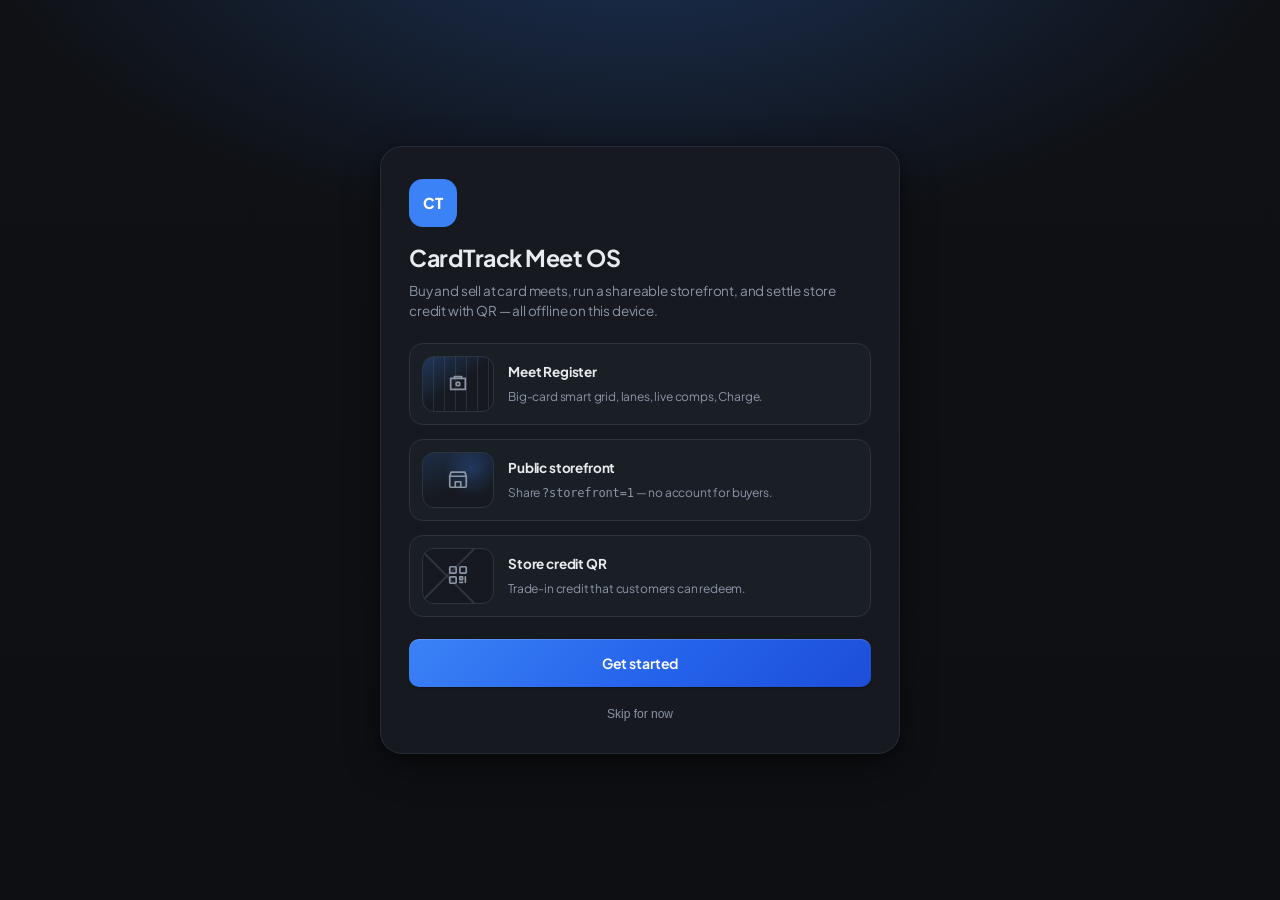
==== commit 44297f17: "Fix More menu blank pages (eBay/Games always openable) — 6bd0030a7406" ====
--- a/app/index.html
+++ b/app/index.html
@@ -23,7 +23,7 @@
 <link rel="apple-touch-icon" href="./icons/icon-192.png" />
 <link rel="stylesheet" href="./assets/app.css" />
 </head>
-<body class="meet-active">
+<body>
 <div id="ct-onboard" role="dialog" aria-modal="true" aria-labelledby="ob-title" aria-hidden="true">
   <div class="ob-card">
     <div class="ob-step active" id="ob-step-welcome">
@@ -96,7 +96,7 @@
 
 <!-- HEADER -->
 <div id="offline-banner" class="sys-banner offline">You're offline — sales, inventory, trade-ins, and cached comps still work on this device.</div>
-<div id="backup-banner" class="sys-banner warn" role="status"><span>Books not backed up in the last 24 hours.</span> <button type="button" onclick="backupJSON()">Backup now</button></div>
+<div id="backup-banner" class="sys-banner warn" role="status"><span>Books not backed up in the last 24 hours.</span> <span class="bb-actions"><button type="button" onclick="backupJSON()">Backup now</button><button type="button" class="bb-dismiss" onclick="dismissBackupBanner()" aria-label="Dismiss">×</button></span></div>
 
 <div id="pin-lock-overlay" class="pin-lock-overlay" role="dialog" aria-modal="true" aria-label="PIN unlock">
   <div class="pin-lock-card">
@@ -141,14 +141,15 @@
     <button class="hdr-btn icon-only admin-only" id="btn-theme" type="button" onclick="toggleTheme()" title="Toggle theme" aria-label="Theme"><span data-ico-inline="theme"></span></button>
     <button class="hdr-btn icon-only admin-only" type="button" onclick="backupJSON()" title="Backup books as JSON" aria-label="Backup"><span data-ico-inline="backup"></span></button>
     <button class="hdr-btn admin-only" id="btn-more" type="button" onclick="toggleMoreMenu()">More</button>
-    <div class="more-menu" id="more-menu">
-      <button type="button" onclick="switchTab('shop')">Settings</button>
-      <button type="button" onclick="switchTab('prices')">Prices lookup</button>
-      <button type="button" onclick="switchTab('watchlist')">Watchlist</button>
-      <button type="button" onclick="switchTab('scan')">Receipt scan</button>
-      <button type="button" class="adv-only" onclick="switchTab('ebay')">eBay monitor</button>
-      <button type="button" class="adv-only" onclick="switchTab('game')">Games</button>
-      <button type="button" onclick="copyStorefrontLink()">Copy storefront link</button>
+    <div class="more-menu-backdrop" id="more-menu-backdrop" onclick="closeMoreMenu()"></div>
+    <div class="more-menu" id="more-menu" role="menu" aria-label="More">
+      <button type="button" role="menuitem" onclick="closeMoreMenu();switchTab('shop')">Settings</button>
+      <button type="button" role="menuitem" onclick="closeMoreMenu();switchTab('prices')">Prices lookup</button>
+      <button type="button" role="menuitem" onclick="closeMoreMenu();switchTab('watchlist')">Watchlist</button>
+      <button type="button" role="menuitem" onclick="closeMoreMenu();switchTab('scan')">Receipt scan</button>
+      <button type="button" role="menuitem" onclick="closeMoreMenu();switchTab('ebay')">eBay monitor</button>
+      <button type="button" role="menuitem" onclick="closeMoreMenu();switchTab('game')">Games</button>
+      <button type="button" role="menuitem" onclick="closeMoreMenu();copyStorefrontLink()">Copy storefront link</button>
     </div>
   </div>
 </div>
@@ -1567,7 +1568,7 @@
     <div class="card-title">About</div>
     <p style="font-size:13px;line-height:1.5;color:var(--muted)">CardTrack Meet OS — single-file shop OS for meets: Register, trade-ins, inventory, storefront, store credit QR, and insights. Data stays on this device. No account and no monthly fee for the core shop.</p>
     <p style="font-size:12px;color:var(--muted);margin-top:8px"><b>Version</b> 2026.09.13 · Make-better · Home shell · Live prices · Enterprise Register</p>
-    <p style="font-size:12px;color:var(--muted);margin-top:6px">Changelog: Register smart grid binding, empty-cart $0 Charge, Settings section nav, quieter backup banner. Preserves big cards + sparklines. No Stripe live.</p>
+    <p style="font-size:12px;color:var(--muted);margin-top:6px">Changelog: Mobile Charge bar no longer covers Backup; QR modal for storefront + customer; phone-first Register/cart sheet. No Stripe live.</p>
     <p style="font-size:12px;margin-top:10px"><a href="https://cardtrack-shop.vercel.app" target="_blank" rel="noopener" style="color:var(--accent)">Sell this app</a> <span class="text-muted">— public marketing page (separate from in-app storefront)</span></p>
   </div>
 </div>
@@ -1576,11 +1577,21 @@
 
 <!-- EBAY TAB -->
 
-<div class="section retail-hidden-ebay" id="sec-ebay" style="display:none" aria-hidden="true">
+<div class="section" id="sec-ebay">
   <div class="ebay-scan-bar">
     <button class="btn" onclick="scanEbay()" id="ebay-scan-btn" style="background:var(--gold);color:#000;font-weight:700">Scan eBay Now</button>
     <div id="ebay-status" class="ebay-status">Ready</div>
     <div id="ebay-countdown" class="ebay-status" style="color:var(--gold)"></div>
+  </div>
+  <div class="card" id="ebay-setup-card" style="display:none;margin-bottom:14px">
+    <div class="card-title">eBay monitor</div>
+    <p style="font-size:13px;color:var(--muted);margin:0 0 10px;line-height:1.45">Live scan needs a self-hosted CardTrack eBay API (<code>/opportunities</code>). Without it, this page still works offline — review last scan cache, filters, and setup notes below.</p>
+    <ul style="font-size:12px;color:var(--muted);margin:0 0 12px;padding-left:18px;line-height:1.5">
+      <li>Point this device at your API host (same origin as the app, or reverse-proxy <code>/opportunities</code> + <code>/queue_stats</code>).</li>
+      <li>Cached deals from the last successful scan stay on this device.</li>
+      <li>Tap <strong>Scan eBay Now</strong> when the API is reachable.</li>
+    </ul>
+    <div id="ebay-setup-status" style="font-size:12px;font-weight:650;color:var(--gold)">Checking API…</div>
   </div>
   <div id="ebay-stats" style="display:flex;gap:14px;margin-bottom:16px;flex-wrap:wrap">
     <div style="background:var(--surface);border:1px solid var(--border);border-radius:10px;padding:10px 16px;min-width:110px">
@@ -1705,7 +1716,7 @@
     <!-- Memory Match (inline) -->
     <div id="game-memory">
       <h2 style="color:var(--gold);margin-bottom:6px;font-size:18px">🎴 Memory Match</h2>
-      <p style="color:var(--muted);font-size:13px;margin-bottom:20px">Optional downtime game — hidden from the shop floor unless Advanced is on.</p>
+      <p style="color:var(--muted);font-size:13px;margin-bottom:20px">Optional downtime games — open anytime from More.</p>
       <div id="memory-win-overlay">
         <div class="win-title">🏆 YOU WIN!</div>
         <div class="win-stats" id="win-stat-moves">0 moves</div>
@@ -1998,7 +2009,7 @@
 <!-- Customer QR sheet -->
 <div class="sheet" id="sheet-customer-qr" onclick="if(event.target===this)closeSheet('sheet-customer-qr')">
   <div class="sheet-box qr-modal-box" onclick="event.stopPropagation()">
-    <div class="modal-hdr"><span>Customer storefront QR</span><button class="modal-x" type="button" onclick="closeSheet('sheet-customer-qr')">×</button></div>
+    <div class="modal-hdr"><span id="qr-modal-title">Storefront QR</span><button class="modal-x" type="button" onclick="closeSheet('sheet-customer-qr')" aria-label="Close">×</button></div>
     <div id="qr-cust-name" style="font-weight:800;font-size:18px">Customer</div>
     <div id="qr-cust-credit" class="text-gold" style="font-weight:800;margin-top:4px">$0.00 credit</div>
     <div class="qr-canvas-wrap"><canvas id="qr-canvas" width="220" height="220"></canvas><img id="qr-img" alt="QR" style="display:none"></div>
--- a/app/assets/app.css
+++ b/app/assets/app.css
@@ -7,6 +7,7 @@
   --surface2: #182029;
   --surface3: #1E2833;
   --border: #2A3544;
+  --border-hairline: color-mix(in srgb, var(--border) 72%, transparent);
   --text: #E8EEF6;
   --muted: #8B9BB0;
   --accent: #3B82F6;
@@ -28,9 +29,14 @@
   --mesh-a: rgba(59,130,246,0.10);
   --mesh-b: rgba(56,189,248,0.07);
   --foil-strength: 0.35;
-  --shadow: 0 1px 2px rgba(0,0,0,0.55), 0 16px 40px rgba(0,0,0,0.45);
+  --shadow-sm: 0 1px 2px rgba(0,0,0,0.35);
+  --shadow-md: 0 4px 14px rgba(0,0,0,0.28), 0 1px 2px rgba(0,0,0,0.22);
+  --shadow-lg: 0 12px 36px rgba(0,0,0,0.42), 0 2px 6px rgba(0,0,0,0.28);
+  --shadow: var(--shadow-md);
+  --radius-sm: 10px;
   --radius: 14px;
   --radius-xl: 18px;
+  --radius-2xl: 22px;
   --tap: 48px;
   --display: "Plus Jakarta Sans", system-ui, -apple-system, "Segoe UI", sans-serif;
   --body-font: "Plus Jakarta Sans", system-ui, -apple-system, BlinkMacSystemFont, "Segoe UI", sans-serif;
@@ -316,9 +322,12 @@
 .toast {
   position: fixed; bottom: 96px; left: 50%; transform: translateX(-50%);
   background: var(--surface); border: 1px solid var(--border); border-radius: 10px;
-  padding: 10px 18px; font-size: 13px; font-weight: 600; z-index: 999;
+  padding: 10px 18px; font-size: 13px; font-weight: 600; z-index: 21000;
   pointer-events: none; opacity: 0; transition: opacity 0.2s; white-space: nowrap;
   box-shadow: var(--shadow); max-width: 92vw;
+}
+body.meet-active .toast {
+  bottom: calc(140px + env(safe-area-inset-bottom, 0px));
 }
 .toast.show { opacity: 1; }
 .toast.ok { border-color: var(--green); color: var(--green); }
@@ -467,7 +476,7 @@
 body.show-mode #sec-log .btn-primary, body.show-mode #sec-buylist .btn-primary { min-height: 60px; font-size: 18px; }
 .scan-lane-hint { font-size: 12px; color: var(--muted); margin-top: 6px; }
 
-body:not(.advanced) #sec-ebay, body:not(.advanced) #sec-game { display: none !important; }
+/* eBay + Games always reachable via More (never blank). Advanced still gates overflow tabs. */
 body.show-mode .tab[data-tab="scan"],
 body.show-mode .tab[data-tab="prices"],
 body.show-mode .tab[data-tab="watchlist"] { display: none; }
@@ -476,10 +485,14 @@
 .dead-row, .vel-row { display: flex; justify-content: space-between; align-items: center; padding: 8px 0; border-bottom: 1px solid var(--border); font-size: 12px; gap: 8px; }
 .inv-pick { max-height: 220px; overflow-y: auto; margin-top: 8px; }
 
-.tab[data-tab="ebay"], .tab[data-tab="game"], #sec-ebay { display: none !important; }
-body.advanced .tab[data-tab="ebay"], body.advanced .tab[data-tab="game"] { display: flex !important; }
-body.advanced #sec-ebay.section.active { display: block !important; }
-body.advanced #sec-game.section.active { display: block !important; }
+.tab[data-tab="ebay"], .tab[data-tab="game"] { display: none !important; }
+body.advanced .tab[data-tab="ebay"], body.advanced .tab[data-tab="game"],
+body.show-more .tab[data-tab="ebay"], body.show-more .tab[data-tab="game"] { display: flex !important; }
+/* Active section always wins — More menu must open a real page */
+#sec-ebay.section.active, #sec-game.section.active { display: block !important; visibility: visible !important; }
+#sec-ebay, #sec-game { padding: 16px; max-width: 1280px; margin: 0 auto; }
+body:not(.storefront-public) #sec-ebay.section.active,
+body:not(.storefront-public) #sec-game.section.active { padding: 16px !important; overflow: auto; }
 
 .sku-row { display: flex; gap: 8px; align-items: stretch; }
 .sku-row input { flex: 1; }
@@ -706,15 +719,34 @@
 .more-menu {
   display: none; position: absolute; right: 12px; top: 56px;
   background: var(--surface); border: 1px solid var(--border); border-radius: 12px;
-  box-shadow: var(--shadow); min-width: 200px; z-index: 200; padding: 6px;
+  box-shadow: var(--shadow); min-width: 220px; z-index: 2400; padding: 6px;
 }
 .more-menu.open { display: block; }
-.more-menu button {
+.more-menu button, .more-menu button.adv-only {
   display: block; width: 100%; text-align: left; background: none; border: none;
-  padding: 10px 12px; min-height: 40px; border-radius: 8px; cursor: pointer;
-  font-size: 13px; font-weight: 600; color: var(--text); font-family: inherit;
+  padding: 12px 14px; min-height: 44px; border-radius: 8px; cursor: pointer;
+  font-size: 14px; font-weight: 600; color: var(--text); font-family: inherit;
 }
 .more-menu button:hover { background: var(--surface2); }
+.more-menu-backdrop {
+  display: none; position: fixed; inset: 0; background: rgba(15,23,42,0.45);
+  z-index: 2390;
+}
+.more-menu-backdrop.open { display: block; }
+@media (max-width: 720px) {
+  .more-menu {
+    position: fixed; left: 0; right: 0; top: auto; bottom: 0;
+    border-radius: 16px 16px 0 0; min-width: 0; width: 100%;
+    padding: 10px 12px calc(16px + env(safe-area-inset-bottom, 0px));
+    max-height: min(72vh, 520px); overflow-y: auto;
+    box-shadow: 0 -8px 32px rgba(0,0,0,0.35);
+  }
+  .more-menu::before {
+    content: ''; display: block; width: 36px; height: 4px; border-radius: 999px;
+    background: var(--border); margin: 4px auto 10px;
+  }
+  .more-menu button { font-size: 15px; min-height: 48px; }
+}
 .hdr-wrap { position: relative; }
 
 .inv-toolbar { display: flex; gap: 8px; flex-wrap: wrap; margin-bottom: 12px; align-items: center; }
@@ -2532,7 +2564,20 @@
   .smart-grid { grid-template-columns: repeat(auto-fill, minmax(110px, 1fr)); gap: 8px; }
   .smart-grid-wrap { padding: 10px 12px 100px; }
   .bottom-nav { display: grid !important; }
-  .meet-checkout-bar { display: flex !important; background: var(--surface) !important; border-top: 1px solid var(--border) !important; backdrop-filter: none !important; box-shadow: 0 -4px 24px rgba(0,0,0,.25) !important; }
+  body.meet-active:not(.storefront-public) .meet-checkout-bar {
+    display: flex !important;
+    left: 0 !important; right: 0 !important;
+    bottom: calc(64px + env(safe-area-inset-bottom, 0px)) !important;
+    border-radius: 0 !important;
+    padding: 10px 12px !important;
+    background: var(--surface) !important;
+    border-top: 1px solid var(--border) !important;
+    backdrop-filter: none !important;
+    box-shadow: 0 -4px 24px rgba(0,0,0,.25) !important;
+    z-index: 120 !important;
+  }
+  body:not(.meet-active) .meet-checkout-bar,
+  body.storefront-public .meet-checkout-bar { display: none !important; }
   .ent-sheet .ent-sheet-panel { top: auto; left: 0; right: 0; bottom: 0; width: 100%; max-height: 88vh; border-left: 0; border-top: 1px solid var(--border); border-radius: 16px 16px 0 0; }
 }
 body.storefront-public .ent-rail,
@@ -2755,8 +2800,11 @@
               linear-gradient(180deg, var(--bg), color-mix(in srgb, var(--bg) 88%, #000));
 }
 #ct-onboard.show { display: flex; }
-body.onboarding #ent-app { visibility: hidden; pointer-events: none; }
-body.onboarding #ct-onboard { display: flex; }
+/* Only block the app while the onboard overlay is actually shown.
+   body.onboarding alone must NOT kill pointer-events (PWA split / partial boot). */
+#ct-onboard.show ~ #ent-app { visibility: hidden; pointer-events: none; }
+body.onboarding #ct-onboard.show { display: flex; }
+#ct-onboard.show { display: flex; }
 .ob-card {
   width: min(440px, 100%); max-height: 100%; overflow: auto;
   background: var(--surface); border: 1px solid var(--border);
@@ -2867,11 +2915,14 @@
 .settings-nav {
   display: flex; gap: 6px; overflow-x: auto; padding: 10px 12px; border-bottom: 1px solid var(--border);
   background: var(--surface); scrollbar-width: none; position: sticky; top: 0; z-index: 5;
+  -webkit-overflow-scrolling: touch; scroll-padding-inline: 16px; overscroll-behavior-x: contain;
 }
 .settings-nav::-webkit-scrollbar { display: none; }
+.settings-nav::after { content: ''; flex: 0 0 16px; }
 .settings-nav-item {
   flex: 0 0 auto; border: 1px solid var(--border); background: var(--surface2); color: var(--muted);
   border-radius: 999px; padding: 7px 12px; font-size: 12px; font-weight: 650; cursor: pointer; font-family: inherit;
+  white-space: nowrap;
 }
 .settings-nav-item.active, .settings-nav-item:hover {
   border-color: color-mix(in srgb, var(--accent) 45%, var(--border));
@@ -2927,3 +2978,798 @@
 }
 .ob-thumb .ob-ico svg { width: 22px; height: 22px; }
 
+
+/* ===== Mobile phone-first polish (Sep 2026) ===== */
+.sheet, .modal-overlay, #sheet-customer-qr {
+  z-index: 20000 !important;
+}
+.ent-sheet { z-index: 19000 !important; }
+.meet-checkout-bar { z-index: 120; }
+.bottom-nav { z-index: 130; }
+.header { z-index: 140; }
+#backup-banner, #offline-banner { z-index: 150; position: relative; }
+
+#backup-banner.sys-banner.warn {
+  flex-wrap: nowrap;
+  gap: 8px;
+  padding: 8px 12px;
+  align-items: center;
+}
+#backup-banner .bb-actions { display: flex; gap: 6px; flex-shrink: 0; align-items: center; }
+#backup-banner .bb-dismiss {
+  background: transparent; border: 0; color: inherit; opacity: .7;
+  font-size: 18px; line-height: 1; min-width: 36px; min-height: 36px;
+  cursor: pointer; border-radius: 8px;
+}
+#backup-banner .bb-dismiss:hover { opacity: 1; background: color-mix(in srgb, currentColor 10%, transparent); }
+
+@media (max-width: 899px) {
+  html, body { overflow-x: hidden; max-width: 100vw; }
+  .ent-main, .section, .header, .home-quick, .smart-grid-wrap { max-width: 100vw; }
+  .header-actions { gap: 4px !important; }
+  .header-actions .hdr-btn[onclick*="backupJSON"] { display: inline-flex !important; min-width: 44px; min-height: 44px; }
+  /* Lock is available under Settings → Security; hide empty/crowded header lock on phones */
+  .header-actions .hdr-btn[onclick*="ctLockRegister"] { display: none !important; }
+  .settings-nav { padding: 10px 8px 10px 12px; gap: 5px; }
+  .settings-nav-item { padding: 7px 10px; font-size: 11.5px; }
+
+  /* Register: single column, large cards, cart bottom sheet */
+  #meet-sell-pane.register-layout, .register-layout {
+    display: flex !important; flex-direction: column !important;
+    grid-template-columns: 1fr !important; height: auto !important;
+  }
+  .reg-cart-pane { display: none !important; }
+  body.cart-sheet-open .reg-cart-pane {
+    display: flex !important; flex-direction: column;
+    position: fixed; left: 0; right: 0; bottom: 0; top: 12%;
+    z-index: 8500; border-radius: 16px 16px 0 0;
+    box-shadow: 0 -8px 40px rgba(0,0,0,.45); height: auto;
+    padding-bottom: calc(12px + env(safe-area-inset-bottom, 0px));
+    background: var(--surface);
+  }
+  body.cart-sheet-open .reg-cart-pane .cart-card { height: 100%; max-height: none; border-radius: 16px 16px 0 0; }
+  #btn-close-cart-sheet { display: inline-flex !important; }
+  .smart-grid {
+    grid-template-columns: repeat(2, minmax(0, 1fr)) !important;
+    gap: 12px !important;
+  }
+  .smart-grid-wrap {
+    padding: 10px 12px calc(160px + env(safe-area-inset-bottom, 0px)) !important;
+  }
+  body.meet-active {
+    padding-bottom: calc(140px + env(safe-area-inset-bottom, 0px)) !important;
+  }
+  body:not(.meet-active) {
+    padding-bottom: calc(72px + env(safe-area-inset-bottom, 0px)) !important;
+  }
+  .bottom-nav {
+    display: grid !important;
+    z-index: 130 !important;
+    padding: 6px 8px calc(6px + env(safe-area-inset-bottom, 0px)) !important;
+  }
+  body.meet-active .bottom-nav { /* keep nav tappable under charge bar stack */
+    z-index: 130 !important;
+  }
+  .bnav-item { min-height: 52px; min-width: 44px; }
+  .bnav-label { font-size: 10px; }
+
+  /* Home / Settings readable */
+  #sec-home .home-quick { grid-template-columns: 1fr 1fr !important; gap: 10px !important; }
+  #sec-home .home-qa {
+    min-height: 72px; padding: 14px 12px; border-radius: 14px;
+    align-items: center;
+  }
+  #sec-home .home-kpis { grid-template-columns: 1fr 1fr !important; gap: 10px; }
+  #sec-home .card, #sec-shop .card { margin-left: 0; margin-right: 0; }
+  #sec-shop .card { padding: 14px; }
+  #sec-shop .btn, #sec-shop button.btn { min-height: 48px; }
+  .hdr-btn, .btn, .bnav-item, .home-qa, .chip {
+    min-height: 44px;
+  }
+  .mode-switch button { min-height: 48px; }
+
+  /* Backup banner stays in scrollable header flow — never under charge bar */
+  #backup-banner.show {
+    position: sticky; top: 0; z-index: 160;
+  }
+}
+
+/* QR modal always centered & visible on phone */
+#sheet-customer-qr.sheet.open,
+#sheet-customer-qr[style*="flex"] {
+  display: flex !important;
+  align-items: center !important;
+  justify-content: center !important;
+  padding: 16px !important;
+  background: rgba(0,0,0,.72) !important;
+}
+#sheet-customer-qr .qr-modal-box {
+  width: min(360px, 100%);
+  max-height: 90vh;
+  border-radius: 16px !important;
+  margin: 0 auto;
+}
+.qr-canvas-wrap canvas, .qr-canvas-wrap img {
+  width: 220px !important; height: 220px !important; max-width: 70vw; max-height: 70vw;
+}
+
+
+/* ========== LOOK polish v1 — visual only; keep all IDs/classes/JS ========== */
+html {
+  text-rendering: optimizeLegibility;
+}
+body {
+  letter-spacing: -0.011em;
+  line-height: 1.45;
+  background:
+    radial-gradient(1200px 600px at 12% -8%, var(--mesh-a), transparent 55%),
+    radial-gradient(900px 500px at 88% 0%, var(--mesh-b), transparent 50%),
+    var(--bg);
+}
+
+/* Surfaces & chrome */
+.card {
+  border-color: var(--border-hairline, var(--border));
+  box-shadow: var(--shadow-sm), 0 0 0 1px color-mix(in srgb, var(--text) 3%, transparent);
+  border-radius: var(--radius-xl);
+}
+.card-title {
+  font-size: 12px;
+  font-weight: 750;
+  letter-spacing: 0.06em;
+  text-transform: uppercase;
+  color: var(--muted);
+  margin-bottom: 12px;
+}
+.metric {
+  font-family: var(--display);
+  font-size: 1.55rem;
+  font-weight: 780;
+  letter-spacing: -0.03em;
+  font-variant-numeric: tabular-nums;
+}
+
+.header {
+  background: color-mix(in srgb, var(--surface) 88%, transparent);
+  backdrop-filter: blur(18px) saturate(1.25);
+  -webkit-backdrop-filter: blur(18px) saturate(1.25);
+  border-bottom: 1px solid var(--border-hairline, var(--border));
+  border-image: none;
+  padding: 10px 14px;
+  min-height: 56px;
+}
+.header h1 {
+  font-family: var(--display);
+  font-size: 17px;
+  font-weight: 750;
+  letter-spacing: -0.035em;
+}
+.brand-mark {
+  width: 30px; height: 30px; border-radius: 9px;
+  box-shadow: 0 1px 2px rgba(0,0,0,.35), 0 0 0 1px color-mix(in srgb, #fff 12%, transparent) inset;
+}
+.hdr-btn {
+  border-radius: var(--radius-sm);
+  border-color: var(--border-hairline, var(--border));
+  background: color-mix(in srgb, var(--surface2) 92%, var(--surface));
+  box-shadow: var(--shadow-sm);
+  transition: border-color .15s, background .15s, color .15s, box-shadow .15s;
+}
+.hdr-btn:hover {
+  border-color: color-mix(in srgb, var(--accent) 40%, var(--border));
+  color: var(--text);
+}
+.hdr-orb {
+  box-shadow: var(--shadow-sm), 0 0 0 1px color-mix(in srgb, var(--accent) 14%, transparent) inset;
+}
+
+/* Buttons */
+.btn {
+  border-radius: var(--radius-sm);
+  font-weight: 650;
+  letter-spacing: -0.01em;
+}
+.btn-primary {
+  box-shadow: 0 1px 0 color-mix(in srgb, #fff 18%, transparent) inset, var(--shadow-sm);
+}
+.btn-secondary, .btn-ghost {
+  border-color: var(--border-hairline, var(--border));
+}
+
+/* Inputs */
+input, select, textarea {
+  border-radius: var(--radius-sm);
+  border-color: var(--border-hairline, var(--border));
+  background: color-mix(in srgb, var(--surface2) 88%, var(--bg));
+  font-size: 14px;
+  letter-spacing: -0.01em;
+}
+input:focus, select:focus, textarea:focus {
+  border-color: color-mix(in srgb, var(--accent) 70%, var(--border));
+  box-shadow: 0 0 0 3px var(--accent-soft), var(--shadow-sm);
+}
+
+/* Bottom nav — denser premium chrome */
+.bottom-nav {
+  background: color-mix(in srgb, var(--surface) 86%, rgba(0,0,0,.55)) !important;
+  backdrop-filter: blur(20px) saturate(1.35) !important;
+  -webkit-backdrop-filter: blur(20px) saturate(1.35) !important;
+  border-top: 1px solid var(--border-hairline, var(--border)) !important;
+  box-shadow: 0 -8px 28px rgba(0,0,0,.28);
+  padding: 5px 6px calc(5px + env(safe-area-inset-bottom, 0px)) !important;
+}
+.bnav-item {
+  border-radius: 14px;
+  gap: 3px;
+  min-height: 54px;
+  padding: 7px 2px 6px;
+  font-size: 10px;
+  font-weight: 650;
+  letter-spacing: 0.04em;
+  text-transform: uppercase;
+}
+.bnav-item.active {
+  color: var(--text);
+  background: linear-gradient(180deg, color-mix(in srgb, var(--accent) 22%, transparent), color-mix(in srgb, var(--accent) 6%, transparent));
+  box-shadow: 0 0 0 1px color-mix(in srgb, var(--accent) 28%, transparent) inset;
+}
+.bnav-item.active .bnav-ico { color: var(--accent); }
+.bnav-ico { width: 22px; height: 22px; }
+.bnav-ico svg { width: 20px; height: 20px; stroke-width: 1.75; }
+
+/* Rail */
+.ent-rail {
+  background: color-mix(in srgb, var(--surface) 96%, var(--bg));
+  border-right-color: var(--border-hairline, var(--border));
+  padding-top: 14px;
+}
+.ent-rail .rail-brand {
+  border-radius: 11px;
+  box-shadow: 0 1px 0 color-mix(in srgb, #fff 16%, transparent) inset, var(--shadow-sm);
+}
+.ent-rail .rail-item {
+  border-radius: 14px;
+  transition: background .15s, color .15s, box-shadow .15s;
+}
+.ent-rail .rail-item:hover {
+  background: var(--surface2);
+}
+.ent-rail .rail-item.active {
+  background: color-mix(in srgb, var(--accent) 16%, var(--surface2));
+  color: var(--text);
+  box-shadow: 0 0 0 1px color-mix(in srgb, var(--accent) 32%, transparent) inset;
+}
+
+/* Home dashboard */
+#sec-home .home-kpis { gap: 10px; margin-bottom: 14px; }
+.home-kpi {
+  background: linear-gradient(180deg, color-mix(in srgb, var(--surface3) 35%, var(--surface)), var(--surface));
+  border: 1px solid var(--border-hairline, var(--border));
+  border-radius: var(--radius);
+  padding: 13px 13px 11px;
+  min-height: 90px;
+  box-shadow: var(--shadow-sm);
+}
+.home-kpi .k-label {
+  font-size: 10px;
+  font-weight: 700;
+  letter-spacing: .07em;
+  color: var(--muted);
+}
+.home-kpi .k-val {
+  font-family: var(--display);
+  font-size: 1.5rem;
+  font-weight: 800;
+  letter-spacing: -.03em;
+  margin-top: 6px;
+  line-height: 1.1;
+}
+.home-kpi .k-sub {
+  font-size: 11.5px;
+  margin-top: 4px;
+  color: color-mix(in srgb, var(--muted) 92%, var(--text));
+}
+.home-quick { gap: 9px; margin-bottom: 14px; }
+.home-qa {
+  border-radius: var(--radius);
+  border-color: var(--border-hairline, var(--border));
+  background: var(--surface);
+  padding: 12px 12px;
+  box-shadow: var(--shadow-sm);
+  transition: border-color .15s, background .15s, box-shadow .15s, transform .12s;
+}
+.home-qa:hover {
+  border-color: color-mix(in srgb, var(--accent) 48%, var(--border));
+  background: color-mix(in srgb, var(--accent) 7%, var(--surface));
+  box-shadow: var(--shadow-md);
+}
+.home-qa:active { transform: scale(0.985); }
+.home-qa .qa-ico {
+  width: 32px; height: 32px;
+  border-radius: 10px;
+  display: grid; place-items: center;
+  background: var(--accent-soft);
+  color: var(--accent);
+}
+.home-qa .qa-ico svg { width: 18px; height: 18px; }
+.home-qa .qa-lab {
+  font-weight: 720;
+  font-size: 13px;
+  letter-spacing: -0.015em;
+}
+.home-qa .qa-hint { font-size: 11px; }
+.home-recent-row {
+  padding: 11px 2px;
+  border-bottom: 1px solid var(--border-hairline, var(--border));
+}
+#sec-home .card {
+  border-color: var(--border-hairline, var(--border));
+}
+
+/* Settings */
+.settings-nav {
+  background: color-mix(in srgb, var(--surface) 94%, var(--bg));
+  border-bottom-color: var(--border-hairline, var(--border));
+  padding: 10px 12px;
+  gap: 7px;
+}
+.settings-nav-item {
+  border-radius: 999px;
+  padding: 8px 13px;
+  font-size: 12px;
+  font-weight: 680;
+  letter-spacing: -0.01em;
+  border-color: var(--border-hairline, var(--border));
+  background: color-mix(in srgb, var(--surface2) 90%, var(--surface));
+  box-shadow: var(--shadow-sm);
+  transition: border-color .15s, background .15s, color .15s, box-shadow .15s;
+}
+.settings-nav-item.active, .settings-nav-item:hover {
+  border-color: color-mix(in srgb, var(--accent) 50%, var(--border));
+  background: color-mix(in srgb, var(--accent-soft) 80%, var(--surface2));
+  color: var(--accent);
+  box-shadow: 0 0 0 1px color-mix(in srgb, var(--accent) 22%, transparent) inset, var(--shadow-sm);
+}
+.settings-sec-h {
+  font-size: 10.5px;
+  font-weight: 800;
+  letter-spacing: .09em;
+  margin: 16px 0 10px;
+}
+.settings-panels { padding: 12px 14px 28px; }
+.settings-group .card,
+#sec-shop .card {
+  border-radius: var(--radius-xl);
+  border-color: var(--border-hairline, var(--border));
+  box-shadow: var(--shadow-sm), 0 0 0 1px color-mix(in srgb, var(--text) 2.5%, transparent);
+}
+.scheme-chip {
+  height: 34px;
+  padding: 0 11px;
+  border-color: var(--border-hairline, var(--border));
+  box-shadow: var(--shadow-sm);
+}
+.scheme-chip .swatch {
+  width: 13px; height: 13px;
+  box-shadow: 0 0 0 1px rgba(255,255,255,.18) inset, 0 1px 2px rgba(0,0,0,.25);
+}
+.toggle-btn {
+  border-radius: 8px;
+  transition: background .15s, color .15s, box-shadow .15s;
+}
+.toggle-btn.active {
+  background: var(--surface);
+  color: var(--text);
+  box-shadow: var(--shadow-sm), 0 0 0 1px color-mix(in srgb, var(--accent) 25%, transparent);
+}
+
+/* Register smart grid / cart */
+.smart-grid { gap: 10px; }
+.qk-tile {
+  border-radius: var(--radius);
+  border-color: var(--border-hairline, var(--border));
+  background: linear-gradient(180deg, color-mix(in srgb, var(--surface3) 22%, var(--surface)), var(--surface));
+  box-shadow: var(--shadow-sm);
+  padding: 9px;
+  gap: 7px;
+  transition: border-color .12s, background .12s, box-shadow .12s, transform .1s;
+}
+.qk-tile:hover {
+  border-color: color-mix(in srgb, var(--accent) 48%, var(--border));
+  box-shadow: var(--shadow-md);
+}
+.qk-tile .qk-art {
+  border-radius: 9px;
+  box-shadow: 0 0 0 1px color-mix(in srgb, var(--text) 4%, transparent);
+}
+.qk-tile .lp-price {
+  font-family: var(--display);
+  letter-spacing: -0.02em;
+}
+.cat-chip {
+  border-radius: 999px;
+  border-color: var(--border-hairline, var(--border));
+  box-shadow: var(--shadow-sm);
+}
+.cat-chip.active, .cat-chip:hover {
+  box-shadow: 0 0 0 1px color-mix(in srgb, var(--accent) 28%, transparent) inset, var(--shadow-sm);
+}
+.reg-status-chip {
+  border-radius: 999px;
+  box-shadow: var(--shadow-sm);
+}
+.cart-foot {
+  border-top-color: var(--border-hairline, var(--border));
+  padding-top: 12px;
+}
+
+/* Chips general */
+.chip {
+  border-radius: 999px;
+  border-color: var(--border-hairline, var(--border));
+  box-shadow: var(--shadow-sm);
+}
+.chip.active {
+  box-shadow: 0 1px 0 color-mix(in srgb, #fff 14%, transparent) inset, var(--shadow-sm);
+}
+
+/* Modals / sheets */
+.ent-sheet .ent-sheet-backdrop {
+  background: rgba(0,0,0,.48);
+  backdrop-filter: blur(6px);
+  -webkit-backdrop-filter: blur(6px);
+}
+.ent-sheet .ent-sheet-panel {
+  border-left-color: var(--border-hairline, var(--border));
+  box-shadow: -16px 0 48px rgba(0,0,0,.4);
+  border-radius: 0;
+}
+.ent-sheet-hdr {
+  padding: 15px 16px;
+  border-bottom-color: var(--border-hairline, var(--border));
+}
+.ent-sheet-hdr h3 {
+  font-family: var(--display);
+  font-size: 15.5px;
+  font-weight: 750;
+  letter-spacing: -0.025em;
+}
+.sheet-box, .modal-box {
+  border-radius: var(--radius-2xl) !important;
+  border: 1px solid var(--border-hairline, var(--border));
+  box-shadow: var(--shadow-lg);
+  background: var(--surface);
+}
+#sheet-customer-qr .qr-modal-box {
+  border-radius: var(--radius-2xl) !important;
+  box-shadow: var(--shadow-lg);
+}
+.ob-card {
+  border-radius: var(--radius-2xl);
+  border-color: var(--border-hairline, var(--border));
+  box-shadow: var(--shadow-lg);
+}
+
+/* Section labels & misc hierarchy */
+#sec-home .card > .card-title,
+.settings-sec-h {
+  font-family: var(--display);
+}
+
+/* Toast */
+.toast {
+  border-radius: 12px;
+  box-shadow: var(--shadow-md);
+  backdrop-filter: blur(10px);
+  -webkit-backdrop-filter: blur(10px);
+}
+
+/* Mobile safe-area + density */
+@media (max-width: 900px) {
+  body { padding-bottom: calc(72px + env(safe-area-inset-bottom, 0px)); }
+  .header { padding-top: max(10px, env(safe-area-inset-top, 0px)); }
+  .home-kpi { padding: 12px 12px 10px; }
+  .home-qa { min-height: 56px; }
+  .settings-nav-item { padding: 8px 12px; }
+  .qk-tile { min-height: 152px; }
+}
+
+/* Keep Graphite scheme surfaces aligned with richer chrome */
+html.theme-dark[data-scheme="graphite"],
+html[data-scheme="graphite"] {
+  --border-hairline: color-mix(in srgb, #2C3440 70%, transparent);
+}
+html.theme-light {
+  --border-hairline: color-mix(in srgb, var(--border) 85%, transparent);
+  --shadow-sm: 0 1px 2px rgba(15,23,42,0.05);
+  --shadow-md: 0 4px 14px rgba(15,23,42,0.07), 0 1px 2px rgba(15,23,42,0.04);
+  --shadow-lg: 0 16px 40px rgba(15,23,42,0.12);
+}
+
+
+/* ========== MOTION polish v1 — CSS-first; respect reduced-motion ========== */
+:root {
+  --ct-ease: cubic-bezier(0.2, 0.8, 0.2, 1);
+  --ct-ease-out: cubic-bezier(0.16, 1, 0.3, 1);
+  --ct-dur-fast: 140ms;
+  --ct-dur: 200ms;
+  --ct-dur-sheet: 240ms;
+}
+
+/* 1) Tab / screen enter: brief fade + 10px slide */
+.section.active {
+  animation: ctTabIn var(--ct-dur) var(--ct-ease-out) both;
+}
+@keyframes ctTabIn {
+  from { opacity: 0; transform: translateY(10px); }
+  to   { opacity: 1; transform: none; }
+}
+
+/* 2) Bottom nav / rail active pill */
+.bnav-item {
+  transition: color var(--ct-dur-fast) var(--ct-ease),
+              background var(--ct-dur) var(--ct-ease),
+              box-shadow var(--ct-dur) var(--ct-ease),
+              transform var(--ct-dur-fast) var(--ct-ease) !important;
+}
+.bnav-item:active { transform: scale(0.96); }
+.bnav-item.active {
+  transition: color var(--ct-dur-fast) var(--ct-ease),
+              background var(--ct-dur) var(--ct-ease),
+              box-shadow var(--ct-dur) var(--ct-ease) !important;
+}
+.bnav-ico {
+  transition: color var(--ct-dur-fast) var(--ct-ease), transform var(--ct-dur-fast) var(--ct-ease);
+}
+.bnav-item.active .bnav-ico { transform: translateY(-0.5px); }
+.ent-rail .rail-item {
+  transition: background var(--ct-dur) var(--ct-ease),
+              color var(--ct-dur-fast) var(--ct-ease),
+              box-shadow var(--ct-dur) var(--ct-ease),
+              transform var(--ct-dur-fast) var(--ct-ease) !important;
+}
+.ent-rail .rail-item:active { transform: scale(0.97); }
+
+/* 3) Home KPI / quick-action tiles */
+.home-kpi {
+  transition: transform var(--ct-dur-fast) var(--ct-ease),
+              box-shadow var(--ct-dur) var(--ct-ease),
+              border-color var(--ct-dur) var(--ct-ease);
+}
+.home-kpi:hover {
+  transform: translateY(-1px);
+  box-shadow: var(--shadow-md);
+}
+.home-kpi:active { transform: scale(0.98); }
+#sec-home.active .home-kpi {
+  animation: ctTileReveal 0.32s var(--ct-ease-out) both;
+}
+#sec-home.active .home-kpi:nth-child(1) { animation-delay: 20ms; }
+#sec-home.active .home-kpi:nth-child(2) { animation-delay: 45ms; }
+#sec-home.active .home-kpi:nth-child(3) { animation-delay: 70ms; }
+#sec-home.active .home-kpi:nth-child(4) { animation-delay: 95ms; }
+.home-qa {
+  transition: border-color var(--ct-dur) var(--ct-ease),
+              background var(--ct-dur) var(--ct-ease),
+              box-shadow var(--ct-dur) var(--ct-ease),
+              transform var(--ct-dur-fast) var(--ct-ease) !important;
+}
+.home-qa:hover {
+  transform: translateY(-1px);
+}
+.home-qa:active { transform: scale(0.98) !important; }
+#sec-home.active .home-qa {
+  animation: ctTileReveal 0.3s var(--ct-ease-out) both;
+}
+#sec-home.active .home-qa:nth-child(1) { animation-delay: 60ms; }
+#sec-home.active .home-qa:nth-child(2) { animation-delay: 85ms; }
+#sec-home.active .home-qa:nth-child(3) { animation-delay: 110ms; }
+#sec-home.active .home-qa:nth-child(4) { animation-delay: 135ms; }
+#sec-home.active .home-qa:nth-child(5) { animation-delay: 160ms; }
+@keyframes ctTileReveal {
+  from { opacity: 0; transform: translateY(8px); }
+  to   { opacity: 1; transform: none; }
+}
+
+/* 4) Settings chips + panel fade */
+.settings-nav-item {
+  transition: border-color var(--ct-dur) var(--ct-ease),
+              background var(--ct-dur) var(--ct-ease),
+              color var(--ct-dur-fast) var(--ct-ease),
+              box-shadow var(--ct-dur) var(--ct-ease),
+              transform var(--ct-dur-fast) var(--ct-ease) !important;
+}
+.settings-nav-item:active { transform: scale(0.97); }
+.settings-nav-item.active {
+  transition: border-color var(--ct-dur) var(--ct-ease),
+              background var(--ct-dur) var(--ct-ease),
+              color var(--ct-dur-fast) var(--ct-ease),
+              box-shadow var(--ct-dur) var(--ct-ease) !important;
+}
+.settings-group.active {
+  animation: ctPanelIn var(--ct-dur) var(--ct-ease-out) both;
+}
+@keyframes ctPanelIn {
+  from { opacity: 0; transform: translateY(8px); }
+  to   { opacity: 1; transform: none; }
+}
+.scheme-chip, .toggle-btn, .chip, .cat-chip {
+  transition: border-color var(--ct-dur-fast) var(--ct-ease),
+              background var(--ct-dur-fast) var(--ct-ease),
+              color var(--ct-dur-fast) var(--ct-ease),
+              box-shadow var(--ct-dur-fast) var(--ct-ease),
+              transform var(--ct-dur-fast) var(--ct-ease);
+}
+.scheme-chip:active, .toggle-btn:active, .chip:active, .cat-chip:active {
+  transform: scale(0.97);
+}
+
+/* 5) Modals / sheets / QR — backdrop fade + panel motion */
+@keyframes ctFadeIn { from { opacity: 0; } to { opacity: 1; } }
+@keyframes ctFadeOut { from { opacity: 1; } to { opacity: 0; } }
+@keyframes ctSheetInX {
+  from { opacity: 0.72; transform: translateX(14px); }
+  to   { opacity: 1; transform: none; }
+}
+@keyframes ctSheetOutX {
+  from { opacity: 1; transform: none; }
+  to   { opacity: 0; transform: translateX(14px); }
+}
+@keyframes ctSheetInY {
+  from { opacity: 0.72; transform: translateY(16px); }
+  to   { opacity: 1; transform: none; }
+}
+@keyframes ctSheetOutY {
+  from { opacity: 1; transform: none; }
+  to   { opacity: 0; transform: translateY(18px); }
+}
+@keyframes ctModalIn {
+  from { opacity: 0; transform: translateY(12px) scale(0.98); }
+  to   { opacity: 1; transform: none; }
+}
+@keyframes ctModalOut {
+  from { opacity: 1; transform: none; }
+  to   { opacity: 0; transform: translateY(10px) scale(0.985); }
+}
+
+.ent-sheet.open .ent-sheet-backdrop {
+  animation: ctFadeIn var(--ct-dur) ease-out both;
+}
+.ent-sheet.open .ent-sheet-panel {
+  animation: ctSheetInX var(--ct-dur-sheet) var(--ct-ease-out) both;
+}
+.ent-sheet.open.ct-closing .ent-sheet-backdrop {
+  animation: ctFadeOut 180ms ease-in forwards;
+}
+.ent-sheet.open.ct-closing .ent-sheet-panel {
+  animation: ctSheetOutX 200ms ease-in forwards;
+}
+@media (max-width: 899px) {
+  .ent-sheet.open .ent-sheet-panel {
+    animation: ctSheetInY var(--ct-dur-sheet) var(--ct-ease-out) both;
+  }
+  .ent-sheet.open.ct-closing .ent-sheet-panel {
+    animation: ctSheetOutY 200ms ease-in forwards;
+  }
+}
+
+.sheet.open, .modal-overlay.open {
+  animation: ctFadeIn var(--ct-dur) ease-out both;
+}
+.sheet.open > .sheet-box,
+.sheet.open > .qr-modal-box,
+.sheet.open .qr-modal-box,
+.modal-overlay.open > .modal-box,
+.modal-overlay.open .modal-box {
+  animation: ctModalIn var(--ct-dur-sheet) var(--ct-ease-out) both;
+}
+.sheet.open.ct-closing, .modal-overlay.open.ct-closing {
+  animation: ctFadeOut 180ms ease-in forwards;
+}
+.sheet.open.ct-closing > .sheet-box,
+.sheet.open.ct-closing > .qr-modal-box,
+.sheet.open.ct-closing .qr-modal-box,
+.modal-overlay.open.ct-closing > .modal-box,
+.modal-overlay.open.ct-closing .modal-box {
+  animation: ctModalOut 200ms ease-in forwards;
+}
+#sheet-customer-qr.sheet.open .qr-modal-box {
+  animation: ctModalIn var(--ct-dur-sheet) var(--ct-ease-out) both;
+}
+
+/* 6) Register grid tiles — press feedback (no continuous shimmer) */
+.qk-tile {
+  transition: border-color var(--ct-dur-fast) var(--ct-ease),
+              background var(--ct-dur-fast) var(--ct-ease),
+              box-shadow var(--ct-dur) var(--ct-ease),
+              transform 100ms var(--ct-ease) !important;
+}
+.qk-tile:hover {
+  transform: translateY(-1px);
+}
+.qk-tile:active {
+  transform: scale(0.98) !important;
+  box-shadow: var(--shadow-sm);
+}
+
+/* 7) Buttons / Charge / toast */
+.btn, .btn-primary, .btn-secondary, .btn-ghost, .btn-charge,
+.meet-checkout-bar .btn, #meet-bar-pay, #btn-charge {
+  transition: transform 100ms var(--ct-ease),
+              box-shadow var(--ct-dur-fast) var(--ct-ease),
+              background var(--ct-dur-fast) var(--ct-ease),
+              border-color var(--ct-dur-fast) var(--ct-ease),
+              opacity var(--ct-dur-fast) var(--ct-ease),
+              filter var(--ct-dur-fast) var(--ct-ease);
+}
+.btn:active, .btn-primary:active, .btn-secondary:active, .btn-ghost:active,
+.btn-charge:active:not(:disabled),
+.meet-checkout-bar .btn:active:not(:disabled),
+#meet-bar-pay:active:not(:disabled),
+#btn-charge:active:not(:disabled) {
+  transform: scale(0.98);
+}
+.toast {
+  transition: opacity var(--ct-dur) var(--ct-ease),
+              transform var(--ct-dur) var(--ct-ease-out) !important;
+  transform: translateX(-50%) translateY(8px);
+}
+.toast.show {
+  opacity: 1;
+  transform: translateX(-50%) translateY(0);
+}
+.toast.ok {
+  box-shadow: var(--shadow-md), 0 0 0 1px color-mix(in srgb, var(--green) 35%, transparent);
+}
+.toast.err {
+  box-shadow: var(--shadow-md), 0 0 0 1px color-mix(in srgb, var(--red) 35%, transparent);
+}
+
+/* 8) Onboarding — enter / exit (keep .show until exit finishes) */
+#ct-onboard.show {
+  animation: ctFadeIn 220ms ease-out both;
+}
+#ct-onboard.show .ob-card {
+  animation: ctModalIn 260ms var(--ct-ease-out) both;
+}
+#ct-onboard.show.ct-closing {
+  animation: ctFadeOut 200ms ease-in forwards;
+  pointer-events: none;
+}
+#ct-onboard.show.ct-closing .ob-card {
+  animation: ctModalOut 200ms ease-in forwards;
+}
+
+/* Reduced motion: near-instant / disabled */
+@media (prefers-reduced-motion: reduce) {
+  .section.active,
+  .settings-group.active,
+  #sec-home.active .home-kpi,
+  #sec-home.active .home-qa,
+  .ent-sheet.open .ent-sheet-backdrop,
+  .ent-sheet.open .ent-sheet-panel,
+  .ent-sheet.open.ct-closing .ent-sheet-backdrop,
+  .ent-sheet.open.ct-closing .ent-sheet-panel,
+  .sheet.open, .modal-overlay.open,
+  .sheet.open > .sheet-box, .sheet.open > .qr-modal-box, .sheet.open .qr-modal-box,
+  .modal-overlay.open > .modal-box, .modal-overlay.open .modal-box,
+  .sheet.open.ct-closing, .modal-overlay.open.ct-closing,
+  #sheet-customer-qr.sheet.open .qr-modal-box,
+  #ct-onboard.show, #ct-onboard.show .ob-card,
+  #ct-onboard.show.ct-closing, #ct-onboard.show.ct-closing .ob-card {
+    animation: none !important;
+  }
+  .bnav-item, .ent-rail .rail-item, .home-kpi, .home-qa, .settings-nav-item,
+  .qk-tile, .btn, .btn-primary, .btn-secondary, .btn-ghost, .btn-charge,
+  .meet-checkout-bar .btn, #meet-bar-pay, #btn-charge, .toast,
+  .scheme-chip, .toggle-btn, .chip, .cat-chip {
+    transition-duration: 0.01ms !important;
+  }
+  .home-kpi:hover, .home-qa:hover, .qk-tile:hover,
+  .bnav-item:active, .ent-rail .rail-item:active,
+  .home-kpi:active, .home-qa:active, .qk-tile:active,
+  .btn:active, .btn-primary:active {
+    transform: none !important;
+  }
+}
+
